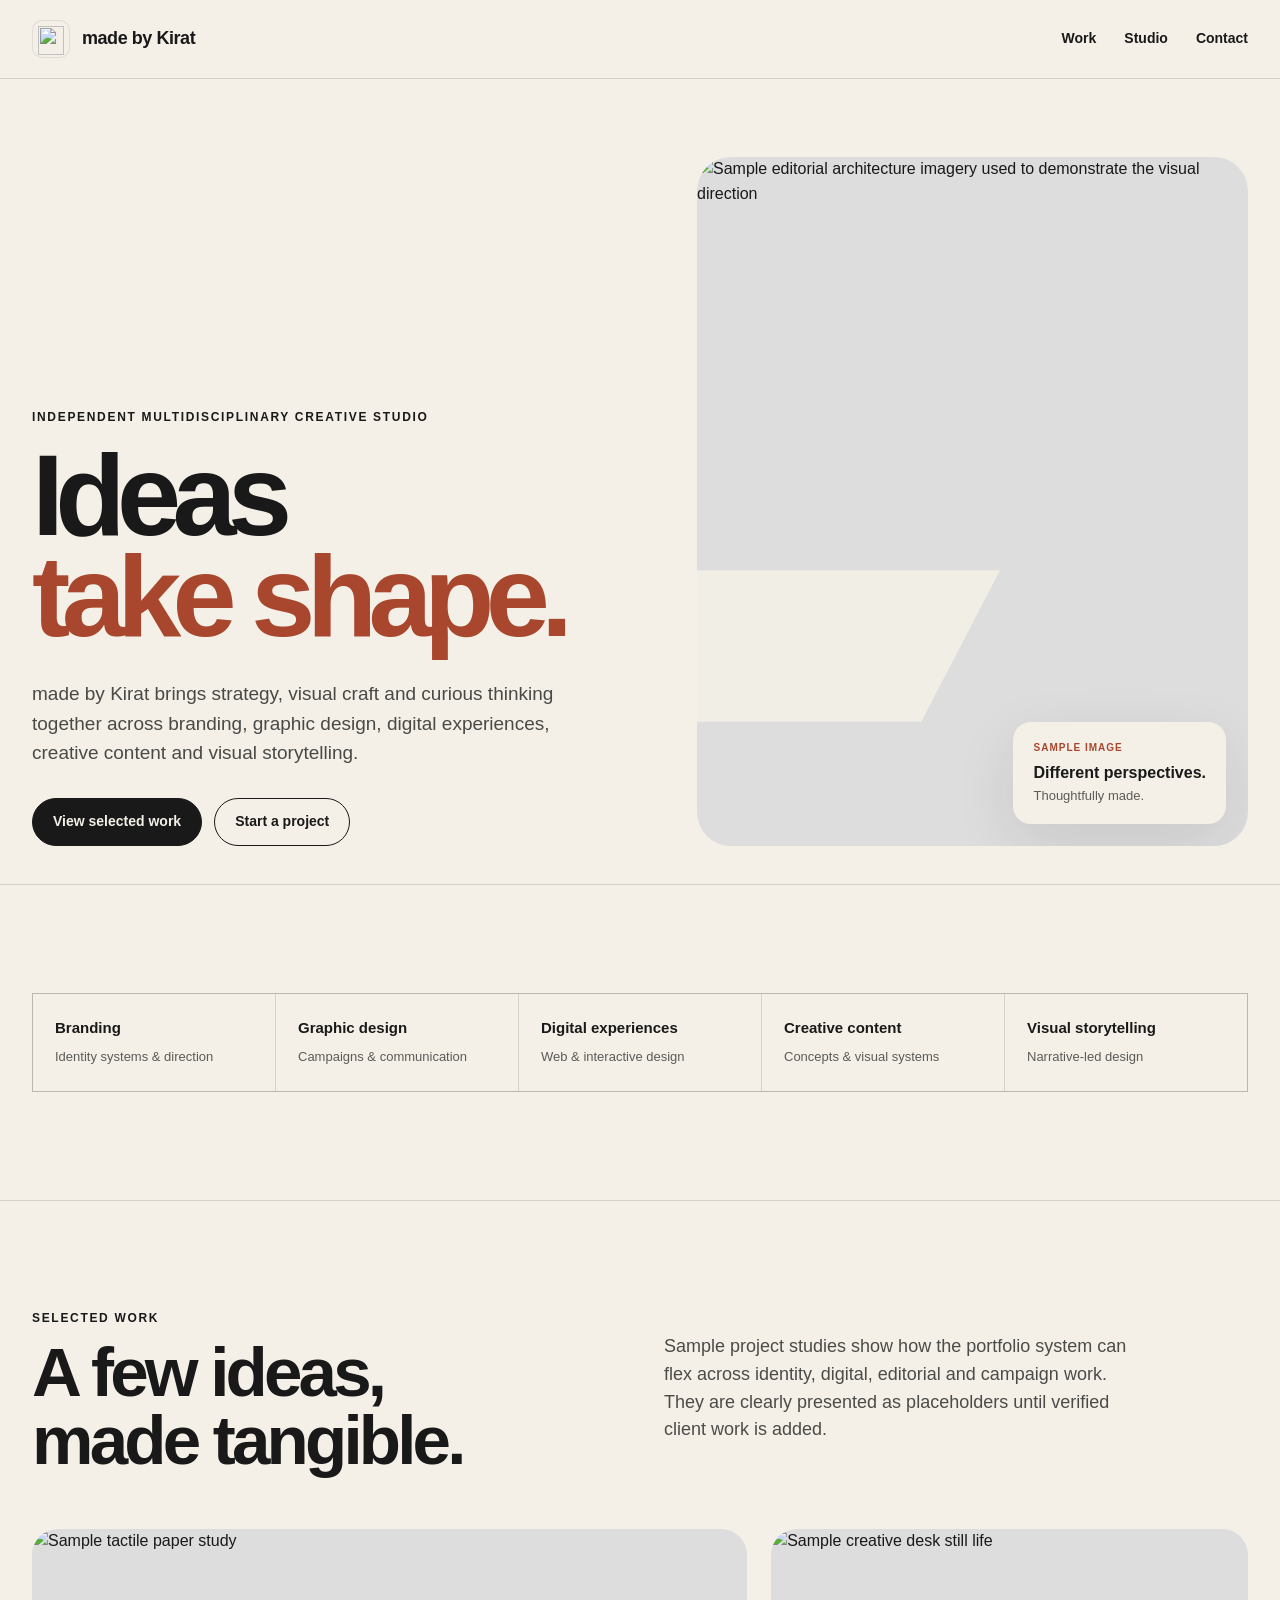
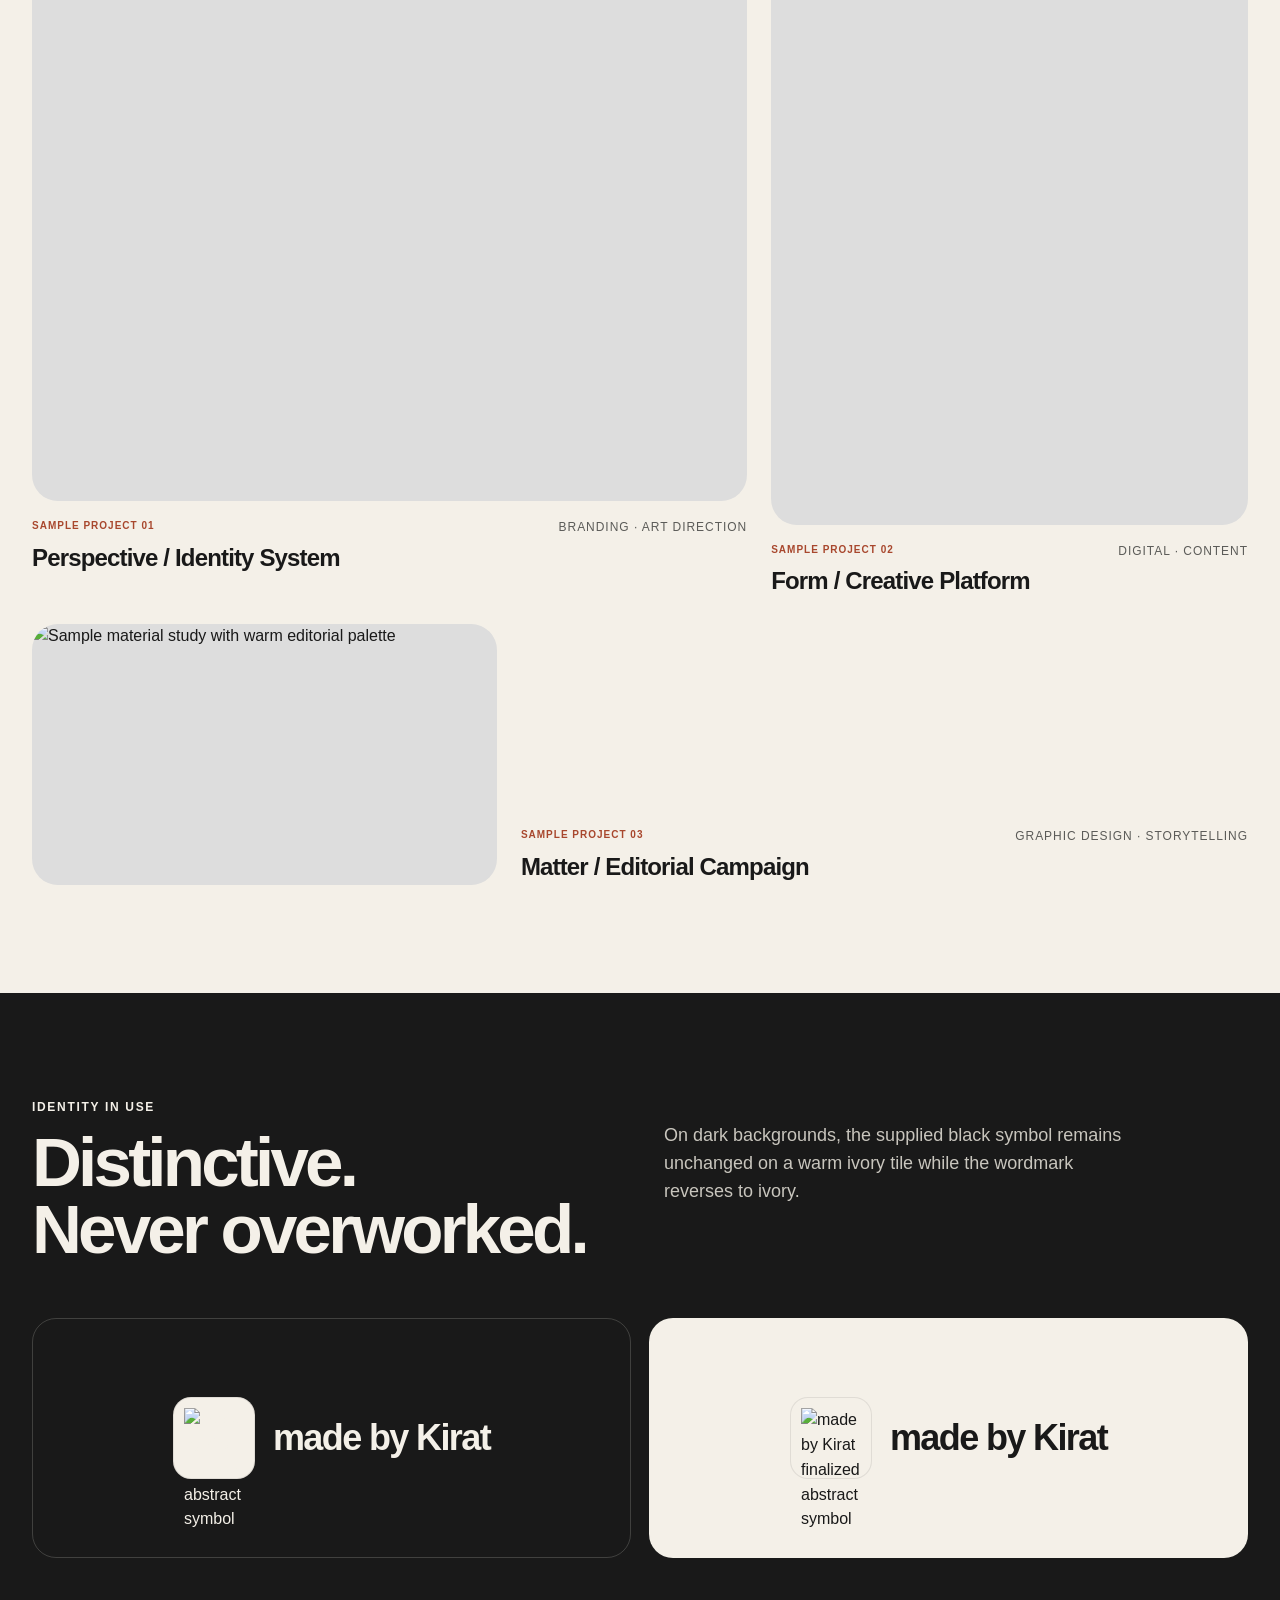
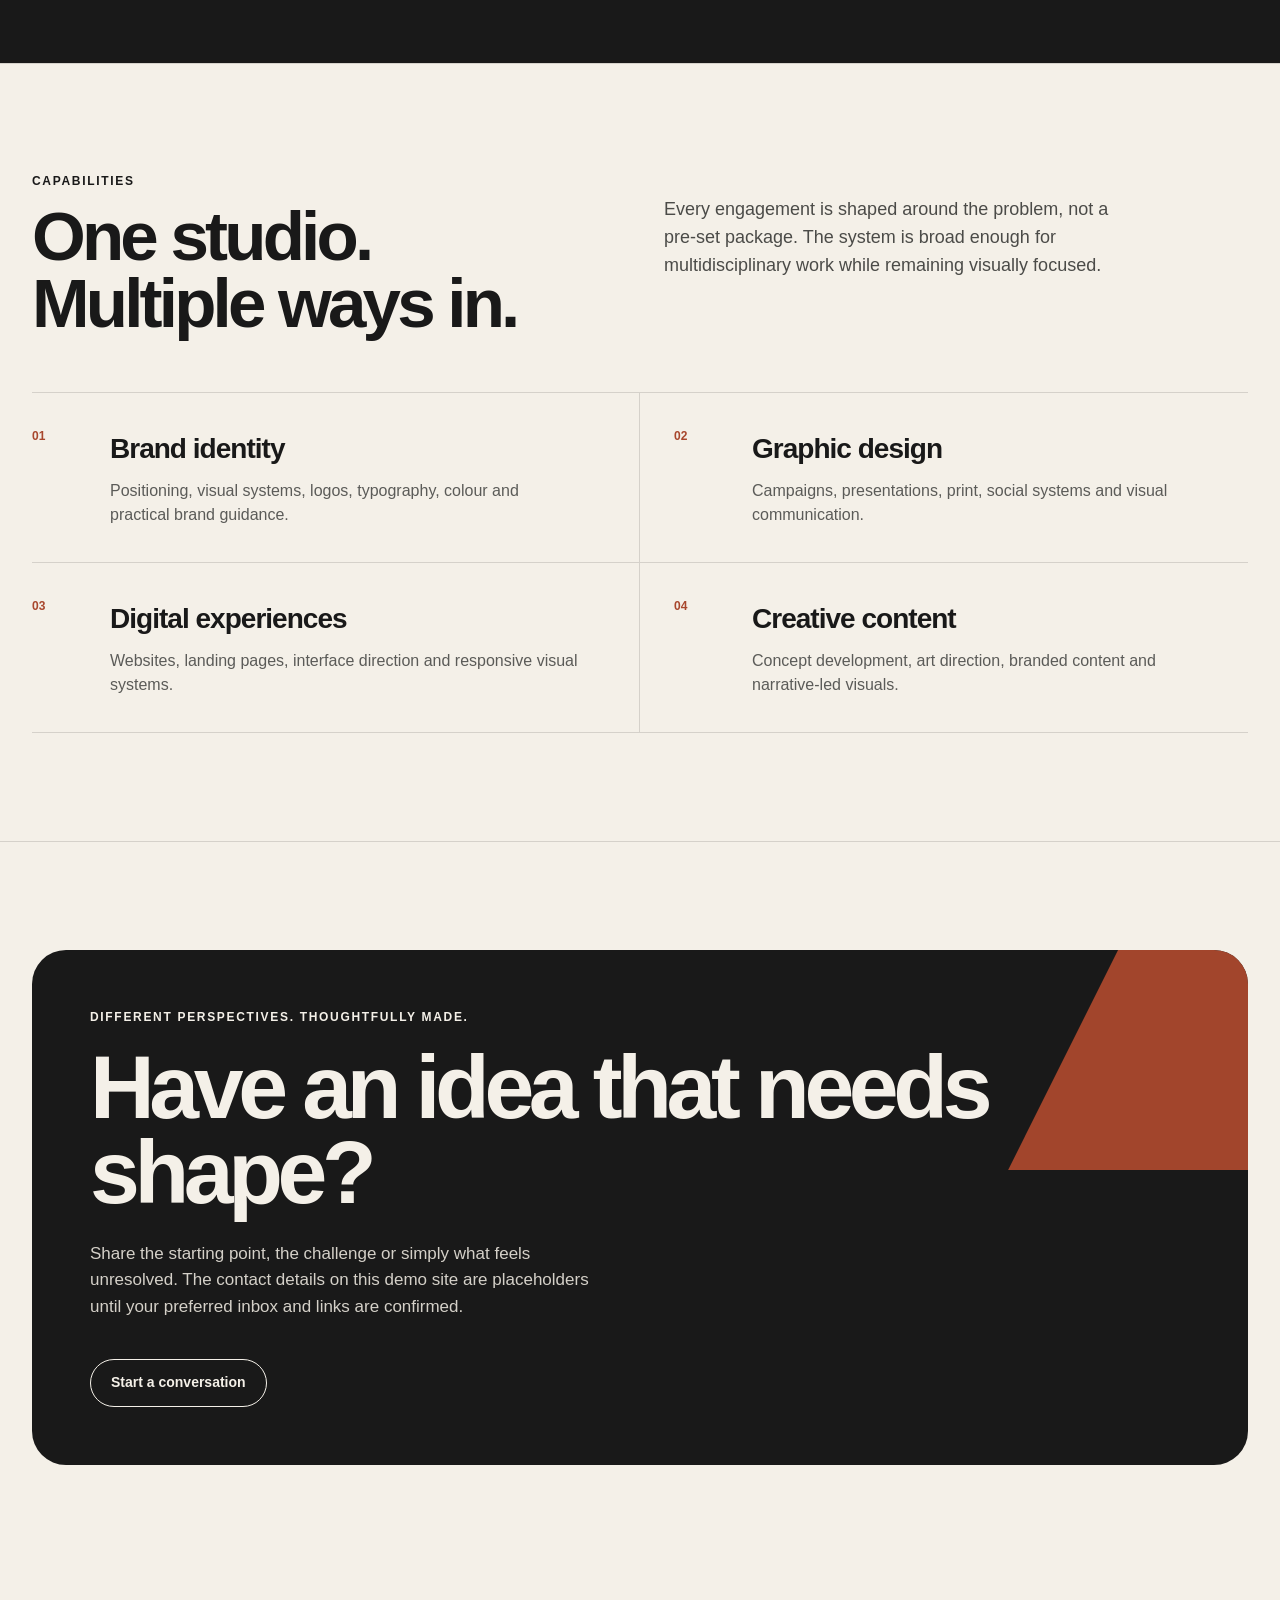
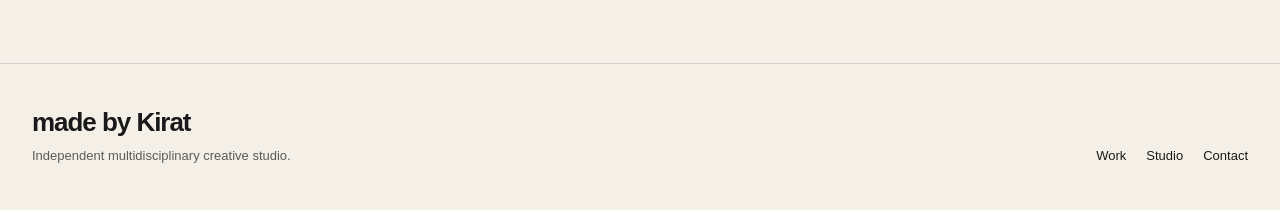
==== index.html @ 3e4fa077 "Add files via upload" ====
<!doctype html><html lang="en"><head><meta charset="utf-8"><meta name="viewport" content="width=device-width,initial-scale=1"><meta name="description" content="made by Kirat — independent multidisciplinary creative studio for branding, graphic design, digital experiences, creative content and visual storytelling."><meta name="theme-color" content="#F4F0E8"><title>made by Kirat — Ideas take shape.</title><link rel="icon" href="assets/favicon.png"><link rel="stylesheet" href="styles.css"></head><body>
<header class="site-header"><div class="wrap nav"><a class="brand" href="index.html" aria-label="made by Kirat home"><span class="logo-tile"><img src="assets/logo-symbol.png" alt=""></span><span>made by Kirat</span></a><nav class="nav-links" aria-label="Primary"><a href="work.html">Work</a><a href="studio.html">Studio</a><a href="contact.html">Contact</a></nav><button class="menu-btn" aria-expanded="false" aria-label="Open navigation">Menu</button></div></header>
<main>
<section class="hero"><div class="wrap hero-grid"><div><div class="eyebrow">Independent multidisciplinary creative studio</div><h1>Ideas<br><span class="clay">take shape.</span></h1><p class="hero-intro">made by Kirat brings strategy, visual craft and curious thinking together across branding, graphic design, digital experiences, creative content and visual storytelling.</p><div class="hero-actions"><a class="btn btn-dark" href="work.html">View selected work</a><a class="btn" href="contact.html">Start a project</a></div></div><div class="hero-image reveal"><img src="assets/project-01.jpg" alt="Sample editorial architecture imagery used to demonstrate the visual direction"><div class="hero-card"><span class="sample">Sample image</span><strong>Different perspectives.</strong><div class="small muted">Thoughtfully made.</div></div></div></div></section>
<section class="section"><div class="wrap"><div class="intro-strip reveal"><div><strong>Branding</strong><span class="small muted">Identity systems & direction</span></div><div><strong>Graphic design</strong><span class="small muted">Campaigns & communication</span></div><div><strong>Digital experiences</strong><span class="small muted">Web & interactive design</span></div><div><strong>Creative content</strong><span class="small muted">Concepts & visual systems</span></div><div><strong>Visual storytelling</strong><span class="small muted">Narrative-led design</span></div></div></div></section>
<section class="section"><div class="wrap"><div class="section-head"><div><div class="eyebrow">Selected work</div><h2>A few ideas,<br>made tangible.</h2></div><p>Sample project studies show how the portfolio system can flex across identity, digital, editorial and campaign work. They are clearly presented as placeholders until verified client work is added.</p></div><div class="project-grid"><a class="project-card reveal" href="case-study.html"><div class="project-media"><img src="assets/project-02.jpg" alt="Sample tactile paper study"></div><div class="project-meta"><div><span class="sample">Sample project 01</span><div class="project-title">Perspective / Identity System</div></div><div class="project-disciplines">Branding · Art direction</div></div></a><a class="project-card reveal" href="case-study.html"><div class="project-media"><img src="assets/project-03.jpg" alt="Sample creative desk still life"></div><div class="project-meta"><div><span class="sample">Sample project 02</span><div class="project-title">Form / Creative Platform</div></div><div class="project-disciplines">Digital · Content</div></div></a><a class="project-card reveal" href="case-study.html"><div class="project-media"><img src="assets/project-04.jpg" alt="Sample material study with warm editorial palette"></div><div class="project-meta"><div><span class="sample">Sample project 03</span><div class="project-title">Matter / Editorial Campaign</div></div><div class="project-disciplines">Graphic design · Storytelling</div></div></a></div></div></section>
<section class="dark-section"><div class="wrap"><div class="section-head"><div><div class="eyebrow">Identity in use</div><h2>Distinctive.<br>Never overworked.</h2></div><p>On dark backgrounds, the supplied black symbol remains unchanged on a warm ivory tile while the wordmark reverses to ivory.</p></div><div class="logo-demo"><div class="logo-box"><div class="lockup"><span class="logo-tile"><img src="assets/logo-symbol.png" alt="made by Kirat finalized abstract symbol"></span><span class="word">made by Kirat</span></div></div><div class="logo-box on-light"><div class="lockup"><span class="logo-tile"><img src="assets/logo-symbol.png" alt="made by Kirat finalized abstract symbol"></span><span class="word">made by Kirat</span></div></div></div></div></section>
<section class="section"><div class="wrap"><div class="section-head"><div><div class="eyebrow">Capabilities</div><h2>One studio.<br>Multiple ways in.</h2></div><p>Every engagement is shaped around the problem, not a pre-set package. The system is broad enough for multidisciplinary work while remaining visually focused.</p></div><div class="services"><div class="service"><div class="service-num">01</div><div><h3>Brand identity</h3><p>Positioning, visual systems, logos, typography, colour and practical brand guidance.</p></div></div><div class="service"><div class="service-num">02</div><div><h3>Graphic design</h3><p>Campaigns, presentations, print, social systems and visual communication.</p></div></div><div class="service"><div class="service-num">03</div><div><h3>Digital experiences</h3><p>Websites, landing pages, interface direction and responsive visual systems.</p></div></div><div class="service"><div class="service-num">04</div><div><h3>Creative content</h3><p>Concept development, art direction, branded content and narrative-led visuals.</p></div></div></div></div></section>
<section class="section"><div class="wrap"><div class="contact-panel reveal"><div class="eyebrow">Different perspectives. Thoughtfully made.</div><h2>Have an idea that needs shape?</h2><p>Share the starting point, the challenge or simply what feels unresolved. The contact details on this demo site are placeholders until your preferred inbox and links are confirmed.</p><a class="btn" href="contact.html">Start a conversation</a></div></div></section>
</main>
<footer class="footer"><div class="wrap footer-grid"><div><div class="footer-brand">made by Kirat</div><p>Independent multidisciplinary creative studio.</p></div><div class="footer-links"><a href="work.html">Work</a><a href="studio.html">Studio</a><a href="contact.html">Contact</a></div></div></footer><script src="script.js"></script></body></html>
---- styles.css ----
:root{
  --ink:#191919;--paper:#F4F0E8;--clay:#A8472D;--stone:#D7D1C7;--charcoal:#5B5B58;
  --white:#fff;--max:1280px;--radius:26px;--line:rgba(25,25,25,.14);
  --shadow:0 20px 60px rgba(25,25,25,.10);--ease:cubic-bezier(.22,1,.36,1);
  --font:Inter,ui-sans-serif,-apple-system,BlinkMacSystemFont,"Segoe UI",Helvetica,Arial,sans-serif;
}
*{box-sizing:border-box}html{scroll-behavior:smooth}body{margin:0;background:var(--paper);color:var(--ink);font-family:var(--font);font-size:16px;line-height:1.55;-webkit-font-smoothing:antialiased}img{display:block;max-width:100%}a{color:inherit;text-decoration:none}button,input,textarea,select{font:inherit}button{cursor:pointer}.wrap{width:min(var(--max),calc(100% - 64px));margin:auto}.eyebrow{font-size:12px;letter-spacing:.14em;text-transform:uppercase;font-weight:700}.muted{color:var(--charcoal)}.small{font-size:13px}.btn{display:inline-flex;align-items:center;justify-content:center;min-height:48px;padding:0 20px;border:1px solid var(--ink);border-radius:999px;font-size:14px;font-weight:700;transition:.25s var(--ease)}.btn:hover{transform:translateY(-2px);box-shadow:var(--shadow)}.btn-dark{background:var(--ink);color:var(--paper)}.btn-clay{background:var(--clay);color:var(--paper);border-color:var(--clay)}
.site-header{position:sticky;top:0;z-index:50;background:rgba(244,240,232,.92);backdrop-filter:blur(14px);border-bottom:1px solid var(--line)}.nav{height:78px;display:flex;align-items:center;justify-content:space-between;gap:28px}.brand{display:flex;align-items:center;gap:12px;font-size:18px;font-weight:800;letter-spacing:-.025em}.logo-tile{width:38px;height:38px;background:var(--paper);border:1px solid rgba(25,25,25,.09);border-radius:10px;padding:5px;display:grid;place-items:center;flex:0 0 auto}.logo-tile img{width:100%;height:100%;object-fit:contain}.nav-links{display:flex;gap:28px;align-items:center;font-size:14px;font-weight:650}.nav-links a{position:relative;padding:8px 0}.nav-links a::after{content:"";position:absolute;left:0;bottom:1px;width:100%;height:1px;background:var(--ink);transform:scaleX(0);transform-origin:left;transition:.25s var(--ease)}.nav-links a:hover::after,.nav-links a[aria-current="page"]::after{transform:scaleX(1)}.menu-btn{display:none;border:0;background:transparent;font-size:15px;font-weight:700}
.hero{padding:78px 0 38px}.hero-grid{display:grid;grid-template-columns:1.05fr .95fr;gap:56px;align-items:end}.hero h1{font-size:clamp(72px,9vw,142px);line-height:.88;letter-spacing:-.075em;margin:18px 0 32px;font-weight:730;max-width:850px}.hero h1 .clay{color:var(--clay)}.hero-intro{max-width:560px;font-size:19px;color:#494946}.hero-actions{display:flex;gap:12px;flex-wrap:wrap;margin-top:30px}.hero-image{position:relative;overflow:hidden;border-radius:34px;aspect-ratio:4/5;background:#ddd}.hero-image img{width:100%;height:100%;object-fit:cover}.hero-image::after{content:"";position:absolute;left:-10%;bottom:18%;width:65%;height:22%;background:rgba(244,240,232,.92);clip-path:polygon(0 0,100% 0,78% 100%,0 100%)}.hero-card{position:absolute;right:22px;bottom:22px;z-index:2;background:var(--paper);padding:18px 20px;border-radius:18px;max-width:240px;box-shadow:var(--shadow)}
.section{padding:108px 0;border-top:1px solid var(--line)}.section-head{display:grid;grid-template-columns:1fr 1fr;gap:48px;align-items:start;margin-bottom:54px}.section-head h2{font-size:clamp(44px,5.4vw,78px);line-height:.98;letter-spacing:-.055em;margin:12px 0 0}.section-head p{max-width:480px;font-size:18px;color:#4b4b48;margin:24px 0 0}.intro-strip{display:grid;grid-template-columns:repeat(5,1fr);gap:1px;background:var(--line);border:1px solid var(--line)}.intro-strip div{background:var(--paper);padding:22px}.intro-strip strong{display:block;margin-bottom:5px;font-size:15px}
.project-grid{display:grid;grid-template-columns:1.2fr .8fr;gap:24px}.project-card{display:block}.project-card:nth-child(3){grid-column:1/-1;display:grid;grid-template-columns:.78fr 1.22fr;gap:24px;align-items:end}.project-media{overflow:hidden;border-radius:26px;background:#ddd;aspect-ratio:4/3}.project-card:first-child .project-media{aspect-ratio:5/4}.project-card:nth-child(2) .project-media{aspect-ratio:4/5}.project-card:nth-child(3) .project-media{aspect-ratio:16/9}.project-media img{width:100%;height:100%;object-fit:cover;transition:transform .65s var(--ease)}.project-card:hover .project-media img{transform:scale(1.025)}.project-meta{padding-top:17px;display:flex;justify-content:space-between;gap:24px}.project-title{font-size:24px;font-weight:750;letter-spacing:-.035em}.project-disciplines{font-size:12px;text-transform:uppercase;letter-spacing:.08em;color:var(--charcoal);text-align:right}.sample{font-size:10px;text-transform:uppercase;letter-spacing:.1em;color:var(--clay);font-weight:800;display:block;margin-bottom:5px}
.services{display:grid;grid-template-columns:repeat(2,1fr);border-top:1px solid var(--line)}.service{padding:34px 0;border-bottom:1px solid var(--line);display:grid;grid-template-columns:58px 1fr;gap:20px}.service:nth-child(odd){padding-right:34px;border-right:1px solid var(--line)}.service:nth-child(even){padding-left:34px}.service-num{font-size:12px;color:var(--clay);font-weight:800}.service h3{font-size:28px;letter-spacing:-.035em;margin:0 0 8px}.service p{margin:0;color:var(--charcoal);max-width:470px}
.contact-panel{background:var(--ink);color:var(--paper);border-radius:34px;padding:58px;position:relative;overflow:hidden}.contact-panel::after{content:"";position:absolute;width:390px;height:390px;background:var(--clay);right:-150px;top:-170px;clip-path:polygon(50% 0,100% 100%,0 100%);opacity:.96}.contact-panel h2{font-size:clamp(48px,7vw,96px);line-height:.95;letter-spacing:-.06em;margin:18px 0 26px;max-width:900px}.contact-panel p{max-width:520px;color:#d4d0c8;font-size:17px}.contact-panel .btn{border-color:var(--paper);color:var(--paper);margin-top:22px;position:relative;z-index:2}
.dark-section{background:var(--ink);color:var(--paper);padding:105px 0}.dark-section .section-head p{color:#c8c5bd}.dark-section .logo-tile{background:var(--paper)}.logo-demo{display:grid;grid-template-columns:1fr 1fr;gap:18px}.logo-box{min-height:240px;border:1px solid rgba(244,240,232,.18);border-radius:24px;display:flex;align-items:center;justify-content:center;padding:34px}.lockup{display:flex;align-items:center;gap:18px}.lockup .logo-tile{width:82px;height:82px;border-radius:18px;padding:10px}.lockup .word{font-size:36px;font-weight:750;letter-spacing:-.045em}.on-light{background:var(--paper);color:var(--ink);border-color:rgba(244,240,232,.18)}
.page-hero{padding:86px 0 64px}.page-hero h1{font-size:clamp(64px,8vw,120px);line-height:.92;letter-spacing:-.065em;margin:18px 0 24px}.page-hero p{font-size:19px;max-width:650px;color:#4f4f4b}.work-list{display:grid;grid-template-columns:1fr 1fr;gap:28px}.work-list .project-card:nth-child(3){grid-column:auto;display:block}.work-list .project-card:nth-child(2n){margin-top:84px}.work-list .project-card .project-media{aspect-ratio:4/5}.case-hero{padding:44px 0 80px}.case-cover{border-radius:30px;overflow:hidden;aspect-ratio:16/8;background:#ddd}.case-cover img{width:100%;height:100%;object-fit:cover}.case-info{display:grid;grid-template-columns:1.1fr .9fr;gap:56px;padding:36px 0 78px}.case-info h1{font-size:clamp(58px,7.5vw,106px);line-height:.92;letter-spacing:-.06em;margin:8px 0}.case-meta{display:grid;grid-template-columns:1fr 1fr;gap:20px}.case-meta div{border-top:1px solid var(--line);padding-top:12px}.case-meta span{display:block;font-size:11px;text-transform:uppercase;letter-spacing:.08em;color:var(--charcoal);margin-bottom:6px}.case-section{display:grid;grid-template-columns:.6fr 1.4fr;gap:56px;padding:78px 0;border-top:1px solid var(--line)}.case-section h2{font-size:24px;margin:0}.case-section p{font-size:20px;max-width:780px;margin:0;color:#43433f}.case-gallery{display:grid;grid-template-columns:1fr 1fr;gap:22px;padding-bottom:88px}.case-gallery img{width:100%;height:100%;object-fit:cover;border-radius:24px}.case-gallery img:first-child{grid-column:1/-1;aspect-ratio:16/8}.case-gallery img:not(:first-child){aspect-ratio:4/5}
.studio-grid{display:grid;grid-template-columns:.9fr 1.1fr;gap:70px;align-items:start}.studio-grid .portrait{border-radius:30px;overflow:hidden;aspect-ratio:4/5}.studio-grid .portrait img{width:100%;height:100%;object-fit:cover}.studio-copy h2{font-size:clamp(46px,5vw,74px);line-height:1;letter-spacing:-.05em;margin:12px 0 30px}.studio-copy p{font-size:19px;color:#4b4b47}.values-grid{display:grid;grid-template-columns:repeat(3,1fr);gap:18px;margin-top:44px}.value-card{border-top:1px solid var(--ink);padding-top:18px}.value-card h3{font-size:20px;margin:0 0 8px}.value-card p{font-size:14px;margin:0;color:var(--charcoal)}
.contact-grid{display:grid;grid-template-columns:1fr 1fr;gap:70px;align-items:start}.contact-grid h1{font-size:clamp(64px,8vw,116px);line-height:.9;letter-spacing:-.065em;margin:18px 0 28px}.form{display:grid;gap:18px}.field{display:grid;gap:8px}.field label{font-size:12px;text-transform:uppercase;letter-spacing:.08em;font-weight:800}.field input,.field textarea,.field select{border:1px solid var(--line);background:#faf7f1;border-radius:14px;padding:14px 15px;min-height:50px}.field textarea{min-height:150px;resize:vertical}.placeholder-note{padding:14px 16px;border-left:3px solid var(--clay);background:rgba(168,71,45,.06);font-size:13px;color:#5c514b}
.footer{padding:38px 0 44px;border-top:1px solid var(--line);margin-top:90px}.footer-grid{display:flex;justify-content:space-between;align-items:flex-end;gap:28px}.footer-brand{font-size:26px;font-weight:800;letter-spacing:-.04em}.footer p{margin:4px 0 0;color:var(--charcoal);font-size:13px}.footer-links{display:flex;gap:20px;font-size:13px}.reveal{opacity:0;transform:translateY(16px);transition:opacity .6s var(--ease),transform .6s var(--ease)}.reveal.is-visible{opacity:1;transform:none}
@media (max-width:900px){.wrap{width:min(100% - 36px,var(--max))}.nav-links{display:none;position:absolute;top:78px;left:0;right:0;background:var(--paper);padding:18px 24px 28px;border-bottom:1px solid var(--line);flex-direction:column;align-items:flex-start}.nav-links.open{display:flex}.menu-btn{display:block}.hero-grid,.section-head,.studio-grid,.contact-grid,.case-info,.case-section{grid-template-columns:1fr}.hero{padding-top:52px}.hero h1{font-size:clamp(70px,17vw,110px)}.hero-image{aspect-ratio:16/11}.section{padding:80px 0}.intro-strip{grid-template-columns:1fr 1fr}.project-grid,.work-list{grid-template-columns:1fr}.project-card:nth-child(3){display:block;grid-column:auto}.project-card:nth-child(2n){margin-top:0}.project-card .project-media,.project-card:nth-child(2) .project-media,.project-card:nth-child(3) .project-media{aspect-ratio:4/3}.services{grid-template-columns:1fr}.service:nth-child(odd),.service:nth-child(even){padding:28px 0;border-right:0}.logo-demo{grid-template-columns:1fr}.case-gallery{grid-template-columns:1fr}.case-gallery img:first-child{grid-column:auto}.case-gallery img,.case-gallery img:first-child,.case-gallery img:not(:first-child){aspect-ratio:4/3}.values-grid{grid-template-columns:1fr}.contact-panel{padding:40px 28px}.footer-grid{align-items:flex-start;flex-direction:column}.footer-links{flex-wrap:wrap}}
@media (max-width:560px){.wrap{width:calc(100% - 28px)}.nav{height:70px}.nav-links{top:70px}.brand{font-size:16px}.logo-tile{width:34px;height:34px}.hero{padding-top:34px}.hero h1{font-size:18vw;margin-top:12px}.hero-intro{font-size:16px}.hero-image{aspect-ratio:4/5}.hero-card{right:12px;bottom:12px;max-width:190px;padding:13px 14px}.intro-strip{grid-template-columns:1fr}.section{padding:64px 0}.section-head{gap:10px;margin-bottom:34px}.section-head h2{font-size:46px}.section-head p{font-size:16px}.project-title{font-size:21px}.project-meta{display:block}.project-disciplines{text-align:left;margin-top:4px}.service{grid-template-columns:40px 1fr}.service h3{font-size:24px}.contact-panel{border-radius:24px}.contact-panel::after{width:260px;height:260px}.page-hero{padding:54px 0 36px}.page-hero h1{font-size:18vw}.case-info{padding-bottom:54px}.case-section{padding:52px 0;gap:16px}.case-section p{font-size:17px}.footer{margin-top:60px}}
@media (prefers-reduced-motion:reduce){html{scroll-behavior:auto}.reveal{opacity:1;transform:none;transition:none}.project-media img,.btn{transition:none}}
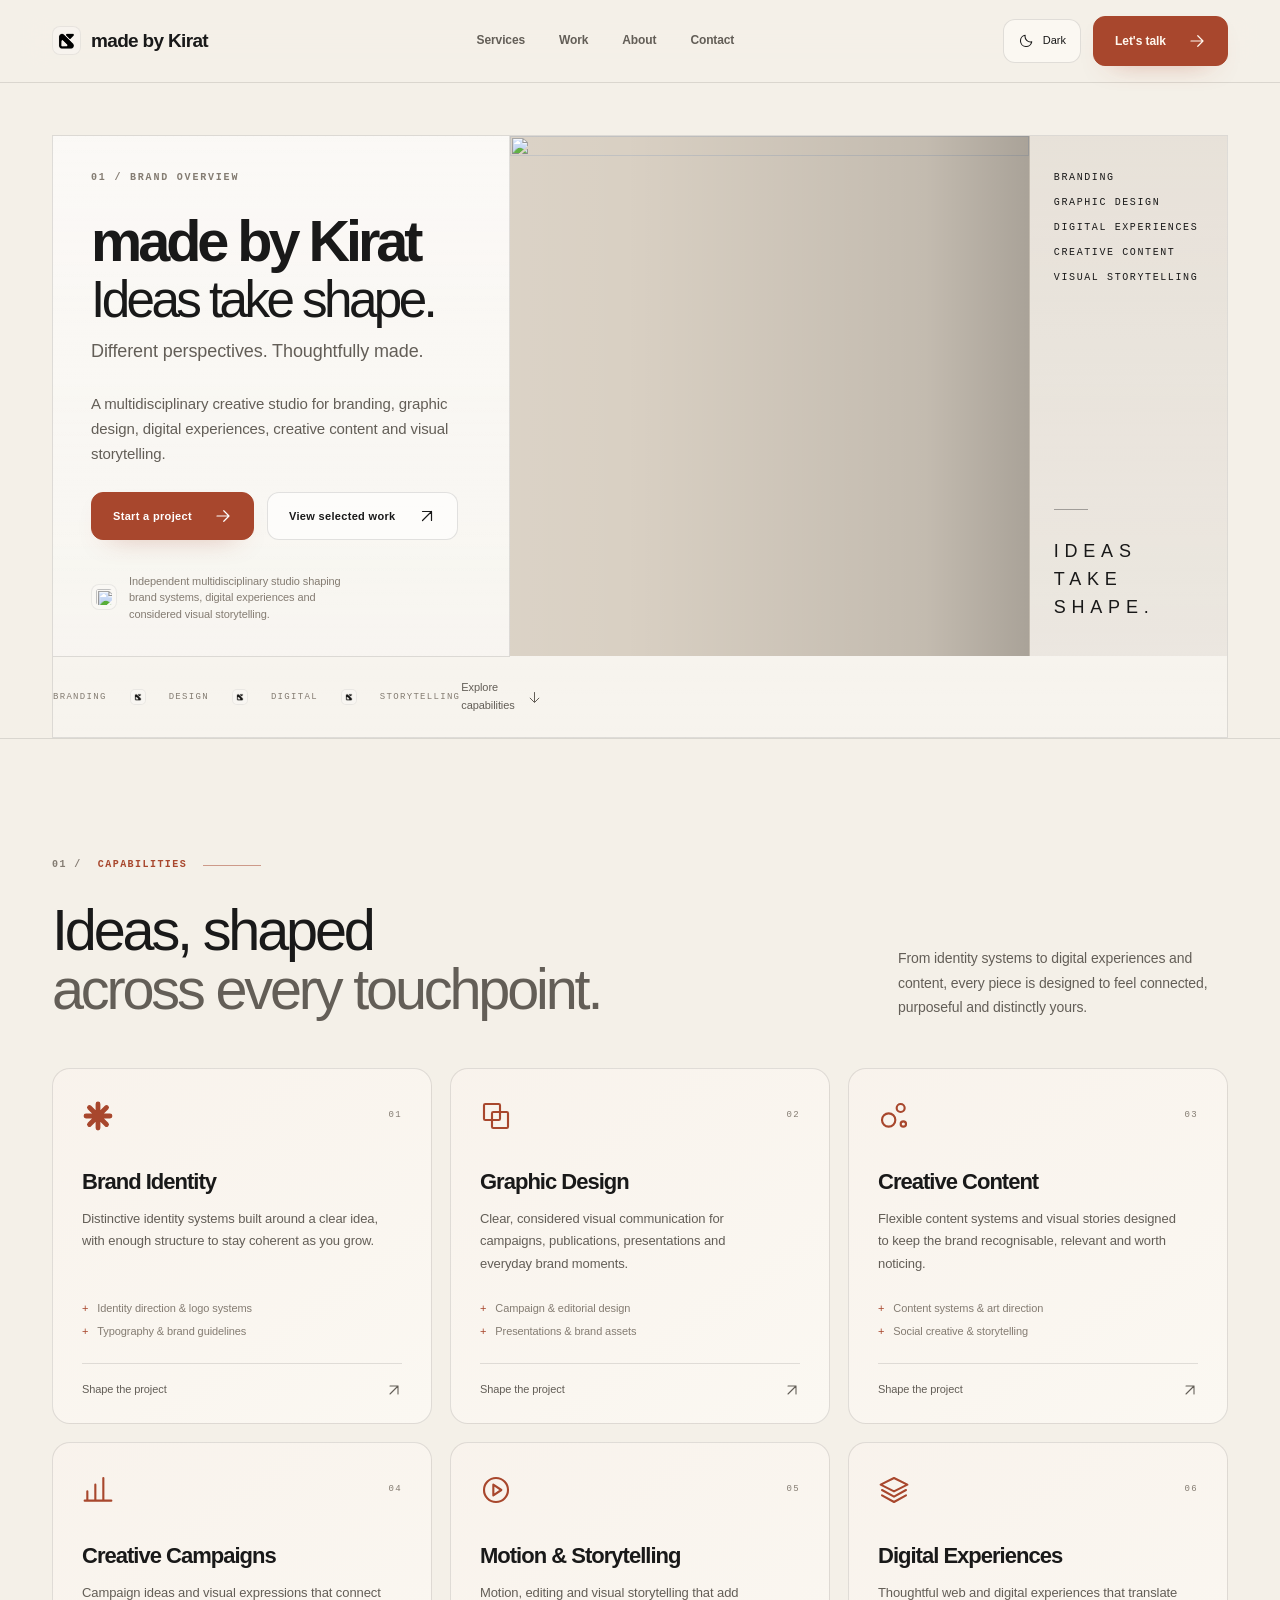
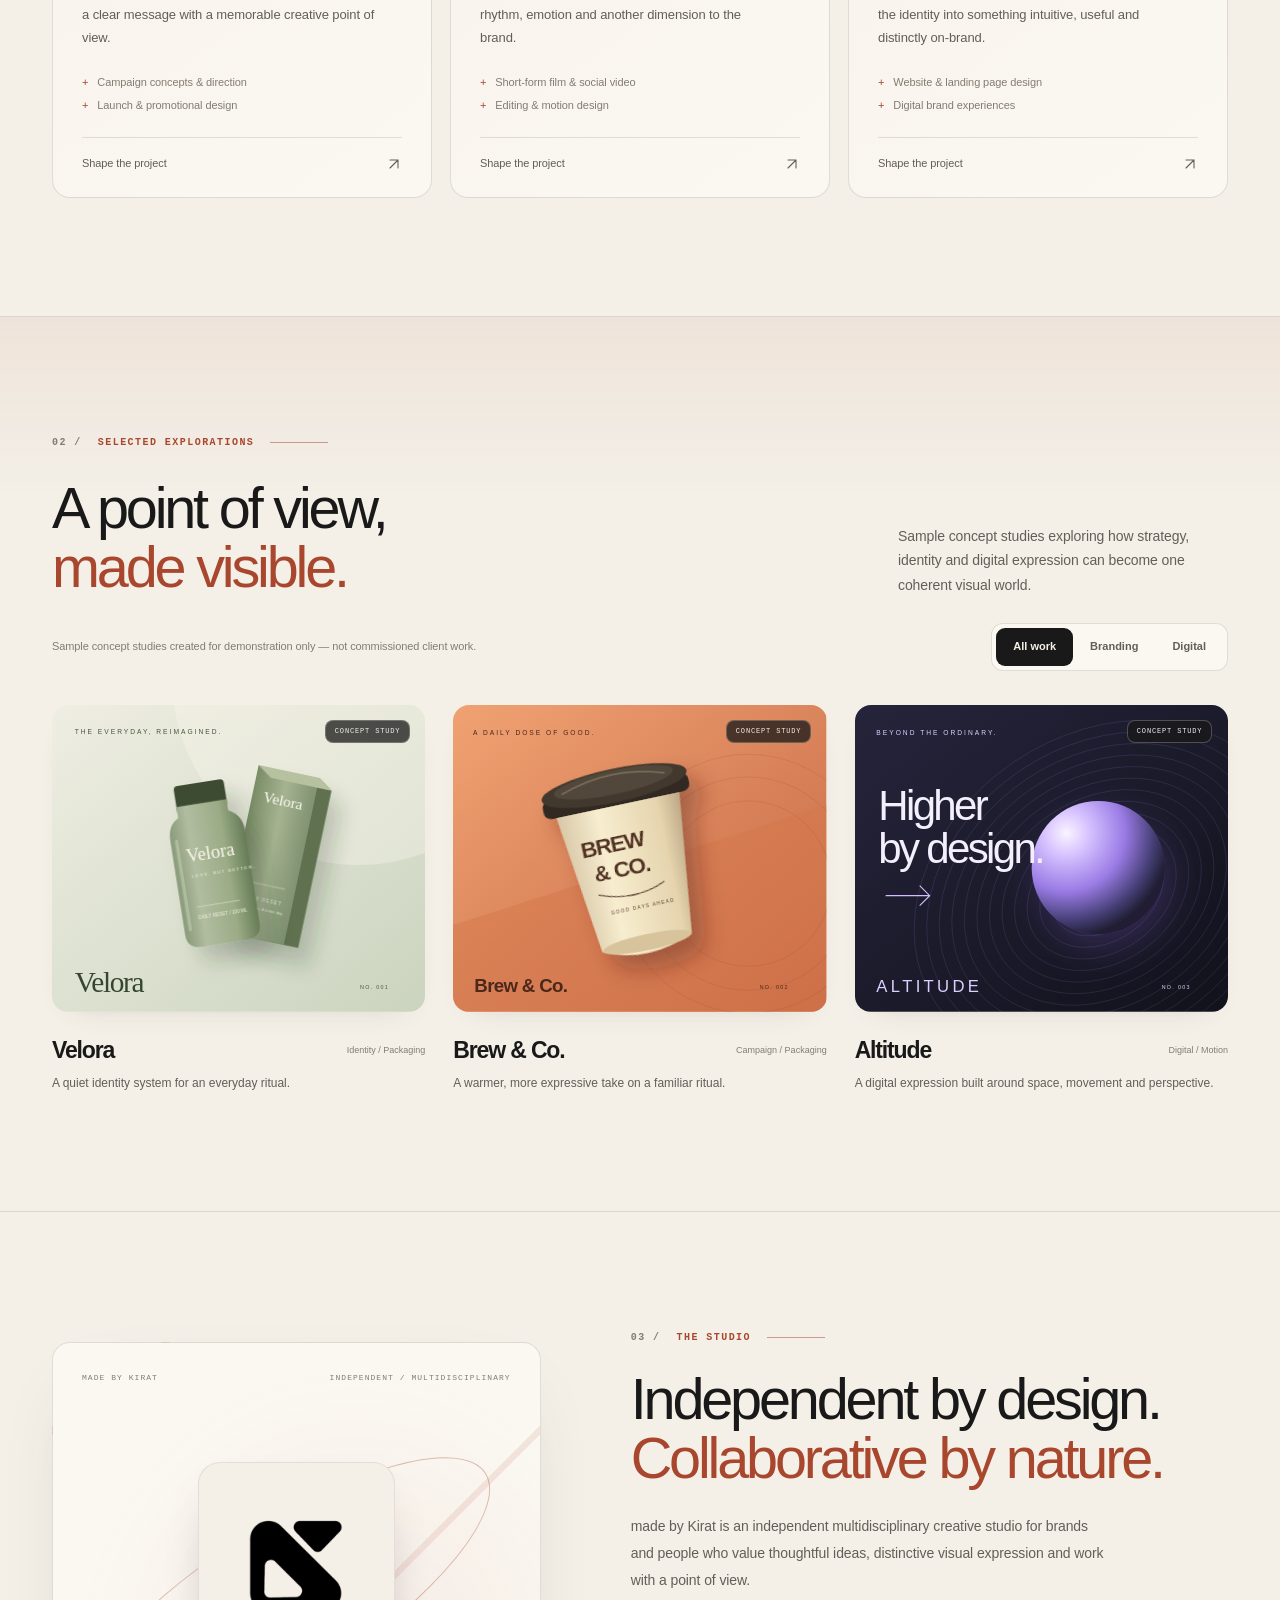
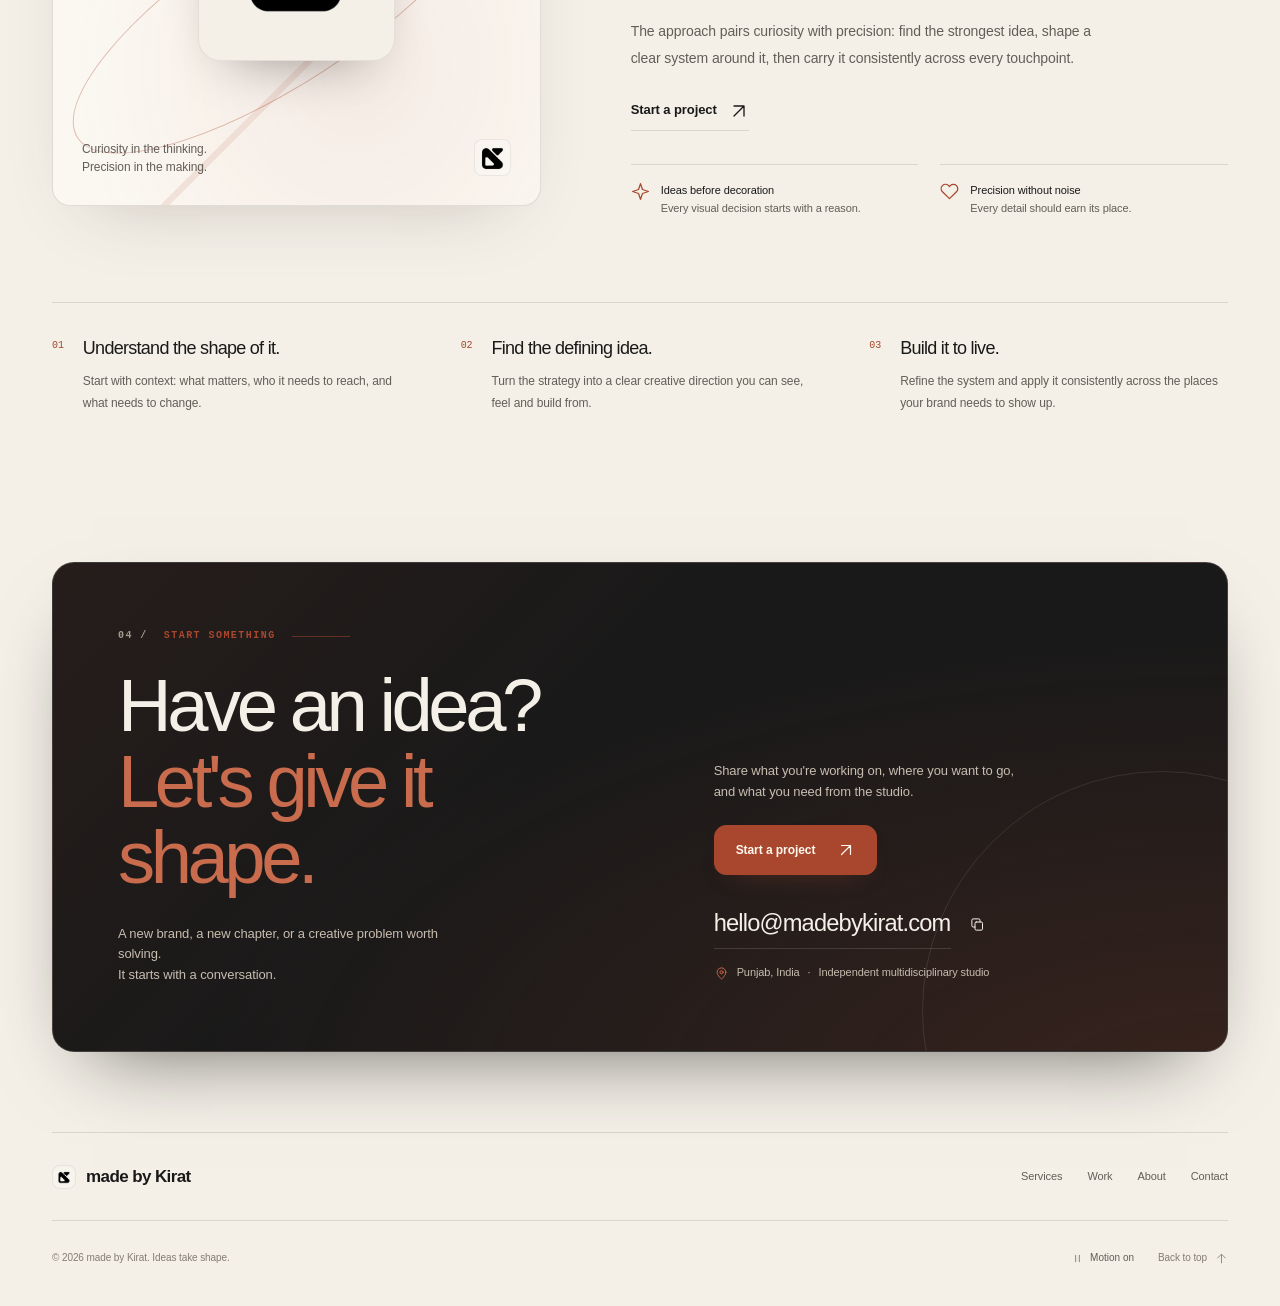
==== commit d2859d20: "Add files via upload" ====
--- a/index.html
+++ b/index.html
@@ -1,11 +1,1531 @@
-<!doctype html><html lang="en"><head><meta charset="utf-8"><meta name="viewport" content="width=device-width,initial-scale=1"><meta name="description" content="made by Kirat — independent multidisciplinary creative studio for branding, graphic design, digital experiences, creative content and visual storytelling."><meta name="theme-color" content="#F4F0E8"><title>made by Kirat — Ideas take shape.</title><link rel="icon" href="assets/favicon.png"><link rel="stylesheet" href="styles.css"></head><body>
-<header class="site-header"><div class="wrap nav"><a class="brand" href="index.html" aria-label="made by Kirat home"><span class="logo-tile"><img src="assets/logo-symbol.png" alt=""></span><span>made by Kirat</span></a><nav class="nav-links" aria-label="Primary"><a href="work.html">Work</a><a href="studio.html">Studio</a><a href="contact.html">Contact</a></nav><button class="menu-btn" aria-expanded="false" aria-label="Open navigation">Menu</button></div></header>
-<main>
-<section class="hero"><div class="wrap hero-grid"><div><div class="eyebrow">Independent multidisciplinary creative studio</div><h1>Ideas<br><span class="clay">take shape.</span></h1><p class="hero-intro">made by Kirat brings strategy, visual craft and curious thinking together across branding, graphic design, digital experiences, creative content and visual storytelling.</p><div class="hero-actions"><a class="btn btn-dark" href="work.html">View selected work</a><a class="btn" href="contact.html">Start a project</a></div></div><div class="hero-image reveal"><img src="assets/project-01.jpg" alt="Sample editorial architecture imagery used to demonstrate the visual direction"><div class="hero-card"><span class="sample">Sample image</span><strong>Different perspectives.</strong><div class="small muted">Thoughtfully made.</div></div></div></div></section>
-<section class="section"><div class="wrap"><div class="intro-strip reveal"><div><strong>Branding</strong><span class="small muted">Identity systems & direction</span></div><div><strong>Graphic design</strong><span class="small muted">Campaigns & communication</span></div><div><strong>Digital experiences</strong><span class="small muted">Web & interactive design</span></div><div><strong>Creative content</strong><span class="small muted">Concepts & visual systems</span></div><div><strong>Visual storytelling</strong><span class="small muted">Narrative-led design</span></div></div></div></section>
-<section class="section"><div class="wrap"><div class="section-head"><div><div class="eyebrow">Selected work</div><h2>A few ideas,<br>made tangible.</h2></div><p>Sample project studies show how the portfolio system can flex across identity, digital, editorial and campaign work. They are clearly presented as placeholders until verified client work is added.</p></div><div class="project-grid"><a class="project-card reveal" href="case-study.html"><div class="project-media"><img src="assets/project-02.jpg" alt="Sample tactile paper study"></div><div class="project-meta"><div><span class="sample">Sample project 01</span><div class="project-title">Perspective / Identity System</div></div><div class="project-disciplines">Branding · Art direction</div></div></a><a class="project-card reveal" href="case-study.html"><div class="project-media"><img src="assets/project-03.jpg" alt="Sample creative desk still life"></div><div class="project-meta"><div><span class="sample">Sample project 02</span><div class="project-title">Form / Creative Platform</div></div><div class="project-disciplines">Digital · Content</div></div></a><a class="project-card reveal" href="case-study.html"><div class="project-media"><img src="assets/project-04.jpg" alt="Sample material study with warm editorial palette"></div><div class="project-meta"><div><span class="sample">Sample project 03</span><div class="project-title">Matter / Editorial Campaign</div></div><div class="project-disciplines">Graphic design · Storytelling</div></div></a></div></div></section>
-<section class="dark-section"><div class="wrap"><div class="section-head"><div><div class="eyebrow">Identity in use</div><h2>Distinctive.<br>Never overworked.</h2></div><p>On dark backgrounds, the supplied black symbol remains unchanged on a warm ivory tile while the wordmark reverses to ivory.</p></div><div class="logo-demo"><div class="logo-box"><div class="lockup"><span class="logo-tile"><img src="assets/logo-symbol.png" alt="made by Kirat finalized abstract symbol"></span><span class="word">made by Kirat</span></div></div><div class="logo-box on-light"><div class="lockup"><span class="logo-tile"><img src="assets/logo-symbol.png" alt="made by Kirat finalized abstract symbol"></span><span class="word">made by Kirat</span></div></div></div></div></section>
-<section class="section"><div class="wrap"><div class="section-head"><div><div class="eyebrow">Capabilities</div><h2>One studio.<br>Multiple ways in.</h2></div><p>Every engagement is shaped around the problem, not a pre-set package. The system is broad enough for multidisciplinary work while remaining visually focused.</p></div><div class="services"><div class="service"><div class="service-num">01</div><div><h3>Brand identity</h3><p>Positioning, visual systems, logos, typography, colour and practical brand guidance.</p></div></div><div class="service"><div class="service-num">02</div><div><h3>Graphic design</h3><p>Campaigns, presentations, print, social systems and visual communication.</p></div></div><div class="service"><div class="service-num">03</div><div><h3>Digital experiences</h3><p>Websites, landing pages, interface direction and responsive visual systems.</p></div></div><div class="service"><div class="service-num">04</div><div><h3>Creative content</h3><p>Concept development, art direction, branded content and narrative-led visuals.</p></div></div></div></div></section>
-<section class="section"><div class="wrap"><div class="contact-panel reveal"><div class="eyebrow">Different perspectives. Thoughtfully made.</div><h2>Have an idea that needs shape?</h2><p>Share the starting point, the challenge or simply what feels unresolved. The contact details on this demo site are placeholders until your preferred inbox and links are confirmed.</p><a class="btn" href="contact.html">Start a conversation</a></div></div></section>
+<!doctype html>
+<!--
+  made by Kirat / Standalone creative-studio website
+  All CSS, JavaScript, icons and illustrations are included in this file.
+  No build step, external libraries, fonts, analytics or image requests.
+  EDIT: search for "CONTENT CONFIG" below and the clearly labelled HTML sections.
+  Portfolio studies are fictional concepts, NOT claims of real client work.
+  Contact prepares an email draft; it does NOT send or store submissions.
+-->
+<html lang="en" data-theme="light" data-motion="on">
+<head>
+  <meta charset="utf-8">
+  <meta name="viewport" content="width=device-width, initial-scale=1">
+  <meta name="description" content="made by Kirat is an independent multidisciplinary creative studio shaping distinctive brands, graphic systems, digital experiences, creative content and visual stories.">
+  <meta name="theme-color" content="#F4F0E8">
+  <meta name="color-scheme" content="dark light">
+  <meta property="og:title" content="made by Kirat — Ideas take shape.">
+  <meta property="og:description" content="Different perspectives. Thoughtfully made. Branding, graphic design, digital experiences, creative content and visual storytelling.">
+  <meta property="og:type" content="website">
+  <title>made by Kirat — Independent Creative Studio</title>
+  <link rel="icon" type="image/png" href="[data-uri]">
+  <script>
+    /* Read preferences early to avoid a theme flash. Storage is optional. */
+    (() => {
+      const root = document.documentElement;
+      try {
+        const theme = localStorage.getItem('mbk-theme');
+        if (theme === 'light' || theme === 'dark') root.dataset.theme = theme;
+        const savedMotion = localStorage.getItem('mbk-motion');
+        if (savedMotion === 'off' || matchMedia('(prefers-reduced-motion: reduce)').matches) root.dataset.motion = 'off';
+      } catch (_) {
+        if (matchMedia('(prefers-reduced-motion: reduce)').matches) root.dataset.motion = 'off';
+      }
+    })();
+  </script>
+  <style>
+    /* ==================== DESIGN TOKENS / THEMES ==================== */
+    :root {
+      --bg:#0c100f; --surface:#121815; --surface-2:#18211c; --fg:#f2f2e9;
+      --muted:#a6aea7; --quiet:#8c988f; --accent:#b5f6cc; --accent-ink:#102a1b;
+      --line:rgba(211,233,216,.13); --line-hover:rgba(181,246,204,.43);
+      --header:rgba(12,16,15,.86); --glow:rgba(101,202,139,.09);
+      --shadow:0 20px 65px -25px rgba(0,0,0,.65); --small-shadow:0 8px 22px rgba(0,0,0,.17);
+      --font:Arial,Helvetica,sans-serif; --mono:ui-monospace,SFMono-Regular,Consolas,"Liberation Mono",monospace;
+      --ease:cubic-bezier(.22,1,.36,1); --max:1248px; --radius:20px;
+      color-scheme:dark;
+    }
+    :root[data-theme="light"] {
+      --bg:#f3f4ed; --surface:#fafbf5; --surface-2:#e7ece1; --fg:#19261e;
+      --muted:#536157; --quiet:#637266; --accent:#216742; --accent-ink:#102a1b;
+      --line:rgba(25,51,32,.15); --line-hover:rgba(33,103,66,.45);
+      --header:rgba(243,244,237,.88); --glow:rgba(84,158,93,.10);
+      --shadow:0 22px 62px -30px rgba(41,63,40,.3); --small-shadow:0 8px 22px rgba(41,63,40,.08);
+      color-scheme:light;
+    }
+    /* ==================== BASE ==================== */
+    *,*::before,*::after { box-sizing:border-box; }
+    html { scroll-behavior:smooth; scroll-padding-top:108px; }
+    body { margin:0; font-family:var(--font); background:var(--bg); color:var(--fg); line-height:1.6; -webkit-font-smoothing:antialiased; transition:background-color .3s,color .3s; }
+    body.dialog-open { overflow:hidden; }
+    button,input,textarea,select { font:inherit; }
+    button,a,input,textarea,select { -webkit-tap-highlight-color:transparent; }
+    button { cursor:pointer; }
+    a { color:inherit; text-decoration:none; }
+    button { color:inherit; }
+    img,svg { display:block; max-width:100%; }
+    h1,h2,h3,p { margin:0; }
+    ::selection { color:#0c2416; background:#b5f6cc; }
+    :focus-visible { outline:3px solid var(--accent); outline-offset:5px; }
+    [hidden] { display:none!important; }
+    .container { width:min(var(--max),calc(100% - 96px)); margin-inline:auto; }
+    .icon { width:20px; height:20px; flex-shrink:0; }
+    .mono { font-family:var(--mono); font-size:10px; font-weight:400; letter-spacing:.13em; text-transform:uppercase; }
+    .muted { color:var(--muted); }
+    .accent { color:var(--accent); }
+    .sr-only { position:absolute; width:1px; height:1px; margin:-1px; padding:0; overflow:hidden; clip:rect(0,0,0,0); white-space:nowrap; border:0; }
+    .skip-link { position:fixed; z-index:100; left:24px; top:-100px; border-radius:8px; padding:12px 20px; background:var(--accent); color:var(--accent-ink); }
+    .skip-link:focus { top:16px; }
+    .btn { min-height:52px; display:inline-flex; justify-content:center; align-items:center; gap:28px; padding:13px 23px; border-radius:99px; border:1px solid var(--line); background:transparent; font-size:13px; font-weight:600; line-height:1.4; transition:transform .3s var(--ease),box-shadow .3s,background-color .3s,border-color .3s; }
+    .btn:hover { transform:translateY(-3px); border-color:var(--line-hover); box-shadow:var(--small-shadow); }
+    .btn .icon { width:18px; height:18px; transition:transform .3s var(--ease); }
+    .btn:hover .icon { transform:translateX(3px); }
+    .btn-primary { background:#b5f6cc; color:#14281b; border-color:#b5f6cc; box-shadow:0 7px 30px -16px rgba(181,246,204,.8); }
+    .btn-primary:hover { background:#caffdc; border-color:#caffdc; box-shadow:0 10px 35px -16px rgba(181,246,204,.75); }
+    .icon-btn { display:inline-flex; justify-content:center; align-items:center; width:44px; height:44px; flex-shrink:0; background:transparent; border:1px solid var(--line); border-radius:50%; transition:background .2s,border-color .2s; }
+    .icon-btn:hover { border-color:var(--line-hover); background:var(--surface-2); }
+    .text-link { display:inline-flex; align-items:center; gap:12px; padding:9px 0; border-bottom:1px solid var(--line); font-size:13px; font-weight:600; }
+    .text-link:hover { color:var(--accent); border-color:var(--accent); }
+    .section { padding:110px 0; border-top:1px solid var(--line); }
+    .eyebrow { display:flex; align-items:center; gap:16px; color:var(--accent); font-family:var(--mono); font-size:10px; line-height:1.6; letter-spacing:.17em; text-transform:uppercase; }
+    .eyebrow .number { color:var(--quiet); }
+    .eyebrow::after { content:""; width:46px; height:1px; background:var(--line-hover); }
+    .section-title { font-size:clamp(38px,4.5vw,62px); font-weight:500; letter-spacing:-.06em; line-height:1.07; }
+    .section-title .soft { color:var(--muted); }
+    .section-head { display:flex; justify-content:space-between; align-items:flex-end; gap:50px; margin:24px 0 42px; }
+    .section-head p { max-width:330px; color:var(--muted); font-size:14px; }
+    /* ==================== NAVIGATION ==================== */
+    .site-header { position:sticky; top:0; z-index:30; background:var(--header); backdrop-filter:blur(18px); -webkit-backdrop-filter:blur(18px); border-bottom:1px solid var(--line); }
+    .nav { min-height:86px; display:flex; justify-content:space-between; align-items:center; gap:28px; }
+    .brand { display:inline-flex; align-items:center; gap:10px; font-size:19px; font-weight:600; letter-spacing:-.7px; white-space:nowrap; }
+    .brand-mark { color:var(--accent); width:29px; height:29px; flex-shrink:0; }
+    .nav-links { display:flex; gap:30px; align-items:center; }
+    .nav-links a { position:relative; padding:15px 0; color:var(--muted); font-size:12px; transition:color .2s; }
+    .nav-links a:hover,.nav-links a[aria-current="location"] { color:var(--fg); }
+    .nav-links a::after { content:""; position:absolute; bottom:6px; left:0; width:100%; height:1px; background:var(--accent); transform:scaleX(0); transform-origin:left; transition:transform .3s var(--ease); }
+    .nav-links a:hover::after,.nav-links a[aria-current="location"]::after { transform:scaleX(1); }
+    .nav-actions { display:flex; align-items:center; gap:12px; }
+    .nav-cta { min-height:44px; font-size:12px; padding:10px 20px; gap:18px; }
+    .theme-toggle { display:flex; align-items:center; gap:9px; padding:0 14px; min-height:44px; border-radius:99px; background:var(--surface); border:1px solid var(--line); font-size:11px; }
+    .theme-toggle .icon { width:16px; height:16px; }
+    .theme-toggle:hover { border-color:var(--line-hover); }
+    [data-theme="dark"] .moon-icon,[data-theme="light"] .sun-icon { display:none; }
+    .menu-toggle { display:none; }
+    .scroll-progress { position:absolute; left:0; bottom:-1px; height:2px; width:100%; background:var(--accent); transform:scaleX(0); transform-origin:left; opacity:.65; }
+    /* ==================== HERO ==================== */
+    .hero { position:relative; padding-top:68px; overflow:hidden; }
+    .hero-grid { display:grid; grid-template-columns:1.07fr 1fr; align-items:center; gap:20px; min-height:620px; }
+    .hero-copy { padding:24px 0 46px; position:relative; z-index:2; }
+    .hero-kicker { display:flex; gap:10px; align-items:center; margin-bottom:31px; color:var(--muted); font-family:var(--mono); font-size:10px; letter-spacing:.17em; text-transform:uppercase; }
+    .status-dot { display:inline-block; width:6px; height:6px; border-radius:50%; background:var(--accent); box-shadow:0 0 0 5px var(--glow); flex-shrink:0; }
+    .hero h1 { font-size:clamp(64px,7.2vw,104px); line-height:1.00; font-weight:500; letter-spacing:-.074em; }
+    .hero h1 span { display:block; color:var(--accent); }
+    .hero-description { max-width:365px; margin-top:28px; font-size:16px; line-height:1.8; color:var(--muted); }
+    .hero-actions { display:flex; gap:13px; margin-top:29px; flex-wrap:wrap; }
+    .hero-footnote { display:flex; gap:12px; align-items:center; margin-top:38px; color:var(--quiet); font-size:11px; }
+    .hero-footnote svg { width:30px; height:30px; color:var(--accent); }
+    .hero-footnote span { max-width:220px; line-height:1.5; }
+    .hero-visual { min-width:0; width:100%; aspect-ratio:1/1; position:relative; isolation:isolate; }
+    .hero-visual::before { content:""; position:absolute; inset:9% -3% 3%; border-radius:50%; background:radial-gradient(ellipse,var(--glow),transparent 68%); }
+    .visual-grid { position:absolute; inset:3%; border-radius:50%; background-image:linear-gradient(var(--line) 1px,transparent 1px),linear-gradient(90deg,var(--line) 1px,transparent 1px); background-size:48px 48px; opacity:.22; mask-image:radial-gradient(circle,#000,transparent 67%); -webkit-mask-image:radial-gradient(circle,#000,transparent 67%); }
+    .orbit { position:absolute; left:9%; top:11%; width:83%; height:76%; border:1px solid var(--line); border-radius:50%; transform:rotate(-27deg); }
+    .orbit::before { content:""; position:absolute; width:6px; height:6px; border-radius:50%; background:var(--accent); left:12%; top:12%; box-shadow:0 0 20px var(--accent); }
+    .orbit-two { left:1%; top:32%; width:98%; height:30%; transform:rotate(-32deg); opacity:.65; }
+    .orbit-two::before { width:4px; height:4px; left:90%; top:18%; }
+    .sculpture { width:105%; max-width:none; position:absolute; left:-3%; top:-3%; transform-origin:50% 50%; animation:sculpture-float 10s ease-in-out infinite; }
+    @keyframes sculpture-float { 0%,100% { transform:translateY(0) rotate(-4deg); } 50% { transform:translateY(-16px) rotate(6deg); } }
+    .visual-corner { position:absolute; top:4%; left:6%; font-family:var(--mono); color:var(--quiet); font-size:9px; letter-spacing:.15em; line-height:1.8; }
+    .visual-corner::before { content:"+"; display:block; color:var(--accent); font-size:20px; line-height:1.5; }
+    .visual-caption { position:absolute; right:1%; top:8%; text-align:right; font-family:var(--mono); color:var(--quiet); font-size:9px; letter-spacing:.15em; line-height:1.9; }
+    .float-card { position:absolute; z-index:2; bottom:7%; right:0; width:221px; padding:21px; border:1px solid var(--line-hover); border-radius:15px; background:var(--header); backdrop-filter:blur(16px); -webkit-backdrop-filter:blur(16px); box-shadow:var(--shadow),inset 0 1px 0 rgba(255,255,255,.04); transform:rotate(5deg); animation:card-float 8s ease-in-out infinite; }
+    @keyframes card-float { 0%,100% { transform:translateY(0) rotate(5deg); } 50% { transform:translateY(10px) rotate(2deg); } }
+    .float-card-top { display:flex; align-items:center; justify-content:space-between; gap:10px; color:var(--muted); font-family:var(--mono); font-size:8px; letter-spacing:.11em; text-transform:uppercase; }
+    .float-card-top .brand-mark { width:18px; height:18px; }
+    .float-card p { font-size:25px; font-weight:500; line-height:1.1; letter-spacing:-.05em; margin:22px 0; }
+    .float-card-bottom { display:flex; justify-content:space-between; align-items:center; border-top:1px solid var(--line); padding-top:12px; }
+    .swatches { display:flex; }
+    .swatches span { width:16px; height:16px; border-radius:50%; background:#b5f6cc; border:1px solid rgba(255,255,255,.14); }
+    .swatches span:nth-child(2) { background:#5b8768; margin-left:-3px; }
+    .swatches span:nth-child(3) { background:#eae9dc; margin-left:-3px; }
+    .float-card-bottom .mono { font-size:8px; color:var(--quiet); }
+    .floating-tag { position:absolute; bottom:12%; left:3%; display:flex; align-items:center; gap:10px; font-family:var(--mono); font-size:8px; letter-spacing:.14em; color:var(--muted); text-transform:uppercase; transform:rotate(-5deg); }
+    .floating-tag .icon { width:34px; height:34px; padding:8px; border:1px solid var(--line); border-radius:50%; color:var(--accent); }
+    .hero-bottom { display:flex; align-items:center; justify-content:space-between; min-height:81px; padding:22px 0; gap:25px; border-top:1px solid var(--line); color:var(--quiet); }
+    .hero-bottom .mono { font-size:9px; }
+    .hero-bottom a { display:flex; gap:12px; align-items:center; color:var(--muted); font-size:11px; }
+    .hero-bottom a .icon { width:15px; height:15px; transform:rotate(90deg); }
+    .discipline-row { display:flex; align-items:center; gap:23px; }
+    .discipline-row .brand-mark { width:13px; height:13px; }
+    /* ==================== SERVICES ==================== */
+    .services-grid { display:grid; grid-template-columns:repeat(3,minmax(0,1fr)); gap:15px; }
+    .service-card { display:flex; flex-direction:column; position:relative; overflow:hidden; padding:28px 27px 22px; background:var(--surface); border:1px solid var(--line); border-radius:var(--radius); transition:transform .35s var(--ease),box-shadow .35s,border-color .35s; }
+    .service-card::before { content:""; position:absolute; inset:0; opacity:0; pointer-events:none; background:radial-gradient(350px circle at var(--mx,50%) var(--my,50%),var(--glow),transparent 75%); transition:opacity .35s; }
+    .service-card:hover { transform:translateY(-5px); border-color:var(--line-hover); box-shadow:var(--shadow); }
+    .service-card:hover::before { opacity:1; }
+    .service-card>* { position:relative; }
+    .service-top { display:flex; align-items:center; justify-content:space-between; margin-bottom:32px; }
+    .service-icon { width:32px; height:32px; color:var(--accent); }
+    .service-number { color:var(--quiet); font-size:9px; }
+    .service-card h3 { margin-bottom:9px; font-size:21px; font-weight:500; letter-spacing:-.04em; }
+    .service-card p { color:var(--muted); font-size:13px; line-height:1.75; min-height:69px; max-width:300px; }
+    .service-tags { display:flex; flex-direction:column; gap:6px; margin-top:23px; padding-bottom:22px; font-size:11px; color:var(--quiet); }
+    .service-tags span::before { content:"+"; color:var(--accent); margin-right:9px; }
+    .service-link { margin-top:auto; display:flex; align-items:center; justify-content:space-between; border-top:1px solid var(--line); padding-top:17px; font-size:11px; color:var(--muted); }
+    .service-link .icon { width:16px; height:16px; transition:transform .25s; }
+    .service-link:hover { color:var(--accent); }
+    .service-link:hover .icon { transform:translate(2px,-2px); }
+    /* ==================== SELECTED WORK ==================== */
+    .work-section { background:linear-gradient(var(--glow),transparent 180px); }
+    .work-section .section-head { margin-bottom:26px; }
+    .work-toolbar { display:flex; align-items:center; justify-content:space-between; gap:24px; margin-bottom:30px; }
+    .work-notice { max-width:520px; color:var(--quiet); font-size:11px; }
+    .filters { display:flex; flex-shrink:0; padding:4px; background:var(--surface); border:1px solid var(--line); border-radius:99px; }
+    .filter { border:0; background:transparent; min-height:38px; padding:7px 17px; color:var(--muted); font-size:11px; border-radius:99px; transition:background .2s,color .2s; }
+    .filter[aria-pressed="true"] { background:var(--fg); color:var(--bg); }
+    .work-grid { display:grid; grid-template-columns:repeat(3,minmax(0,1fr)); gap:24px; }
+    .project-button { display:block; width:100%; padding:0; text-align:left; border:0; background:transparent; border-radius:var(--radius); }
+    .work-art { display:block; position:relative; overflow:hidden; border-radius:var(--radius); isolation:isolate; box-shadow:var(--small-shadow); }
+    .work-art>svg { width:100%; height:auto; transition:transform .7s var(--ease); }
+    .project-button:hover .work-art>svg { transform:scale(1.045); }
+    .concept-label { position:absolute; top:15px; right:15px; border:1px solid rgba(255,255,255,.22); background:rgba(15,24,18,.68); backdrop-filter:blur(10px); color:#f5f6ed; font-family:var(--mono); font-size:7px; text-transform:uppercase; letter-spacing:.1em; padding:5px 9px; border-radius:99px; }
+    .project-open { position:absolute; bottom:15px; right:15px; width:40px; height:40px; background:#f5f6ed; color:#17291c; border-radius:50%; display:grid; place-items:center; transform:translateY(65px); transition:transform .4s var(--ease); box-shadow:0 5px 25px rgba(0,0,0,.15); }
+    .project-button:hover .project-open,.project-button:focus-visible .project-open { transform:translateY(0); }
+    .work-heading { display:flex; align-items:center; justify-content:space-between; gap:15px; margin-top:20px; }
+    .work-name { font-size:22px; font-weight:500; letter-spacing:-.05em; }
+    .work-category { color:var(--quiet); font-size:9px; }
+    .work-description { display:block; color:var(--muted); margin-top:5px; font-size:12px; }
+    .work-empty { color:var(--muted); padding:40px 0; }
+    /* ==================== ABOUT / PROCESS ==================== */
+    .about-grid { display:grid; grid-template-columns:.9fr 1.1fr; align-items:center; gap:90px; }
+    .about-art { position:relative; display:flex; flex-direction:column; aspect-ratio:1/.95; border-radius:var(--radius); border:1px solid var(--line); background:radial-gradient(ellipse at 60% 70%,var(--glow),transparent 65%),var(--surface); overflow:hidden; padding:29px; box-shadow:var(--shadow); }
+    .about-art-top { display:flex; justify-content:space-between; color:var(--quiet); font-family:var(--mono); font-size:8px; letter-spacing:.13em; text-transform:uppercase; }
+    .about-initial { margin:auto; position:relative; z-index:1; font-size:clamp(140px,18vw,240px); font-weight:500; letter-spacing:-.12em; line-height:1; color:var(--fg); text-shadow:12px 18px 1px var(--surface-2),20px 35px 25px rgba(0,0,0,.12); transform:rotate(-9deg); }
+    .about-initial span { color:var(--accent); }
+    .about-orbit { position:absolute; width:100%; height:34%; border:1px solid var(--line-hover); border-radius:50%; left:-3%; top:40%; transform:rotate(-33deg); }
+    .about-art-bottom { position:relative; display:flex; justify-content:space-between; align-items:flex-end; font-size:12px; line-height:1.5; color:var(--muted); }
+    .about-art-bottom .brand-mark { width:37px; height:37px; }
+    .about-copy .eyebrow { margin-bottom:24px; }
+    .about-copy>p { margin-top:25px; max-width:475px; color:var(--muted); font-size:14px; line-height:1.9; }
+    .about-copy .text-link { margin-top:20px; }
+    .values { display:grid; grid-template-columns:1fr 1fr; gap:22px; margin-top:33px; }
+    .value { display:flex; gap:11px; padding-top:17px; border-top:1px solid var(--line); color:var(--muted); font-size:11px; line-height:1.6; }
+    .value .icon { color:var(--accent); width:19px; height:19px; }
+    .value strong { display:block; color:var(--fg); font-weight:500; }
+    .process { display:grid; grid-template-columns:repeat(3,minmax(0,1fr)); margin-top:85px; padding-top:31px; border-top:1px solid var(--line); gap:50px; }
+    .process-step { display:flex; gap:19px; }
+    .step-number { color:var(--accent); font-family:var(--mono); font-size:10px; padding-top:4px; }
+    .process h3 { font-size:18px; font-weight:500; letter-spacing:-.04em; margin-bottom:8px; }
+    .process p { font-size:12px; color:var(--muted); line-height:1.8; }
+    /* ==================== CONTACT / FOOTER ==================== */
+    .contact-section { padding:30px 0 80px; }
+    .contact-box { position:relative; overflow:hidden; padding:65px; border:1px solid var(--line-hover); border-radius:26px; background:radial-gradient(ellipse at 98% 110%,var(--glow),transparent 65%),var(--surface); box-shadow:var(--shadow); }
+    .contact-box::after { content:""; position:absolute; width:480px; height:480px; border:1px solid var(--line); border-radius:50%; right:-175px; bottom:-200px; pointer-events:none; }
+    .contact-content { display:grid; grid-template-columns:1.15fr 1fr; gap:80px; align-items:end; position:relative; z-index:1; }
+    .contact-title { font-size:clamp(42px,5.8vw,78px); font-weight:500; letter-spacing:-.064em; line-height:1.02; margin:24px 0 28px; }
+    .contact-title span { color:var(--accent); }
+    .contact-left>p { color:var(--muted); font-size:13px; max-width:350px; }
+    .contact-right { padding-bottom:4px; }
+    .contact-right>p { color:var(--muted); font-size:13px; margin-bottom:23px; max-width:310px; }
+    .email-row { display:flex; flex-wrap:wrap; gap:8px; align-items:center; margin-top:25px; }
+    .email-link { font-size:clamp(16px,1.85vw,25px); letter-spacing:-.035em; border-bottom:1px solid var(--line); padding:5px 0; overflow-wrap:anywhere; }
+    .email-link:hover { color:var(--accent); }
+    .copy-email { width:38px; height:38px; min-width:38px; border:0; }
+    .copy-email .icon { width:15px; height:15px; }
+    .contact-location { display:flex; align-items:center; gap:8px; margin-top:15px; color:var(--muted); font-size:11px; }
+    .contact-location .icon { width:15px; height:15px; color:var(--accent); }
+    .footer-top { display:flex; justify-content:space-between; align-items:center; gap:25px; padding:30px 0; border-top:1px solid var(--line); }
+    .footer-top .brand { font-size:17px; }
+    .footer-top .brand-mark { width:24px; height:24px; }
+    .footer-nav { display:flex; gap:25px; color:var(--muted); font-size:11px; }
+    .footer-nav a:hover { color:var(--accent); }
+    .footer-bottom { display:flex; align-items:center; justify-content:space-between; gap:25px; padding:19px 0 30px; color:var(--quiet); border-top:1px solid var(--line); font-size:10px; }
+    .footer-tools { display:flex; align-items:center; gap:24px; }
+    .motion-toggle { display:flex; gap:7px; align-items:center; background:transparent; border:0; padding:10px 0; color:var(--muted); font-size:10px; }
+    .motion-toggle .icon { width:11px; height:11px; }
+    .back-top { display:flex; gap:8px; align-items:center; }
+    .back-top .icon { width:13px; height:13px; transform:rotate(-90deg); }
+    /* ==================== DIALOGS / FORMS ==================== */
+    dialog { width:min(650px,calc(100% - 32px)); max-height:90dvh; padding:0; background:var(--surface); color:var(--fg); border:1px solid var(--line-hover); border-radius:22px; box-shadow:0 35px 120px rgba(0,0,0,.4); }
+    dialog::backdrop { background:rgba(4,12,7,.78); backdrop-filter:blur(8px); }
+    .dialog-inner { padding:36px; }
+    .dialog-top { display:flex; align-items:center; justify-content:space-between; gap:20px; margin-bottom:24px; }
+    .dialog-top .eyebrow { font-size:9px; }
+    .dialog-top .icon-btn { width:39px; height:39px; }
+    .dialog-title { font-size:42px; font-weight:500; line-height:1.06; letter-spacing:-.06em; margin-bottom:15px; }
+    .dialog-description { color:var(--muted); font-size:13px; line-height:1.85; }
+    .project-detail-grid { display:grid; grid-template-columns:1fr 1fr; gap:24px; margin:29px 0; }
+    .project-detail-grid>div { padding-top:20px; border-top:1px solid var(--line); }
+    .project-detail-grid h3 { font-family:var(--mono); text-transform:uppercase; font-size:9px; letter-spacing:.1em; color:var(--accent); margin-bottom:10px; font-weight:400; }
+    .project-detail-grid p { color:var(--muted); font-size:12px; line-height:1.85; }
+    .concept-disclosure { padding:14px 16px; background:var(--surface-2); border:1px solid var(--line); border-radius:10px; color:var(--muted); font-size:11px; line-height:1.7; margin:25px 0; }
+    .brief-form { margin-top:24px; }
+    .form-row { display:grid; grid-template-columns:1fr 1fr; gap:16px; }
+    .field { display:flex; flex-direction:column; gap:7px; margin-bottom:16px; }
+    .field label { color:var(--fg); font-size:12px; }
+    .field input,.field textarea,.field select { width:100%; border:1px solid var(--line); border-radius:10px; padding:11px 13px; background:var(--bg); color:var(--fg); outline-offset:2px; font-size:13px; min-height:45px; }
+    .field input::placeholder,.field textarea::placeholder { color:var(--quiet); opacity:1; }
+    .field textarea { resize:vertical; min-height:98px; }
+    .form-note { color:var(--muted); font-size:11px; line-height:1.8; margin:5px 0 19px; }
+    .draft-result { margin-top:22px; padding:20px; background:var(--surface-2); border:1px solid var(--line-hover); border-radius:13px; }
+    .draft-result h3 { font-size:18px; font-weight:500; margin-bottom:8px; }
+    .draft-result p { font-size:12px; color:var(--muted); }
+    .draft-actions { display:flex; flex-wrap:wrap; gap:10px; margin-top:17px; }
+    .draft-actions .btn { min-height:44px; font-size:11px; padding:11px 16px; gap:12px; }
+    .toast { position:fixed; z-index:100; bottom:24px; left:50%; transform:translate(-50%,20px); opacity:0; pointer-events:none; width:max-content; max-width:calc(100% - 32px); padding:12px 20px; border:1px solid var(--line-hover); border-radius:99px; background:var(--surface); color:var(--fg); font-size:12px; text-align:center; box-shadow:var(--shadow); transition:transform .3s var(--ease),opacity .3s; }
+    .toast.is-visible { transform:translate(-50%,0); opacity:1; }
+    .copy-fallback { width:100%; min-height:110px; margin-top:14px; padding:12px; background:var(--bg); border:1px solid var(--line); color:var(--fg); border-radius:8px; font-size:12px; }
+    .no-js-note { padding:12px 20px; text-align:center; color:var(--muted); background:var(--surface); font-size:12px; }
+    /* ==================== MOTION / RESPONSIVE ==================== */
+    .will-reveal { opacity:0; transform:translateY(24px); transition:opacity .7s var(--ease),transform .7s var(--ease); }
+    .will-reveal.is-visible { opacity:1; transform:translateY(0); }
+    .service-card.is-visible:hover { transform:translateY(-5px); }
+    [data-motion="off"] *,[data-motion="off"] *::before,[data-motion="off"] *::after { animation:none!important; transition:none!important; scroll-behavior:auto!important; }
+    [data-motion="off"] { scroll-behavior:auto; }
+    [data-motion="off"] .will-reveal { opacity:1; transform:none; }
+    @media (prefers-reduced-motion:reduce) {
+      html { scroll-behavior:auto!important; }
+      *,*::before,*::after { animation:none!important; transition:none!important; }
+      .will-reveal { opacity:1!important; transform:none!important; }
+    }
+    @media (min-width:1600px) { .hero-grid { min-height:690px; } }
+    @media (max-width:1100px) {
+      .container { width:calc(100% - 64px); }
+      .nav-links { gap:23px; }
+      .nav { gap:20px; }
+      .nav-cta { padding:10px 15px; }
+      .hero { padding-top:45px; }
+      .hero-grid { min-height:560px; }
+      .hero h1 { font-size:clamp(60px,7.5vw,84px); }
+      .float-card { width:190px; padding:17px; bottom:2%; }
+      .float-card p { font-size:23px; margin:16px 0; }
+      .floating-tag { bottom:9%; left:0; }
+      .floating-tag span { display:none; }
+      .section { padding:88px 0; }
+      .about-grid { gap:55px; }
+      .contact-box { padding:47px; }
+      .contact-content { gap:40px; }
+      .work-grid { gap:18px; }
+      .work-heading { display:block; }
+      .work-category { display:block; margin-top:2px; }
+      .work-description { font-size:11px; }
+      .discipline-row { gap:14px; }
+    }
+    @media (max-width:850px) {
+      .nav { min-height:76px; }
+      .nav-links { gap:17px; }
+      .nav-cta { display:none; }
+      .hero-grid { gap:10px; }
+      .hero h1 { font-size:clamp(54px,7.8vw,68px); }
+      .hero-description { font-size:14px; }
+      .hero-actions .btn { font-size:11px; padding:13px 18px; gap:13px; }
+      .hero-visual { transform:translateY(-25px); }
+      .float-card { width:158px; padding:14px; bottom:-6%; }
+      .float-card-top { font-size:6px; }
+      .float-card p { font-size:21px; }
+      .visual-caption,.floating-tag { display:none; }
+      .discipline-row { gap:12px; }
+      .discipline-row .mono { font-size:8px; letter-spacing:.08em; }
+      .services-grid { grid-template-columns:repeat(2,minmax(0,1fr)); }
+      .section-head { gap:35px; }
+      .section-head p { max-width:265px; font-size:13px; }
+      .work-toolbar { align-items:flex-start; }
+      .work-grid { gap:15px; }
+      .concept-label { font-size:6px; right:9px; top:10px; padding:4px 6px; }
+      .work-name { font-size:20px; }
+      .work-description { display:none; }
+      .project-open { width:32px; height:32px; }
+      .about-grid { gap:35px; }
+      .about-copy .section-title { font-size:40px; }
+      .about-copy>p { font-size:13px; }
+      .values { gap:15px; }
+      .about-art { aspect-ratio:1/1.15; padding:23px; }
+      .process { gap:30px; }
+      .contact-content { grid-template-columns:1fr 1fr; gap:30px; }
+      .contact-title { font-size:52px; }
+      .contact-box { padding:38px; }
+      .email-link { font-size:19px; }
+    }
+    @media (max-width:680px) {
+      html { scroll-padding-top:90px; }
+      .container { width:calc(100% - 40px); }
+      .nav { min-height:72px; gap:15px; }
+      .brand { font-size:17px; gap:8px; }
+      .brand-mark { width:26px; height:26px; }
+      .nav-actions { gap:8px; }
+      .theme-toggle { min-height:42px; width:42px; padding:0; justify-content:center; }
+      .theme-label { display:none; }
+      .menu-toggle { display:flex; width:42px; height:42px; }
+      .nav-links { position:absolute; top:calc(100% + 1px); left:0; right:0; padding:14px 20px 23px; background:var(--bg); border-bottom:1px solid var(--line); flex-direction:column; align-items:stretch; gap:0; box-shadow:var(--shadow); }
+      .nav-links a { font-size:16px; padding:12px 5px; }
+      .nav-links a::after { display:none; }
+      .nav-links:not(.is-open) { display:none; }
+      .hero { padding-top:34px; }
+      .hero-grid { grid-template-columns:1fr; gap:0; min-height:auto; }
+      .hero-copy { padding:16px 0 0; }
+      .hero-kicker { margin-bottom:24px; font-size:9px; letter-spacing:.12em; }
+      .hero h1 { font-size:clamp(60px,13.4vw,88px); letter-spacing:-.073em; }
+      .hero-description { margin-top:22px; font-size:14px; max-width:330px; }
+      .hero-actions { margin-top:25px; gap:10px; }
+      .hero-actions .btn { min-height:48px; font-size:12px; padding:12px 16px; gap:14px; }
+      .hero-footnote { margin-top:24px; font-size:10px; }
+      .hero-footnote svg { width:27px; height:27px; }
+      .hero-visual { max-width:450px; margin:20px auto 27px; transform:none; aspect-ratio:1/1; }
+      .brand-sculpture { width:78%; left:11%; top:8%; padding:13%; }
+      .visual-corner { top:8%; left:3%; font-size:8px; }
+      .visual-caption { display:block; top:10%; font-size:8px; }
+      .float-card { width:185px; padding:17px; bottom:5%; right:0; }
+      .float-card-top { font-size:7px; }
+      .float-card p { font-size:24px; }
+      .floating-tag { display:flex; bottom:13%; left:3%; }
+      .hero-bottom { padding:19px 0; min-height:65px; }
+      .discipline-row { gap:12px; flex-wrap:wrap; }
+      .discipline-row .mono { font-size:8px; }
+      .discipline-row .brand-mark { width:10px; height:10px; }
+      .hero-bottom>a { flex-shrink:0; }
+      .hero-bottom>a span { display:none; }
+      .section { padding:68px 0; }
+      .section-head { display:block; margin-top:23px; margin-bottom:29px; }
+      .section-title { font-size:43px; }
+      .section-head p { margin-top:21px; max-width:360px; }
+      .eyebrow { font-size:9px; }
+      .services-grid { gap:12px; }
+      .service-card { padding:21px 18px 17px; border-radius:16px; }
+      .service-top { margin-bottom:26px; }
+      .service-icon { width:28px; height:28px; }
+      .service-card h3 { font-size:20px; }
+      .service-card p { font-size:12px; min-height:106px; }
+      .service-tags { font-size:10px; gap:8px; min-height:75px; margin-top:17px; }
+      .service-link { font-size:10px; gap:10px; }
+      .service-link .icon { width:14px; height:14px; }
+      .work-toolbar { flex-direction:column; gap:20px; margin-bottom:24px; }
+      .work-notice { font-size:11px; }
+      .filter { padding-inline:19px; }
+      .work-grid { grid-template-columns:1fr; gap:33px; }
+      .work-heading { display:flex; margin-top:17px; }
+      .work-category { margin:0; font-size:10px; }
+      .work-name { font-size:24px; }
+      .work-description { display:block; font-size:12px; }
+      .concept-label { font-size:7px; top:15px; right:15px; padding:5px 9px; }
+      .project-open { width:38px; height:38px; transform:none; }
+      .about-grid { grid-template-columns:1fr; gap:36px; }
+      .about-art { aspect-ratio:1.15/1; max-width:none; padding:27px; }
+      .about-initial { font-size:230px; }
+      .about-copy .section-title { font-size:43px; }
+      .about-copy>p { font-size:14px; }
+      .values { gap:24px; }
+      .value { font-size:12px; }
+      .process { grid-template-columns:1fr; gap:26px; margin-top:44px; padding-top:28px; }
+      .process-step { gap:23px; }
+      .process p { max-width:370px; font-size:13px; }
+      .contact-section { padding:0 0 42px; }
+      .contact-box { padding:30px 25px; border-radius:20px; }
+      .contact-content { grid-template-columns:1fr; gap:31px; }
+      .contact-title { font-size:51px; margin-top:22px; margin-bottom:19px; }
+      .contact-right>p { display:none; }
+      .contact-right .btn { width:100%; justify-content:space-between; }
+      .email-link { font-size:21px; }
+      .footer-top { align-items:flex-start; flex-direction:column; gap:24px; padding:25px 0; }
+      .footer-nav { gap:28px; }
+      .footer-bottom { align-items:flex-start; flex-direction:column; gap:15px; padding:20px 0; }
+      .footer-tools { justify-content:space-between; width:100%; }
+      .dialog-inner { padding:25px 22px; }
+      .dialog-title { font-size:36px; }
+      .dialog-top { margin-bottom:20px; }
+    }
+    @media (max-width:370px) {
+      .container { width:calc(100% - 32px); }
+      .brand { font-size:15px; }
+      .brand-mark { width:23px; height:23px; }
+      .nav-actions { gap:6px; }
+      .hero h1 { font-size:56px; }
+      .hero-actions .btn { padding:12px 16px; gap:12px; font-size:11px; }
+      .section-title,.about-copy .section-title { font-size:38px; }
+      .services-grid { grid-template-columns:1fr; }
+      .service-card p { min-height:0; }
+      .service-tags { min-height:0; }
+      .service-card { padding:25px; }
+      .contact-title { font-size:44px; }
+      .contact-box { padding:28px 21px; }
+      .email-link { font-size:18px; }
+      .form-row,.project-detail-grid { grid-template-columns:1fr; gap:0; }
+      .project-detail-grid { gap:20px; }
+      .float-card { width:164px; }
+    }
+    @media (hover:none) { .project-open { transform:none; } }
+    @media print {
+      .site-header,.hero-visual,.hero-actions,.hero-bottom,.filters,.footer-tools,dialog,.toast,.service-link,.contact-right .btn,.copy-email { display:none!important; }
+      body { background:white; color:black; }
+      .container { width:100%; }
+      .hero,.section { padding:30px 0; }
+      .hero-grid,.about-grid,.contact-content { display:block; min-height:auto; }
+      .will-reveal { opacity:1; transform:none; }
+      .about-art { display:none; }
+      .contact-box { background:white; padding:25px; }
+    }
+  
+    /* ==================== MADE BY KIRAT / BRAND THEME REFINEMENT ====================
+       Styling-only layer: preserves existing layout, content, interactions and responsive behavior. */
+    :root {
+      --bg:#171614; --surface:#1F1E1B; --surface-2:#292621; --fg:#F4F0E8;
+      --muted:#BDB4A8; --quiet:#938A80; --accent:#C56648; --accent-ink:#FFF8EF;
+      --line:rgba(244,240,232,.13); --line-hover:rgba(197,102,72,.52);
+      --header:rgba(23,22,20,.89); --glow:rgba(168,71,45,.13);
+      --shadow:0 28px 72px -34px rgba(0,0,0,.72); --small-shadow:0 12px 32px -20px rgba(0,0,0,.46);
+      --font:"Avenir Next","Segoe UI Variable","Segoe UI","Helvetica Neue",Arial,sans-serif;
+      --mono:"SFMono-Regular",Consolas,"Liberation Mono",ui-monospace,monospace;
+      --paper:#F4F0E8; --ink:#191919; --clay:#A8472D; --stone:#A7A29A;
+      --radius:18px; --ease:cubic-bezier(.22,1,.36,1);
+      color-scheme:dark;
+    }
+    :root[data-theme="light"] {
+      --bg:#F4F0E8; --surface:#FBF8F2; --surface-2:#E9E3D9; --fg:#191919;
+      --muted:#635E57; --quiet:#847C72; --accent:#A8472D; --accent-ink:#FFF8EF;
+      --line:rgba(25,25,25,.12); --line-hover:rgba(168,71,45,.48);
+      --header:rgba(244,240,232,.91); --glow:rgba(168,71,45,.075);
+      --shadow:0 28px 72px -38px rgba(62,43,34,.27); --small-shadow:0 12px 30px -22px rgba(62,43,34,.23);
+      color-scheme:light;
+    }
+
+    html { background:var(--bg); }
+    body {
+      font-family:var(--font);
+      font-feature-settings:"kern" 1,"liga" 1,"calt" 1;
+      background:
+        radial-gradient(900px 500px at 82% -10%, var(--glow), transparent 68%),
+        var(--bg);
+      letter-spacing:-.006em;
+    }
+    ::selection { color:var(--accent-ink); background:var(--accent); }
+    :focus-visible { outline:2px solid var(--accent); outline-offset:5px; }
+
+    /* Supplied logo artwork is used directly in every brand placement. */
+    .brand-mark {
+      display:block;
+      object-fit:contain;
+      flex-shrink:0;
+      box-sizing:border-box;
+      background:var(--paper);
+      padding:4px;
+      border:1px solid rgba(25,25,25,.08);
+      border-radius:8px;
+      box-shadow:0 5px 16px -10px rgba(0,0,0,.4);
+    }
+    :root[data-theme="light"] .brand-mark {
+      background:rgba(255,255,255,.26);
+      border-color:rgba(25,25,25,.07);
+      box-shadow:none;
+    }
+    .discipline-row .brand-mark { width:16px; height:16px; padding:3px; border-radius:5px; opacity:.92; }
+
+    .container { width:min(var(--max),calc(100% - 104px)); }
+    .section { padding:118px 0; border-top-color:var(--line); }
+    .mono, .eyebrow, .hero-kicker { letter-spacing:.145em; }
+    .eyebrow { color:var(--accent); font-weight:600; }
+    .eyebrow::after { width:58px; background:var(--accent); opacity:.5; }
+    .section-title { letter-spacing:-.055em; line-height:1.03; font-weight:520; }
+    .section-head { margin:28px 0 48px; gap:72px; }
+    .section-head p { line-height:1.75; }
+
+    /* Header: quieter, more editorial, with a warm translucent paper treatment. */
+    .site-header {
+      background:var(--header);
+      backdrop-filter:blur(22px) saturate(115%);
+      -webkit-backdrop-filter:blur(22px) saturate(115%);
+      border-bottom-color:var(--line);
+    }
+    .nav { min-height:82px; }
+    .brand { font-weight:650; letter-spacing:-.035em; }
+    .nav-links { gap:34px; }
+    .nav-links a { color:var(--muted); font-size:12px; font-weight:560; letter-spacing:-.01em; }
+    .nav-links a::after { bottom:5px; height:2px; border-radius:2px; }
+    .scroll-progress { height:2px; opacity:.82; }
+
+    /* Buttons move from tech-green pills to refined clay controls. */
+    .btn {
+      min-height:50px; gap:22px; padding:13px 21px;
+      border-radius:12px; border-color:var(--line);
+      background:rgba(255,255,255,.015);
+      font-size:12px; font-weight:650; letter-spacing:-.005em;
+      box-shadow:none;
+    }
+    .btn:hover { transform:translateY(-2px); border-color:var(--line-hover); box-shadow:var(--small-shadow); }
+    .btn-primary {
+      background:var(--accent); color:var(--accent-ink); border-color:var(--accent);
+      box-shadow:0 11px 28px -19px rgba(168,71,45,.72);
+    }
+    .btn-primary:hover { background:#B65335; border-color:#B65335; box-shadow:0 16px 34px -19px rgba(168,71,45,.65); }
+    :root[data-theme="dark"] .btn-primary:hover { background:#D07354; border-color:#D07354; }
+    .icon-btn { border-radius:12px; }
+    .theme-toggle { border-radius:12px; background:var(--surface); }
+    .text-link { font-weight:650; border-bottom-color:var(--line); }
+
+    /* Hero: preserve composition; refine type rhythm and palette. */
+    .hero { padding-top:74px; }
+    .hero-grid { min-height:640px; }
+    .hero-kicker { color:var(--quiet); font-weight:600; }
+    .status-dot { background:var(--accent); box-shadow:0 0 0 5px var(--glow); }
+    .hero h1 { font-weight:520; letter-spacing:-.065em; line-height:.96; }
+    .hero h1 span { color:var(--accent); }
+    .hero-description { color:var(--muted); line-height:1.75; max-width:390px; }
+    .hero-actions { margin-top:32px; }
+    .hero-footnote { color:var(--quiet); }
+    .hero-visual::before { background:radial-gradient(ellipse,var(--glow),transparent 69%); }
+    .visual-grid { opacity:.16; background-size:52px 52px; }
+    .brand-sculpture {
+      width:76%;
+      aspect-ratio:1/1;
+      left:12%;
+      top:8%;
+      padding:13%;
+      display:grid;
+      place-items:center;
+      background:var(--paper);
+      border:1px solid rgba(25,25,25,.08);
+      border-radius:28px;
+      box-shadow:0 30px 70px -30px rgba(0,0,0,.38);
+      animation:logo-float 9s ease-in-out infinite;
+      overflow:hidden;
+    }
+    .brand-sculpture img { width:100%; height:100%; object-fit:contain; }
+    @keyframes logo-float { 0%,100% { transform:translateY(0); } 50% { transform:translateY(-12px); } }
+    :root[data-theme="light"] .brand-sculpture { box-shadow:0 30px 70px -38px rgba(62,43,34,.34); }
+    .orbit { border-color:var(--line); }
+    .orbit::before { background:var(--accent); box-shadow:0 0 24px rgba(168,71,45,.42); }
+    .float-card {
+      border-color:var(--line-hover); border-radius:14px;
+      background:color-mix(in srgb,var(--surface) 88%,transparent);
+      box-shadow:var(--shadow),inset 0 1px 0 rgba(255,255,255,.045);
+    }
+    .swatches span { background:var(--clay); border-color:rgba(255,255,255,.16); }
+    .swatches span:nth-child(2) { background:var(--stone); }
+    .swatches span:nth-child(3) { background:var(--paper); }
+    .floating-tag .icon { color:var(--accent); }
+    .hero-bottom { border-top-color:var(--line); }
+
+    /* Services: tactile paper cards, calmer shadows, stronger hierarchy. */
+    .services-grid { gap:18px; }
+    .service-card {
+      padding:31px 29px 24px;
+      background:linear-gradient(145deg,color-mix(in srgb,var(--surface) 97%,var(--accent) 3%),var(--surface));
+      border-color:var(--line); border-radius:var(--radius);
+      box-shadow:0 1px 0 rgba(255,255,255,.025) inset;
+    }
+    .service-card::before { background:radial-gradient(420px circle at var(--mx,50%) var(--my,50%),var(--glow),transparent 72%); }
+    .service-card:hover { transform:translateY(-4px); border-color:var(--line-hover); box-shadow:var(--shadow); }
+    .service-icon { color:var(--accent); }
+    .service-card h3 { font-size:22px; font-weight:580; letter-spacing:-.045em; }
+    .service-card p { line-height:1.72; }
+    .service-tags { color:var(--quiet); }
+    .service-tags span::before { color:var(--accent); }
+
+    /* Work stays image-led. Styling around the artwork becomes quieter and more editorial. */
+    .work-section { background:linear-gradient(180deg,var(--glow),transparent 190px); }
+    .work-toolbar { margin-bottom:34px; }
+    .filters { padding:4px; border-radius:12px; background:var(--surface); }
+    .filter { border-radius:9px; font-weight:560; }
+    .filter[aria-pressed="true"] { background:var(--fg); color:var(--bg); }
+    .work-grid { gap:28px; }
+    .work-art { border-radius:16px; box-shadow:var(--small-shadow); }
+    .concept-label {
+      background:rgba(25,25,25,.76); border-color:rgba(244,240,232,.25); color:#F4F0E8;
+      border-radius:8px; letter-spacing:.12em;
+    }
+    .project-open { background:var(--paper); color:var(--ink); box-shadow:0 8px 24px rgba(0,0,0,.17); }
+    .work-name { font-size:23px; font-weight:580; }
+
+    /* Studio panel: diagonal graphic cue echoes the finalized mark without copying it. */
+    .about-art {
+      border-color:var(--line); border-radius:18px;
+      background:
+        linear-gradient(135deg,transparent 0 60%,color-mix(in srgb,var(--accent) 11%,transparent) 60% 61%,transparent 61%),
+        radial-gradient(ellipse at 62% 70%,var(--glow),transparent 66%),
+        var(--surface);
+      box-shadow:var(--shadow);
+    }
+    .about-initial {
+      color:var(--fg);
+      text-shadow:12px 18px 1px var(--surface-2),20px 35px 28px rgba(0,0,0,.10);
+    }
+    .about-initial span { color:var(--accent); }
+    .about-logo {
+      width:46%;
+      aspect-ratio:1/1;
+      margin:auto;
+      padding:9%;
+      display:grid;
+      place-items:center;
+      background:var(--paper);
+      border:1px solid rgba(25,25,25,.08);
+      border-radius:22px;
+      box-shadow:0 24px 58px -32px rgba(0,0,0,.48);
+      transform:none;
+      text-shadow:none;
+      font-size:0;
+    }
+    .about-logo img { width:100%; height:100%; object-fit:contain; display:block; }
+    .about-orbit { border-color:var(--line-hover); opacity:.74; }
+    .process { border-top-color:var(--line); }
+    .step-number { color:var(--accent); }
+
+    /* Contact becomes the strongest dark brand field, regardless of page theme. */
+    .contact-box {
+      --fg:#F4F0E8; --muted:#C7BDB0; --quiet:#A59A8E;
+      --line:rgba(244,240,232,.14); --line-hover:rgba(197,102,72,.58);
+      --surface:#211F1C; --surface-2:#2A2722;
+      color:var(--fg);
+      border-color:rgba(244,240,232,.15); border-radius:22px;
+      background:
+        linear-gradient(135deg,rgba(168,71,45,.09),transparent 42%),
+        radial-gradient(ellipse at 100% 110%,rgba(168,71,45,.22),transparent 62%),
+        #191919;
+      box-shadow:0 35px 80px -40px rgba(0,0,0,.62);
+    }
+    .contact-box::after { border-color:rgba(244,240,232,.10); }
+    .contact-title { letter-spacing:-.06em; }
+    .contact-title span { color:#C96B4D; }
+    .contact-left>p,.contact-right>p,.contact-location { color:var(--muted); }
+    .contact-location .icon,.email-link:hover { color:#C96B4D; }
+    .contact-box .btn-primary { background:#A8472D; border-color:#A8472D; color:#FFF8EF; }
+    .contact-box .btn-primary:hover { background:#BC5838; border-color:#BC5838; }
+
+    /* Forms/dialogs retain behavior but match the material palette. */
+    dialog { border-radius:18px; border-color:var(--line-hover); box-shadow:0 40px 110px rgba(0,0,0,.42); }
+    dialog::backdrop { background:rgba(20,16,13,.72); backdrop-filter:blur(10px); }
+    .field input,.field textarea,.field select { border-radius:9px; background:var(--bg); border-color:var(--line); }
+    .field input:focus,.field textarea:focus,.field select:focus { border-color:var(--accent); }
+    .concept-disclosure,.draft-result { border-radius:10px; }
+    .toast { border-radius:10px; }
+
+    /* Footer and micro-details. */
+    .footer-top,.footer-bottom { border-color:var(--line); }
+    .footer-nav a:hover,.back-top:hover,.motion-toggle:hover { color:var(--accent); }
+
+    @media (max-width:1100px) {
+      .container { width:calc(100% - 64px); }
+      .section { padding:92px 0; }
+    }
+    @media (max-width:680px) {
+      .container { width:calc(100% - 40px); }
+      .section { padding:72px 0; }
+      .hero { padding-top:38px; }
+      .hero h1 { letter-spacing:-.062em; }
+      .btn { border-radius:11px; }
+      .service-card { padding:23px 20px 19px; }
+      .contact-box { border-radius:18px; }
+    }
+    @media (max-width:370px) { .container { width:calc(100% - 32px); } }
+
+
+    /* Hero image enhancement requested: add editorial photo composition inspired by the brand system. */
+    .hero-visual { display:flex; align-items:center; justify-content:center; min-height:560px; }
+    .hero-image-stage { position:relative; width:min(88%, 530px); aspect-ratio:0.96/1; z-index:2; }
+    .hero-image-card,
+    .hero-image-chip,
+    .hero-logo-tile,
+    .hero-image-note {
+      position:absolute;
+      border:1px solid var(--line);
+      box-shadow:0 24px 58px -34px rgba(0,0,0,.34);
+      overflow:hidden;
+    }
+    .hero-image-card {
+      inset:9% 6% 8% 8%;
+      border-radius:34px;
+      clip-path:polygon(0 0,82% 0,100% 16%,100% 100%,0 100%);
+      background:var(--paper);
+    }
+    .hero-image-card img { width:100%; height:100%; object-fit:cover; object-position:center; transform:scale(1.02); }
+    .hero-image-chip {
+      width:33%; aspect-ratio:1/1;
+      top:3%; right:2%;
+      border-radius:24px;
+      clip-path:polygon(0 0,100% 0,100% 78%,23% 100%,0 100%);
+      background:var(--paper);
+    }
+    .hero-image-chip img { width:100%; height:100%; object-fit:cover; object-position:78% 32%; }
+    .hero-logo-tile {
+      left:0; bottom:11%; width:50%;
+      padding:16px 18px;
+      display:flex; align-items:center; gap:14px;
+      border-radius:22px;
+      background:color-mix(in srgb,var(--paper) 90%, transparent);
+      backdrop-filter:blur(14px);
+      -webkit-backdrop-filter:blur(14px);
+    }
+    .hero-logo-tile .brand-mark { width:48px; height:48px; flex:none; }
+    .hero-logo-copy { display:flex; flex-direction:column; gap:5px; min-width:0; }
+    .hero-logo-copy strong { font-size:18px; line-height:1; letter-spacing:-.045em; font-weight:650; color:var(--fg); }
+    .hero-logo-copy span { font-size:12px; line-height:1.3; color:var(--muted); }
+    .hero-image-note {
+      right:0; bottom:0; width:55%;
+      padding:15px 16px 16px;
+      border-radius:18px;
+      background:color-mix(in srgb,var(--surface) 94%, transparent);
+    }
+    .hero-image-note .mono { display:block; margin-bottom:8px; color:var(--accent); font-size:9px; }
+    .hero-image-note p { margin:0; color:var(--muted); font-size:12px; line-height:1.55; }
+    @media (max-width:1100px) {
+      .hero-image-stage { width:min(94%, 490px); }
+    }
+    @media (max-width:680px) {
+      .hero-visual { min-height:auto; }
+      .hero-image-stage { width:min(100%, 430px); }
+      .hero-image-card { inset:8% 6% 15% 7%; border-radius:28px; }
+      .hero-image-chip { width:34%; top:2%; right:1%; border-radius:20px; }
+      .hero-logo-tile { width:64%; bottom:16%; padding:13px 14px; gap:11px; border-radius:18px; }
+      .hero-logo-tile .brand-mark { width:40px; height:40px; }
+      .hero-logo-copy strong { font-size:16px; }
+      .hero-logo-copy span { font-size:11px; }
+      .hero-image-note { width:72%; padding:13px 14px 14px; border-radius:16px; }
+      .hero-image-note p { font-size:11px; }
+    }
+
+
+
+    /* === Moodboard hero refinement === */
+    .hero { padding-top:52px; }
+    .hero-grid {
+      grid-template-columns:minmax(300px, 1.02fr) minmax(360px, 1.16fr) minmax(170px, .44fr);
+      gap:0;
+      min-height:auto;
+      border:1px solid var(--line);
+      background:linear-gradient(180deg, rgba(255,255,255,.45), rgba(255,255,255,.26));
+      overflow:hidden;
+    }
+    .hero-copy,
+    .hero-stage,
+    .hero-aside {
+      min-height:520px;
+    }
+    .hero-copy {
+      padding:34px 38px 34px 38px;
+      display:flex;
+      flex-direction:column;
+      justify-content:flex-start;
+      background:linear-gradient(180deg, rgba(255,255,255,.30), rgba(255,255,255,.12));
+      border-right:1px solid var(--line);
+    }
+    .hero-kicker {
+      margin-bottom:28px;
+      color:var(--quiet);
+      font-size:10px;
+      letter-spacing:.18em;
+      text-transform:uppercase;
+      gap:11px;
+    }
+    .hero-kicker .status-dot { display:none; }
+    .hero-brandline {
+      margin:0 0 6px;
+      font-size:clamp(44px, 4.5vw, 72px);
+      line-height:.96;
+      letter-spacing:-.07em;
+      font-weight:620;
+      color:var(--fg);
+    }
+    .hero h1 {
+      margin:0;
+      font-size:clamp(40px, 4vw, 66px);
+      line-height:.97;
+      font-weight:460;
+      letter-spacing:-.07em;
+      color:var(--fg);
+    }
+    .hero h1 span { display:inline; color:inherit; }
+    .hero-support {
+      margin:14px 0 0;
+      font-size:18px;
+      line-height:1.4;
+      color:var(--muted);
+      max-width:400px;
+    }
+    .hero-description {
+      max-width:392px;
+      margin-top:28px;
+      font-size:15px;
+      line-height:1.65;
+      color:var(--muted);
+    }
+    .hero-actions { margin-top:26px; }
+    .hero-actions .btn {
+      min-height:48px;
+      font-size:11px;
+      letter-spacing:.03em;
+      background:rgba(255,255,255,.58);
+      backdrop-filter:blur(6px);
+      -webkit-backdrop-filter:blur(6px);
+    }
+    .hero-actions .btn-primary {
+      background:var(--accent);
+      color:#fff;
+      border-color:var(--accent);
+    }
+    .hero-footnote {
+      margin-top:auto;
+      padding-top:28px;
+      color:var(--quiet);
+      font-size:11px;
+      line-height:1.5;
+    }
+    .hero-footnote .brand-mark { width:26px; height:26px; }
+    .hero-stage {
+      position:relative;
+      border-right:1px solid var(--line);
+      background:#d9d0c3;
+      overflow:hidden;
+    }
+    .hero-stage::before {
+      content:"";
+      position:absolute;
+      inset:0;
+      background:linear-gradient(90deg, rgba(255,255,255,.06), rgba(0,0,0,0) 22%, rgba(0,0,0,.10) 80%, rgba(0,0,0,.22));
+      pointer-events:none;
+      z-index:1;
+    }
+    .hero-stage img {
+      width:100%;
+      height:100%;
+      object-fit:cover;
+      object-position:center center;
+      display:block;
+      filter:saturate(.96) contrast(1.01);
+    }
+    .hero-aside {
+      display:flex;
+      flex-direction:column;
+      justify-content:space-between;
+      padding:34px 24px 34px 24px;
+      background:linear-gradient(180deg, rgba(203,191,176,.38), rgba(183,170,156,.18));
+    }
+    .hero-services {
+      list-style:none;
+      padding:0;
+      margin:0;
+      display:flex;
+      flex-direction:column;
+      gap:9px;
+      color:var(--fg);
+      font-family:var(--mono);
+      font-size:10px;
+      letter-spacing:.16em;
+      text-transform:uppercase;
+    }
+    .hero-aside-rule {
+      width:34px;
+      height:1px;
+      background:color-mix(in srgb, var(--fg) 35%, transparent);
+      margin:28px 0 28px;
+    }
+    .hero-aside-statement {
+      color:var(--fg);
+      font-size:18px;
+      line-height:1.55;
+      letter-spacing:.32em;
+      text-transform:uppercase;
+      align-self:flex-start;
+    }
+
+    @media (max-width:1180px) {
+      .hero-grid {
+        grid-template-columns:minmax(280px, .95fr) minmax(320px, 1.06fr) 170px;
+      }
+      .hero-copy, .hero-stage, .hero-aside { min-height:470px; }
+      .hero-copy { padding:28px 28px 28px 28px; }
+      .hero-brandline { font-size:clamp(38px, 4.2vw, 60px); }
+      .hero h1 { font-size:clamp(34px, 3.5vw, 54px); }
+      .hero-support { font-size:17px; }
+    }
+    @media (max-width:860px) {
+      .hero { padding-top:32px; }
+      .hero-grid {
+        grid-template-columns:1fr;
+      }
+      .hero-copy,
+      .hero-stage,
+      .hero-aside {
+        min-height:auto;
+      }
+      .hero-copy {
+        border-right:none;
+        border-bottom:1px solid var(--line);
+        padding:26px 22px 24px;
+      }
+      .hero-stage {
+        border-right:none;
+        border-bottom:1px solid var(--line);
+        min-height:340px;
+      }
+      .hero-aside {
+        padding:22px;
+        gap:22px;
+      }
+      .hero-support { font-size:16px; max-width:unset; }
+      .hero-description { max-width:unset; margin-top:22px; font-size:14px; }
+      .hero-actions { margin-top:22px; }
+      .hero-footnote { margin-top:22px; padding-top:0; }
+      .hero-services {
+        display:grid;
+        grid-template-columns:repeat(2, minmax(0,1fr));
+        gap:10px 16px;
+      }
+      .hero-aside-statement { font-size:16px; line-height:1.45; }
+    }
+    @media (max-width:560px) {
+      .hero-kicker { font-size:9px; letter-spacing:.14em; }
+      .hero-brandline { font-size:clamp(34px, 10.8vw, 52px); }
+      .hero h1 { font-size:clamp(30px, 9.5vw, 44px); }
+      .hero-support { margin-top:10px; font-size:15px; }
+      .hero-stage { min-height:260px; }
+      .hero-services { grid-template-columns:1fr; font-size:9px; }
+      .hero-aside-statement { font-size:14px; letter-spacing:.26em; }
+    }
+
+</style>
+  <noscript><style>.theme-toggle,.menu-toggle,.filters,.motion-toggle{display:none!important}.nav-links{display:flex!important;position:static!important;flex-direction:row!important;flex-wrap:wrap!important;padding:0!important;box-shadow:none!important}.nav{flex-wrap:wrap;padding-block:14px}.project-button{cursor:default}.sculpture,.float-card{animation:none!important}
+
+    /* === Moodboard hero refinement === */
+    .hero { padding-top:52px; }
+    .hero-grid {
+      grid-template-columns:minmax(300px, 1.02fr) minmax(360px, 1.16fr) minmax(170px, .44fr);
+      gap:0;
+      min-height:auto;
+      border:1px solid var(--line);
+      background:linear-gradient(180deg, rgba(255,255,255,.45), rgba(255,255,255,.26));
+      overflow:hidden;
+    }
+    .hero-copy,
+    .hero-stage,
+    .hero-aside {
+      min-height:520px;
+    }
+    .hero-copy {
+      padding:34px 38px 34px 38px;
+      display:flex;
+      flex-direction:column;
+      justify-content:flex-start;
+      background:linear-gradient(180deg, rgba(255,255,255,.30), rgba(255,255,255,.12));
+      border-right:1px solid var(--line);
+    }
+    .hero-kicker {
+      margin-bottom:28px;
+      color:var(--quiet);
+      font-size:10px;
+      letter-spacing:.18em;
+      text-transform:uppercase;
+      gap:11px;
+    }
+    .hero-kicker .status-dot { display:none; }
+    .hero-brandline {
+      margin:0 0 6px;
+      font-size:clamp(44px, 4.5vw, 72px);
+      line-height:.96;
+      letter-spacing:-.07em;
+      font-weight:620;
+      color:var(--fg);
+    }
+    .hero h1 {
+      margin:0;
+      font-size:clamp(40px, 4vw, 66px);
+      line-height:.97;
+      font-weight:460;
+      letter-spacing:-.07em;
+      color:var(--fg);
+    }
+    .hero h1 span { display:inline; color:inherit; }
+    .hero-support {
+      margin:14px 0 0;
+      font-size:18px;
+      line-height:1.4;
+      color:var(--muted);
+      max-width:400px;
+    }
+    .hero-description {
+      max-width:392px;
+      margin-top:28px;
+      font-size:15px;
+      line-height:1.65;
+      color:var(--muted);
+    }
+    .hero-actions { margin-top:26px; }
+    .hero-actions .btn {
+      min-height:48px;
+      font-size:11px;
+      letter-spacing:.03em;
+      background:rgba(255,255,255,.58);
+      backdrop-filter:blur(6px);
+      -webkit-backdrop-filter:blur(6px);
+    }
+    .hero-actions .btn-primary {
+      background:var(--accent);
+      color:#fff;
+      border-color:var(--accent);
+    }
+    .hero-footnote {
+      margin-top:auto;
+      padding-top:28px;
+      color:var(--quiet);
+      font-size:11px;
+      line-height:1.5;
+    }
+    .hero-footnote .brand-mark { width:26px; height:26px; }
+    .hero-stage {
+      position:relative;
+      border-right:1px solid var(--line);
+      background:#d9d0c3;
+      overflow:hidden;
+    }
+    .hero-stage::before {
+      content:"";
+      position:absolute;
+      inset:0;
+      background:linear-gradient(90deg, rgba(255,255,255,.06), rgba(0,0,0,0) 22%, rgba(0,0,0,.10) 80%, rgba(0,0,0,.22));
+      pointer-events:none;
+      z-index:1;
+    }
+    .hero-stage img {
+      width:100%;
+      height:100%;
+      object-fit:cover;
+      object-position:center center;
+      display:block;
+      filter:saturate(.96) contrast(1.01);
+    }
+    .hero-aside {
+      display:flex;
+      flex-direction:column;
+      justify-content:space-between;
+      padding:34px 24px 34px 24px;
+      background:linear-gradient(180deg, rgba(203,191,176,.38), rgba(183,170,156,.18));
+    }
+    .hero-services {
+      list-style:none;
+      padding:0;
+      margin:0;
+      display:flex;
+      flex-direction:column;
+      gap:9px;
+      color:var(--fg);
+      font-family:var(--mono);
+      font-size:10px;
+      letter-spacing:.16em;
+      text-transform:uppercase;
+    }
+    .hero-aside-rule {
+      width:34px;
+      height:1px;
+      background:color-mix(in srgb, var(--fg) 35%, transparent);
+      margin:28px 0 28px;
+    }
+    .hero-aside-statement {
+      color:var(--fg);
+      font-size:18px;
+      line-height:1.55;
+      letter-spacing:.32em;
+      text-transform:uppercase;
+      align-self:flex-start;
+    }
+
+    @media (max-width:1180px) {
+      .hero-grid {
+        grid-template-columns:minmax(280px, .95fr) minmax(320px, 1.06fr) 170px;
+      }
+      .hero-copy, .hero-stage, .hero-aside { min-height:470px; }
+      .hero-copy { padding:28px 28px 28px 28px; }
+      .hero-brandline { font-size:clamp(38px, 4.2vw, 60px); }
+      .hero h1 { font-size:clamp(34px, 3.5vw, 54px); }
+      .hero-support { font-size:17px; }
+    }
+    @media (max-width:860px) {
+      .hero { padding-top:32px; }
+      .hero-grid {
+        grid-template-columns:1fr;
+      }
+      .hero-copy,
+      .hero-stage,
+      .hero-aside {
+        min-height:auto;
+      }
+      .hero-copy {
+        border-right:none;
+        border-bottom:1px solid var(--line);
+        padding:26px 22px 24px;
+      }
+      .hero-stage {
+        border-right:none;
+        border-bottom:1px solid var(--line);
+        min-height:340px;
+      }
+      .hero-aside {
+        padding:22px;
+        gap:22px;
+      }
+      .hero-support { font-size:16px; max-width:unset; }
+      .hero-description { max-width:unset; margin-top:22px; font-size:14px; }
+      .hero-actions { margin-top:22px; }
+      .hero-footnote { margin-top:22px; padding-top:0; }
+      .hero-services {
+        display:grid;
+        grid-template-columns:repeat(2, minmax(0,1fr));
+        gap:10px 16px;
+      }
+      .hero-aside-statement { font-size:16px; line-height:1.45; }
+    }
+    @media (max-width:560px) {
+      .hero-kicker { font-size:9px; letter-spacing:.14em; }
+      .hero-brandline { font-size:clamp(34px, 10.8vw, 52px); }
+      .hero h1 { font-size:clamp(30px, 9.5vw, 44px); }
+      .hero-support { margin-top:10px; font-size:15px; }
+      .hero-stage { min-height:260px; }
+      .hero-services { grid-template-columns:1fr; font-size:9px; }
+      .hero-aside-statement { font-size:14px; letter-spacing:.26em; }
+    }
+
+</style></noscript>
+</head>
+<body>
+<a href="#main" class="skip-link">Skip to content</a>
+<noscript><div class="no-js-note">You're viewing the simplified site. For enquiries, use the email link in the contact section.</div></noscript>
+<header class="site-header">
+  <nav class="nav container" aria-label="Main navigation">
+    <a class="brand" href="#top" aria-label="made by Kirat home"><img class="brand-mark" src="[data-uri]" alt="" aria-hidden="true"><span>made by Kirat</span></a>
+    <div id="nav-links" class="nav-links">
+      <a href="#services">Services</a><a href="#work">Work</a><a href="#about">About</a><a href="#contact">Contact</a>
+    </div>
+    <div class="nav-actions">
+      <button id="theme-toggle" class="theme-toggle" type="button" aria-label="Switch to light theme" title="Switch to light theme"><span class="sun-icon"><svg class="icon" viewBox="0 0 24 24" fill="none" stroke="currentColor" stroke-width="1.6" stroke-linecap="round" stroke-linejoin="round" aria-hidden="true"><circle cx="12" cy="12" r="4"/><path d="M12 2v2m0 16v2M2 12h2m16 0h2M5 5l1.5 1.5m11 11L19 19M5 19l1.5-1.5m11-11L19 5"/></svg></span><span class="moon-icon"><svg class="icon" viewBox="0 0 24 24" fill="none" stroke="currentColor" stroke-width="1.6" stroke-linecap="round" stroke-linejoin="round" aria-hidden="true"><path d="M20.6 13.3A8.5 8.5 0 0 1 10.7 3.4 8.5 8.5 0 1 0 20.6 13.3Z"/></svg></span><span class="theme-label">Light</span></button>
+      <a class="btn btn-primary nav-cta" href="#contact" data-open-brief>Let's talk <svg class="icon" viewBox="0 0 24 24" fill="none" stroke="currentColor" stroke-width="1.6" stroke-linecap="round" stroke-linejoin="round" aria-hidden="true"><path d="M4 12h15M13 5l7 7-7 7"/></svg></a>
+      <button id="menu-toggle" class="icon-btn menu-toggle" type="button" aria-label="Open navigation menu" aria-controls="nav-links" aria-expanded="false"><svg class="icon" viewBox="0 0 24 24" fill="none" stroke="currentColor" stroke-width="1.6" stroke-linecap="round" stroke-linejoin="round" aria-hidden="true"><path d="M4 8h16M4 16h16"/></svg></button>
+    </div>
+  </nav>
+  <div class="scroll-progress" aria-hidden="true"></div>
+</header>
+<main id="main">
+  <!-- HERO: edit the headline and positioning here. -->
+  <section id="top" class="hero" aria-labelledby="hero-title">
+    <div class="container">
+      <div class="hero-grid">
+        <div class="hero-copy">
+          <div class="hero-kicker">01 / Brand overview</div>
+          <div class="hero-brandline">made by Kirat</div>
+          <h1 id="hero-title">Ideas take shape.</h1>
+          <p class="hero-support">Different perspectives. Thoughtfully made.</p>
+          <p class="hero-description">A multidisciplinary creative studio for branding, graphic design, digital experiences, creative content and visual storytelling.</p>
+          <div class="hero-actions"><a class="btn btn-primary" href="#contact" data-open-brief>Start a project <svg class="icon" viewBox="0 0 24 24" fill="none" stroke="currentColor" stroke-width="1.6" stroke-linecap="round" stroke-linejoin="round" aria-hidden="true"><path d="M4 12h15M13 5l7 7-7 7"/></svg></a><a class="btn" href="#work">View selected work <svg class="icon" viewBox="0 0 24 24" fill="none" stroke="currentColor" stroke-width="1.6" stroke-linecap="round" stroke-linejoin="round" aria-hidden="true"><path d="M6 18 18 6M6 6h12v12"/></svg></a></div>
+          <div class="hero-footnote"><img class="brand-mark" src="assets/made-by-kirat-symbol.png" alt="" aria-hidden="true"><span>Independent multidisciplinary studio shaping brand systems, digital experiences and considered visual storytelling.</span></div>
+        </div>
+        <div class="hero-stage" aria-hidden="true">
+          <img src="assets/hero-moodboard-visual.png" alt="">
+        </div>
+        <aside class="hero-aside" aria-label="Hero services overview">
+          <ul class="hero-services">
+            <li>Branding</li>
+            <li>Graphic Design</li>
+            <li>Digital Experiences</li>
+            <li>Creative Content</li>
+            <li>Visual Storytelling</li>
+          </ul>
+          <div>
+            <div class="hero-aside-rule" aria-hidden="true"></div>
+            <div class="hero-aside-statement">Ideas<br>take<br>shape.</div>
+          </div>
+        </aside>
+      <div class="hero-bottom"><div class="discipline-row"><span class="mono">Branding</span><img class="brand-mark" src="[data-uri]" alt="" aria-hidden="true"><span class="mono">Design</span><img class="brand-mark" src="[data-uri]" alt="" aria-hidden="true"><span class="mono">Digital</span><img class="brand-mark" src="[data-uri]" alt="" aria-hidden="true"><span class="mono">Storytelling</span></div><a href="#services"><span>Explore capabilities</span><svg class="icon" viewBox="0 0 24 24" fill="none" stroke="currentColor" stroke-width="1.6" stroke-linecap="round" stroke-linejoin="round" aria-hidden="true"><path d="M4 12h15M13 5l7 7-7 7"/></svg></a></div>
+    </div>
+  </section>
+  <!-- SERVICES: descriptions and included deliverables are editable. -->
+  <section id="services" class="section" aria-labelledby="services-title">
+    <div class="container">
+      <div class="eyebrow"><span class="number">01 /</span> Capabilities</div>
+      <div class="section-head reveal"><h2 id="services-title" class="section-title">Ideas, shaped<br><span class="soft">across every touchpoint.</span></h2><p>From identity systems to digital experiences and content, every piece is designed to feel connected, purposeful and distinctly yours.</p></div>
+      <div class="services-grid"><article class="service-card reveal" data-spotlight><div class="service-top"><svg class="service-icon" viewBox="0 0 24 24" fill="none" stroke="currentColor" stroke-width="1.6" stroke-linecap="round" stroke-linejoin="round" aria-hidden="true"><path d="M12 3v18M3 12h18M5.6 5.6l12.8 12.8M5.6 18.4 18.4 5.6" stroke-width="3.6"/></svg><span class="mono service-number">01</span></div><h3>Brand Identity</h3><p>Distinctive identity systems built around a clear idea, with enough structure to stay coherent as you grow.</p><div class="service-tags"><span>Identity direction &amp; logo systems</span><span>Typography &amp; brand guidelines</span></div><a class="service-link" href="#contact" data-open-brief data-service="Brand Identity" aria-label="Discuss Brand Identity">Shape the project <svg class="icon" viewBox="0 0 24 24" fill="none" stroke="currentColor" stroke-width="1.6" stroke-linecap="round" stroke-linejoin="round" aria-hidden="true"><path d="M6 18 18 6M6 6h12v12"/></svg></a></article><article class="service-card reveal" data-spotlight><div class="service-top"><svg class="service-icon" viewBox="0 0 24 24" fill="none" stroke="currentColor" stroke-width="1.6" stroke-linecap="round" stroke-linejoin="round" aria-hidden="true"><rect x="3" y="3" width="12" height="12" rx="1"/><rect x="9" y="9" width="12" height="12" rx="1"/></svg><span class="mono service-number">02</span></div><h3>Graphic Design</h3><p>Clear, considered visual communication for campaigns, publications, presentations and everyday brand moments.</p><div class="service-tags"><span>Campaign &amp; editorial design</span><span>Presentations &amp; brand assets</span></div><a class="service-link" href="#contact" data-open-brief data-service="Graphic Design" aria-label="Discuss Graphic Design">Shape the project <svg class="icon" viewBox="0 0 24 24" fill="none" stroke="currentColor" stroke-width="1.6" stroke-linecap="round" stroke-linejoin="round" aria-hidden="true"><path d="M6 18 18 6M6 6h12v12"/></svg></a></article><article class="service-card reveal" data-spotlight><div class="service-top"><svg class="service-icon" viewBox="0 0 24 24" fill="none" stroke="currentColor" stroke-width="1.6" stroke-linecap="round" stroke-linejoin="round" aria-hidden="true"><circle cx="8" cy="15" r="5"/><circle cx="17" cy="6" r="3"/><circle cx="19" cy="18" r="2"/></svg><span class="mono service-number">03</span></div><h3>Creative Content</h3><p>Flexible content systems and visual stories designed to keep the brand recognisable, relevant and worth noticing.</p><div class="service-tags"><span>Content systems &amp; art direction</span><span>Social creative &amp; storytelling</span></div><a class="service-link" href="#contact" data-open-brief data-service="Social Media" aria-label="Discuss Creative Content">Shape the project <svg class="icon" viewBox="0 0 24 24" fill="none" stroke="currentColor" stroke-width="1.6" stroke-linecap="round" stroke-linejoin="round" aria-hidden="true"><path d="M6 18 18 6M6 6h12v12"/></svg></a></article><article class="service-card reveal" data-spotlight><div class="service-top"><svg class="service-icon" viewBox="0 0 24 24" fill="none" stroke="currentColor" stroke-width="1.6" stroke-linecap="round" stroke-linejoin="round" aria-hidden="true"><path d="M4 20V13M10 20V8M16 20V3M22 20H2"/></svg><span class="mono service-number">04</span></div><h3>Creative Campaigns</h3><p>Campaign ideas and visual expressions that connect a clear message with a memorable creative point of view.</p><div class="service-tags"><span>Campaign concepts &amp; direction</span><span>Launch &amp; promotional design</span></div><a class="service-link" href="#contact" data-open-brief data-service="Marketing" aria-label="Discuss Creative Campaigns">Shape the project <svg class="icon" viewBox="0 0 24 24" fill="none" stroke="currentColor" stroke-width="1.6" stroke-linecap="round" stroke-linejoin="round" aria-hidden="true"><path d="M6 18 18 6M6 6h12v12"/></svg></a></article><article class="service-card reveal" data-spotlight><div class="service-top"><svg class="service-icon" viewBox="0 0 24 24" fill="none" stroke="currentColor" stroke-width="1.6" stroke-linecap="round" stroke-linejoin="round" aria-hidden="true"><circle cx="12" cy="12" r="9"/><path d="m10 8 6 4-6 4V8Z"/></svg><span class="mono service-number">05</span></div><h3>Motion &amp; Storytelling</h3><p>Motion, editing and visual storytelling that add rhythm, emotion and another dimension to the brand.</p><div class="service-tags"><span>Short-form film &amp; social video</span><span>Editing &amp; motion design</span></div><a class="service-link" href="#contact" data-open-brief data-service="Video &amp; Motion" aria-label="Discuss Motion and Storytelling">Shape the project <svg class="icon" viewBox="0 0 24 24" fill="none" stroke="currentColor" stroke-width="1.6" stroke-linecap="round" stroke-linejoin="round" aria-hidden="true"><path d="M6 18 18 6M6 6h12v12"/></svg></a></article><article class="service-card reveal" data-spotlight><div class="service-top"><svg class="service-icon" viewBox="0 0 24 24" fill="none" stroke="currentColor" stroke-width="1.6" stroke-linecap="round" stroke-linejoin="round" aria-hidden="true"><path d="m12 3 10 5-10 5L2 8l10-5Zm-9 9 9 5 9-5M3 16l9 5 9-5"/></svg><span class="mono service-number">06</span></div><h3>Digital Experiences</h3><p>Thoughtful web and digital experiences that translate the identity into something intuitive, useful and distinctly on-brand.</p><div class="service-tags"><span>Website &amp; landing page design</span><span>Digital brand experiences</span></div><a class="service-link" href="#contact" data-open-brief data-service="Digital" aria-label="Discuss Digital Experiences">Shape the project <svg class="icon" viewBox="0 0 24 24" fill="none" stroke="currentColor" stroke-width="1.6" stroke-linecap="round" stroke-linejoin="round" aria-hidden="true"><path d="M6 18 18 6M6 6h12v12"/></svg></a></article></div>
+    </div>
+  </section>
+  <!-- PORTFOLIO: demo concepts only. Replace with verified client projects before representing these as client work. -->
+  <section id="work" class="section work-section" aria-labelledby="work-title">
+    <div class="container">
+      <div class="eyebrow"><span class="number">02 /</span> Selected explorations</div>
+      <div class="section-head reveal"><h2 id="work-title" class="section-title">A point of view,<br><span class="accent">made visible.</span></h2><p>Sample concept studies exploring how strategy, identity and digital expression can become one coherent visual world.</p></div>
+      <div class="work-toolbar"><p class="work-notice">Sample concept studies created for demonstration only — not commissioned client work.</p><div class="filters" role="group" aria-label="Filter concept studies"><button class="filter" type="button" data-filter="All" aria-pressed="true">All work</button><button class="filter" type="button" data-filter="Branding" aria-pressed="false">Branding</button><button class="filter" type="button" data-filter="Digital" aria-pressed="false">Digital</button></div></div>
+      <div class="work-grid"><article class="work-card reveal" data-category="Branding"><button class="project-button" type="button" data-project="velora" aria-label="Explore Velora concept"><span class="work-art"><svg viewBox="0 0 560 460" role="img" aria-label="Velora concept: sage-green skincare packaging on a warm ivory background">
+<defs><linearGradient id="vbg" x2="1" y2="1"><stop stop-color="#eeeee2"/><stop offset="1" stop-color="#cbd4bf"/></linearGradient><linearGradient id="vbox"><stop stop-color="#7a8d67"/><stop offset=".5" stop-color="#a5b390"/><stop offset="1" stop-color="#809271"/></linearGradient><linearGradient id="vbottle"><stop stop-color="#899a79"/><stop offset=".27" stop-color="#b1bda0"/><stop offset=".7" stop-color="#9aab85"/><stop offset="1" stop-color="#657b56"/></linearGradient><filter id="vshadow" x="-90%" y="-50%" width="280%" height="230%"><feDropShadow dx="20" dy="24" stdDeviation="15" flood-color="#263921" flood-opacity=".22"/></filter></defs>
+<path fill="url(#vbg)" d="M0 0h560v460H0z"/><circle cx="460" cy="-40" r="280" fill="#f6f5eb" opacity=".38"/>
+<text x="34" y="44" fill="#47573e" font-family="Arial,sans-serif" font-size="10" letter-spacing="3">THE EVERYDAY, REIMAGINED.</text>
+<g transform="translate(310 90) rotate(12)" filter="url(#vshadow)"><path d="M0 0h93l22 15v241H0z" fill="#5e714f"/><path d="M0 0h93v256H0z" fill="url(#vbox)"/><path d="m93 0 22 15H22L0 0" fill="#b6c19f"/><text x="17" y="52" font-family="Georgia,serif" fill="#f9f8ee" font-size="23">Velora</text><path d="M16 174h61" stroke="#e1e5d4" stroke-width=".8"/><text x="17" y="199" fill="#edf0e3" font-family="Arial,sans-serif" font-size="7" letter-spacing="1.4">DAILY RESET</text><text x="17" y="213" fill="#edf0e3" font-family="Arial,sans-serif" font-size="6">A little care. A better day.</text></g>
+<g transform="translate(166 125) rotate(-9)" filter="url(#vshadow)"><rect x="16" y="0" width="76" height="43" rx="6" fill="#3c4c32"/><path d="M16 31h76v17q20 10 20 32v143q0 21-23 21H22q-23 0-23-21V80q0-24 17-32Z" fill="url(#vbottle)"/><path d="M8 82v134" stroke="#e9f2d9" stroke-opacity=".3" stroke-width="5" stroke-linecap="round"/><text x="19" y="116" fill="#f7f5e8" font-family="Georgia,serif" font-size="28">Velora</text><text x="23" y="140" fill="#f2f3e6" font-family="Arial,sans-serif" font-size="6.5" letter-spacing="2">LESS, BUT BETTER.</text><path d="M23 184h65" stroke="#d6dfc8"/><text x="23" y="202" fill="#f2f3e6" font-family="Arial,sans-serif" font-size="7">DAILY RESET / 100 ML</text></g>
+<text x="34" y="430" fill="#35452f" font-family="Georgia,serif" font-size="44" letter-spacing="-2">Velora</text><text x="462" y="426" fill="#47573e" font-family="Arial,sans-serif" font-size="8" letter-spacing="2">NO. 001</text></svg><span class="concept-label">Concept study</span><span class="project-open"><svg class="icon" viewBox="0 0 24 24" fill="none" stroke="currentColor" stroke-width="1.6" stroke-linecap="round" stroke-linejoin="round" aria-hidden="true"><path d="M6 18 18 6M6 6h12v12"/></svg></span></span><span class="work-heading"><span class="work-name">Velora</span><span class="work-category">Identity / Packaging</span></span><span class="work-description">A quiet identity system for an everyday ritual.</span></button></article><article class="work-card reveal" data-category="Branding"><button class="project-button" type="button" data-project="brew" aria-label="Explore Brew &amp; Co. concept"><span class="work-art"><svg viewBox="0 0 560 460" role="img" aria-label="Brew and Co. concept: expressive coffee packaging in warm terracotta and cream">
+<defs><linearGradient id="bbg" x2="1" y2="1"><stop stop-color="#f0a272"/><stop offset="1" stop-color="#c66845"/></linearGradient><linearGradient id="bcup"><stop stop-color="#d6c6a6"/><stop offset=".33" stop-color="#f7edcf"/><stop offset=".8" stop-color="#e5d4ae"/><stop offset="1" stop-color="#baa483"/></linearGradient><filter id="bshadow" x="-60%" y="-50%" width="240%" height="240%"><feDropShadow dx="16" dy="25" stdDeviation="17" flood-color="#482313" flood-opacity=".35"/></filter></defs>
+<path fill="url(#bbg)" d="M0 0h560v460H0z"/><path d="M0 330 560 150v310H0Z" fill="#d5794d" opacity=".5"/>
+<text x="30" y="45" font-family="Arial,sans-serif" font-size="10" fill="#4c281a" letter-spacing="3">A DAILY DOSE OF GOOD.</text>
+<g fill="none" stroke="#6e3524" opacity=".17" stroke-width="1"><circle cx="443" cy="268" r="124"/><circle cx="443" cy="268" r="160"/><circle cx="443" cy="268" r="194"/></g>
+<g transform="translate(150 92) rotate(-12 110 120)" filter="url(#bshadow)"><path d="m14 36 28 232q67 31 137-1l28-231Z" fill="url(#bcup)"/><ellipse cx="111" cy="267" rx="68" ry="12" fill="#d8c49c"/><rect x="-1" y="29" width="223" height="28" rx="11" fill="#302a22"/><ellipse cx="111" cy="27" rx="111" ry="25" fill="#42392d"/><ellipse cx="111" cy="22" rx="91" ry="18" fill="#51473a"/><path d="M31 24q80-27 158 0" fill="none" stroke="#7c705c" stroke-width="2"/><text x="42" y="125" fill="#523124" font-family="Arial,sans-serif" font-size="34" font-weight="900" letter-spacing="-2">BREW</text><text x="54" y="163" fill="#523124" font-family="Arial,sans-serif" font-size="34" font-weight="900" letter-spacing="-2">&amp; CO.</text><path d="M54 183q53 21 101 0" fill="none" stroke="#523124" stroke-width="2"/><text x="67" y="216" fill="#523124" font-family="Arial,sans-serif" font-size="7" letter-spacing="2">GOOD DAYS AHEAD</text></g>
+<text x="32" y="431" fill="#4c281a" font-family="Arial,sans-serif" font-size="28" font-weight="800" letter-spacing="-1">Brew &amp; Co.</text><text x="460" y="426" fill="#4c281a" font-family="Arial,sans-serif" font-size="8" letter-spacing="2">NO. 002</text></svg><span class="concept-label">Concept study</span><span class="project-open"><svg class="icon" viewBox="0 0 24 24" fill="none" stroke="currentColor" stroke-width="1.6" stroke-linecap="round" stroke-linejoin="round" aria-hidden="true"><path d="M6 18 18 6M6 6h12v12"/></svg></span></span><span class="work-heading"><span class="work-name">Brew &amp; Co.</span><span class="work-category">Campaign / Packaging</span></span><span class="work-description">A warmer, more expressive take on a familiar ritual.</span></button></article><article class="work-card reveal" data-category="Digital"><button class="project-button" type="button" data-project="altitude" aria-label="Explore Altitude concept"><span class="work-art"><svg viewBox="0 0 560 460" role="img" aria-label="Altitude concept: experimental digital art with lilac contour lines and a luminous orb">
+<defs><linearGradient id="abg" x2="1" y2="1"><stop stop-color="#26243c"/><stop offset="1" stop-color="#11121b"/></linearGradient><radialGradient id="aorb" cx=".26" cy=".24" r=".78"><stop stop-color="#faf4ff"/><stop offset=".22" stop-color="#d6c2ff"/><stop offset=".56" stop-color="#9a7be5"/><stop offset=".85" stop-color="#433d72"/><stop offset="1" stop-color="#201f34"/></radialGradient><filter id="aglow" x="-80%" y="-80%" width="260%" height="260%"><feDropShadow dx="10" dy="22" stdDeviation="26" flood-color="#9e70ff" flood-opacity=".2"/></filter></defs>
+<path fill="url(#abg)" d="M0 0h560v460H0z"/><g fill="none" stroke="#bda3fb" stroke-opacity=".2" stroke-width=".8"><ellipse cx="370" cy="280" rx="60" ry="43" transform="rotate(-34 370 280)"/><ellipse cx="370" cy="280" rx="80" ry="59" transform="rotate(-34 370 280)"/><ellipse cx="370" cy="280" rx="100" ry="75" transform="rotate(-34 370 280)"/><ellipse cx="370" cy="280" rx="120" ry="91" transform="rotate(-34 370 280)"/><ellipse cx="370" cy="280" rx="140" ry="107" transform="rotate(-34 370 280)"/><ellipse cx="370" cy="280" rx="160" ry="123" transform="rotate(-34 370 280)"/><ellipse cx="370" cy="280" rx="180" ry="139" transform="rotate(-34 370 280)"/><ellipse cx="370" cy="280" rx="200" ry="155" transform="rotate(-34 370 280)"/><ellipse cx="370" cy="280" rx="220" ry="171" transform="rotate(-34 370 280)"/><ellipse cx="370" cy="280" rx="240" ry="187" transform="rotate(-34 370 280)"/><ellipse cx="370" cy="280" rx="260" ry="203" transform="rotate(-34 370 280)"/><ellipse cx="370" cy="280" rx="280" ry="219" transform="rotate(-34 370 280)"/><ellipse cx="370" cy="280" rx="300" ry="235" transform="rotate(-34 370 280)"/></g>
+<text x="32" y="45" fill="#ddcfff" font-family="Arial,sans-serif" font-size="10" letter-spacing="3">BEYOND THE ORDINARY.</text><circle class="project-orb" cx="365" cy="244" r="100" fill="url(#aorb)" filter="url(#aglow)"/>
+<text x="35" y="172" fill="#f4effc" font-family="Arial,sans-serif" font-size="63" font-weight="500" letter-spacing="-4">Higher</text><text x="35" y="237" fill="#f4effc" font-family="Arial,sans-serif" font-size="63" font-weight="500" letter-spacing="-4">by design.</text><path d="M46 286h66m-15-15 15 15-15 15" fill="none" stroke="#d3bcff" stroke-width="1.7"/>
+<text x="32" y="430" fill="#ddcfff" font-family="Arial,sans-serif" font-size="25" letter-spacing="5">ALTITUDE</text><text x="460" y="426" fill="#ddcfff" font-family="Arial,sans-serif" font-size="8" letter-spacing="2">NO. 003</text></svg><span class="concept-label">Concept study</span><span class="project-open"><svg class="icon" viewBox="0 0 24 24" fill="none" stroke="currentColor" stroke-width="1.6" stroke-linecap="round" stroke-linejoin="round" aria-hidden="true"><path d="M6 18 18 6M6 6h12v12"/></svg></span></span><span class="work-heading"><span class="work-name">Altitude</span><span class="work-category">Digital / Motion</span></span><span class="work-description">A digital expression built around space, movement and perspective.</span></button></article></div>
+      <p class="sr-only" id="filter-status" role="status" aria-live="polite">Showing all 3 concept studies.</p>
+    </div>
+  </section>
+  <!-- ABOUT: keeps the source's independent-studio positioning. -->
+  <section id="about" class="section" aria-labelledby="about-title">
+    <div class="container">
+      <div class="about-grid">
+        <div class="about-art reveal" aria-hidden="true"><div class="about-art-top"><span>made by Kirat</span><span>Independent / Multidisciplinary</span></div><div class="about-orbit"></div><div class="about-initial about-logo"><img src="[data-uri]" alt="" aria-hidden="true"></div><div class="about-art-bottom"><span>Curiosity in the thinking.<br>Precision in the making.</span><img class="brand-mark" src="[data-uri]" alt="" aria-hidden="true"></div></div>
+        <div class="about-copy reveal"><div class="eyebrow"><span class="number">03 /</span> The studio</div><h2 id="about-title" class="section-title">Independent by design.<br><span class="accent">Collaborative by nature.</span></h2><p>made by Kirat is an independent multidisciplinary creative studio for brands and people who value thoughtful ideas, distinctive visual expression and work with a point of view.</p><p>The approach pairs curiosity with precision: find the strongest idea, shape a clear system around it, then carry it consistently across every touchpoint.</p><a class="text-link" href="#contact" data-open-brief>Start a project <svg class="icon" viewBox="0 0 24 24" fill="none" stroke="currentColor" stroke-width="1.6" stroke-linecap="round" stroke-linejoin="round" aria-hidden="true"><path d="M6 18 18 6M6 6h12v12"/></svg></a><div class="values"><div class="value"><svg class="icon" viewBox="0 0 24 24" fill="none" stroke="currentColor" stroke-width="1.6" stroke-linecap="round" stroke-linejoin="round" aria-hidden="true"><path d="m12 2 2.5 7.5L22 12l-7.5 2.5L12 22l-2.5-7.5L2 12l7.5-2.5L12 2Z"/></svg><span><strong>Ideas before decoration</strong>Every visual decision starts with a reason.</span></div><div class="value"><svg class="icon" viewBox="0 0 24 24" fill="none" stroke="currentColor" stroke-width="1.6" stroke-linecap="round" stroke-linejoin="round" aria-hidden="true"><path d="M20.8 4.6a5.5 5.5 0 0 0-7.8 0L12 5.7l-1.1-1.1a5.5 5.5 0 0 0-7.8 7.8L12 21l8.8-8.6a5.5 5.5 0 0 0 0-7.8Z"/></svg><span><strong>Precision without noise</strong>Every detail should earn its place.</span></div></div></div>
+      </div>
+      <div class="process" aria-label="Our proposed working process"><div class="process-step reveal"><span class="step-number">01</span><div><h3>Understand the shape of it.</h3><p>Start with context: what matters, who it needs to reach, and what needs to change.</p></div></div><div class="process-step reveal"><span class="step-number">02</span><div><h3>Find the defining idea.</h3><p>Turn the strategy into a clear creative direction you can see, feel and build from.</p></div></div><div class="process-step reveal"><span class="step-number">03</span><div><h3>Build it to live.</h3><p>Refine the system and apply it consistently across the places your brand needs to show up.</p></div></div></div>
+    </div>
+  </section>
+  <!-- CONTACT: verify the email address and location before launch. -->
+  <section id="contact" class="contact-section" aria-labelledby="contact-title">
+    <div class="container"><div class="contact-box reveal"><div class="contact-content"><div class="contact-left"><div class="eyebrow"><span class="number">04 /</span> Start something</div><h2 id="contact-title" class="contact-title">Have an idea?<br><span>Let's give it<br>shape.</span></h2><p>A new brand, a new chapter, or a creative problem worth solving.<br>It starts with a conversation.</p></div><div class="contact-right"><p>Share what you're working on, where you want to go, and what you need from the studio.</p><a class="btn btn-primary" href="mailto:hello@madebykirat.com" data-email-link data-open-brief>Start a project <svg class="icon" viewBox="0 0 24 24" fill="none" stroke="currentColor" stroke-width="1.6" stroke-linecap="round" stroke-linejoin="round" aria-hidden="true"><path d="M6 18 18 6M6 6h12v12"/></svg></a><div class="email-row"><a class="email-link" href="mailto:hello@madebykirat.com" data-email-link data-email-text>hello@madebykirat.com</a><button class="icon-btn copy-email" type="button" aria-label="Copy email address" title="Copy email address"><svg class="icon" viewBox="0 0 24 24" fill="none" stroke="currentColor" stroke-width="1.6" stroke-linecap="round" stroke-linejoin="round" aria-hidden="true"><rect x="8" y="8" width="12" height="13" rx="2"/><path d="M16 8V5a2 2 0 0 0-2-2H5a2 2 0 0 0-2 2v9a2 2 0 0 0 2 2h3"/></svg></button></div><div class="contact-location"><svg class="icon" viewBox="0 0 24 24" fill="none" stroke="currentColor" stroke-width="1.6" stroke-linecap="round" stroke-linejoin="round" aria-hidden="true"><path d="M19 10c0 5-7 11-7 11S5 15 5 10a7 7 0 1 1 14 0Z"/><circle cx="12" cy="10" r="2.5"/></svg><span data-location>Punjab, India</span><span aria-hidden="true">&middot;</span><span>Independent multidisciplinary studio</span></div></div></div></div></div>
+  </section>
 </main>
-<footer class="footer"><div class="wrap footer-grid"><div><div class="footer-brand">made by Kirat</div><p>Independent multidisciplinary creative studio.</p></div><div class="footer-links"><a href="work.html">Work</a><a href="studio.html">Studio</a><a href="contact.html">Contact</a></div></div></footer><script src="script.js"></script></body></html>
+<footer class="container"><div class="footer-top"><a class="brand" href="#top"><img class="brand-mark" src="[data-uri]" alt="" aria-hidden="true"><span>made by Kirat</span></a><nav class="footer-nav" aria-label="Footer navigation"><a href="#services">Services</a><a href="#work">Work</a><a href="#about">About</a><a href="#contact">Contact</a></nav></div><div class="footer-bottom"><span>&copy; <span id="year">2026</span> made by Kirat. Ideas take shape.</span><div class="footer-tools"><button id="motion-toggle" class="motion-toggle" type="button" aria-label="Pause decorative motion"><svg class="icon" viewBox="0 0 24 24" fill="none" stroke="currentColor" stroke-width="1.6" stroke-linecap="round" stroke-linejoin="round" aria-hidden="true"><path d="M8 5v14M16 5v14"/></svg><span>Motion on</span></button><a class="back-top" href="#top">Back to top <svg class="icon" viewBox="0 0 24 24" fill="none" stroke="currentColor" stroke-width="1.6" stroke-linecap="round" stroke-linejoin="round" aria-hidden="true"><path d="M4 12h15M13 5l7 7-7 7"/></svg></a></div></div></footer>
+<!-- Native dialogs provide keyboard focus management, Escape-to-close and a modal backdrop. -->
+<dialog id="project-dialog" aria-labelledby="project-title" aria-describedby="project-description"><div class="dialog-inner"><div class="dialog-top"><div class="eyebrow">Sample concept study</div><button class="icon-btn" type="button" data-close-dialog aria-label="Close project details"><svg class="icon" viewBox="0 0 24 24" fill="none" stroke="currentColor" stroke-width="1.6" stroke-linecap="round" stroke-linejoin="round" aria-hidden="true"><path d="m6 6 12 12M6 18 18 6"/></svg></button></div><h2 id="project-title" class="dialog-title"></h2><p id="project-description" class="dialog-description"></p><div class="project-detail-grid"><div><h3>Creative direction</h3><p id="project-direction"></p></div><div><h3>How it comes to life</h3><p id="project-expression"></p></div></div><p class="concept-disclosure">This is a sample concept created for demonstration. It is not commissioned client work, an endorsement, or a claim of commercial results.</p><a class="btn btn-primary" href="#contact" id="project-enquiry" data-open-brief>Shape your project <svg class="icon" viewBox="0 0 24 24" fill="none" stroke="currentColor" stroke-width="1.6" stroke-linecap="round" stroke-linejoin="round" aria-hidden="true"><path d="M4 12h15M13 5l7 7-7 7"/></svg></a></div></dialog>
+<dialog id="brief-dialog" aria-labelledby="brief-title" aria-describedby="brief-description"><div class="dialog-inner"><div class="dialog-top"><div class="eyebrow">Start a project</div><button class="icon-btn" type="button" data-close-dialog aria-label="Close project enquiry"><svg class="icon" viewBox="0 0 24 24" fill="none" stroke="currentColor" stroke-width="1.6" stroke-linecap="round" stroke-linejoin="round" aria-hidden="true"><path d="m6 6 12 12M6 18 18 6"/></svg></button></div><h2 class="dialog-title" id="brief-title">What are you shaping?</h2><p class="dialog-description" id="brief-description">Share a little context so the studio has a clear place to start.</p>
+<form class="brief-form" id="brief-form" action="https://formsubmit.co/ajax/hello@madebykirat.com" method="POST">
+  <input type="hidden" name="_subject" id="form-subject" value="New project enquiry — made by Kirat">
+  <input type="hidden" name="_template" value="table">
+  <input type="text" name="_honey" value="" tabindex="-1" autocomplete="off" style="display:none"><div class="form-row"><div class="field"><label for="client-name">Your name <span aria-hidden="true">*</span></label><input id="client-name" name="name" type="text" autocomplete="name" maxlength="100" placeholder="Your name" required></div><div class="field"><label for="client-email">Email address <span aria-hidden="true">*</span></label><input id="client-email" name="email" type="email" autocomplete="email" maxlength="180" placeholder="you@yourbrand.com" required></div></div><div class="field"><label for="project-service">What do you need help shaping?</label><select id="project-service" name="service"><option value="Not sure yet">Not sure yet — let’s find the right direction</option><option>Brand Identity</option><option>Graphic Design</option><option value="Social Media">Creative Content</option><option value="Marketing">Creative Campaigns</option><option value="Video &amp; Motion">Motion &amp; Storytelling</option><option value="Digital">Digital Experiences</option></select></div><div class="field"><label for="project-brief">Tell the studio about the project <span aria-hidden="true">*</span></label><textarea id="project-brief" name="brief" maxlength="1200" placeholder="What are you making, changing, or trying to clarify?" required></textarea></div><p class="form-note">Required fields are marked *. Your message will be sent directly to the studio.</p><button class="btn btn-primary" type="submit">Send project note <svg class="icon" viewBox="0 0 24 24" fill="none" stroke="currentColor" stroke-width="1.6" stroke-linecap="round" stroke-linejoin="round" aria-hidden="true"><path d="M4 12h15M13 5l7 7-7 7"/></svg></button></form>
+<div class="draft-result" id="draft-result" hidden tabindex="-1"><h3 id="result-title">Project note sent.</h3><p id="result-message">Thanks — your project note is on its way. I\'ll be in touch soon.</p></div>
+</div></dialog>
+<div class="toast" id="toast" role="status" aria-live="polite"></div>
+<script>
+'use strict';
+(() => {
+  // ==================== CONTENT CONFIG ====================
+  // Kept from the supplied HTML. Confirm the mailbox before publishing.
+  const SITE = Object.freeze({ email: 'hello@madebykirat.com', location: 'Punjab, India' });
+  // These are explicitly labelled fictional concepts, never real client results.
+  const PROJECTS = Object.freeze({
+    velora: { title:'Velora', description:'A calm beauty concept built around the idea of making an everyday ritual feel considered, simple and distinctive.', direction:'Turn a familiar routine into a more intentional brand moment through quiet colour, clear hierarchy and a restrained point of view.', expression:'A concise wordmark, a restrained colour system and a focused packaging language designed to feel calm without becoming anonymous.', service:'Brand Identity' },
+    brew: { title:'Brew & Co.', description:'A warm, expressive coffee concept that gives a familiar daily ritual more personality and visual energy.', direction:'Build character through confident typography, warm terracotta and a direct tone that feels lively without becoming loud.', expression:'An expressive wordmark, takeaway packaging and a flexible campaign language designed for repeatable everyday moments.', service:'Graphic Design' },
+    altitude: { title:'Altitude', description:'An experimental digital concept exploring space, movement and how a change in perspective can shape an experience.', direction:'Create a sense of discovery without visual clutter, using atmospheric depth, contour lines and a single luminous focal form.', expression:'A digital art direction pairing editorial typography, atmospheric colour and motion-ready forms in a focused interface world.', service:'Digital' }
+  });
+  const root = document.documentElement;
+  const $ = (selector, parent = document) => parent.querySelector(selector);
+  const $$ = (selector, parent = document) => [...parent.querySelectorAll(selector)];
+  const reduced = matchMedia('(prefers-reduced-motion: reduce)');
+  const savePreference = (key, value) => { try { localStorage.setItem(key, value); } catch (_) { /* Private/file contexts still work without persistence. */ } };
+  const toast = $('#toast');
+  let toastTimer;
+  function notify(message) { clearTimeout(toastTimer); toast.textContent = message; toast.classList.add('is-visible'); toastTimer = setTimeout(() => toast.classList.remove('is-visible'), 4500); }
+  // Theme toggle: update both the page and the browser theme colour.
+  function applyTheme(theme) {
+    root.dataset.theme = theme;
+    const next = theme === 'dark' ? 'light' : 'dark';
+    const label = 'Switch to ' + next + ' theme';
+    $('#theme-toggle').setAttribute('aria-label', label);
+    $('#theme-toggle').title = label;
+    $('.theme-label').textContent = next[0].toUpperCase() + next.slice(1);
+    $('meta[name="theme-color"]').content = theme === 'dark' ? '#171614' : '#F4F0E8';
+  }
+  applyTheme(root.dataset.theme || 'dark');
+  $('#theme-toggle').addEventListener('click', () => {
+    const next = root.dataset.theme === 'dark' ? 'light' : 'dark';
+    applyTheme(next); savePreference('mbk-theme', next);
+  });
+  // Motion can be disabled at any time; OS reduced-motion takes priority.
+  function syncMotion() {
+    const off = root.dataset.motion === 'off' || reduced.matches;
+    root.dataset.motion = off ? 'off' : 'on';
+    $('#motion-toggle span').textContent = off ? 'Motion off' : 'Motion on';
+    $('#motion-toggle').setAttribute('aria-label', off ? 'Enable decorative motion' : 'Pause decorative motion');
+    $('#motion-toggle').setAttribute('aria-pressed', String(!off));
+    if (off) $$('.will-reveal').forEach(el => el.classList.add('is-visible'));
+  }
+  syncMotion();
+  $('#motion-toggle').addEventListener('click', () => {
+    if (reduced.matches) { notify('Reduced motion is enabled in your device settings.'); return; }
+    root.dataset.motion = root.dataset.motion === 'on' ? 'off' : 'on';
+    savePreference('mbk-motion', root.dataset.motion); syncMotion();
+  });
+  const onReducedChange = () => { if (reduced.matches) root.dataset.motion = 'off'; syncMotion(); };
+  if (reduced.addEventListener) reduced.addEventListener('change', onReducedChange);
+  // Mobile navigation: Escape, outside click and link activation all close it.
+  const menuButton = $('#menu-toggle');
+  const navigation = $('#nav-links');
+  function setMenu(open) {
+    navigation.classList.toggle('is-open', open);
+    menuButton.setAttribute('aria-expanded', String(open));
+    menuButton.setAttribute('aria-label', open ? 'Close navigation menu' : 'Open navigation menu');
+    menuButton.innerHTML = open ? '<svg class="icon" viewBox="0 0 24 24" fill="none" stroke="currentColor" stroke-width="1.6" stroke-linecap="round" stroke-linejoin="round" aria-hidden="true"><path d="m6 6 12 12M6 18 18 6"/></svg>' : '<svg class="icon" viewBox="0 0 24 24" fill="none" stroke="currentColor" stroke-width="1.6" stroke-linecap="round" stroke-linejoin="round" aria-hidden="true"><path d="M4 8h16M4 16h16"/></svg>';
+  }
+  menuButton.addEventListener('click', () => setMenu(menuButton.getAttribute('aria-expanded') !== 'true'));
+  $$('a', navigation).forEach(link => link.addEventListener('click', () => setMenu(false)));
+  document.addEventListener('click', event => { if (!event.composedPath().includes($('.site-header'))) setMenu(false); });
+  document.addEventListener('keydown', event => { if (event.key === 'Escape' && menuButton.getAttribute('aria-expanded') === 'true') { setMenu(false); menuButton.focus(); } });
+  // All content is visible without JS. Only offscreen elements are revealed.
+  if ('IntersectionObserver' in window && root.dataset.motion !== 'off' && !reduced.matches) {
+    const observer = new IntersectionObserver(entries => entries.forEach(entry => {
+      if (entry.isIntersecting) { entry.target.classList.add('is-visible'); observer.unobserve(entry.target); }
+    }), { threshold:.07, rootMargin:'0px 0px 40px 0px' });
+    $$('.reveal').forEach(el => { if (el.getBoundingClientRect().top > innerHeight) { el.classList.add('will-reveal'); observer.observe(el); } });
+  }
+  // A scroll event schedules at most one animation frame; no continuous JS loop.
+  let scrollScheduled = false;
+  function updateScroll() {
+    const total = document.documentElement.scrollHeight - innerHeight;
+    $('.scroll-progress').style.transform = 'scaleX(' + (total > 0 ? Math.min(1, Math.max(0, scrollY / total)) : 0) + ')';
+    let current = '';
+    ['services','work','about','contact'].forEach(id => { if ($('#' + id).getBoundingClientRect().top <= Math.max(150, innerHeight * .3)) current = id; });
+    $$('a', navigation).forEach(link => { if (link.hash === '#' + current) link.setAttribute('aria-current','location'); else link.removeAttribute('aria-current'); });
+    scrollScheduled = false;
+  }
+  function requestScrollUpdate() { if (!scrollScheduled) { scrollScheduled = true; requestAnimationFrame(updateScroll); } }
+  addEventListener('scroll', requestScrollUpdate, { passive:true });
+  addEventListener('resize', () => { requestScrollUpdate(); if (innerWidth > 680) setMenu(false); }, { passive:true });
+  updateScroll();
+  // Local hover light, only on fine pointers and only while motion is enabled.
+  if (matchMedia('(pointer:fine)').matches) $$('[data-spotlight]').forEach(card => {
+    card.addEventListener('pointermove', event => {
+      if (root.dataset.motion === 'off') return;
+      const rect = card.getBoundingClientRect();
+      card.style.setProperty('--mx', (event.clientX - rect.left) + 'px');
+      card.style.setProperty('--my', (event.clientY - rect.top) + 'px');
+    }, { passive:true });
+  });
+  // Portfolio filters keep keyboard semantics and announce the result count.
+  $$('.filter').forEach(button => button.addEventListener('click', () => {
+    const filter = button.dataset.filter; let count = 0;
+    $$('.filter').forEach(item => item.setAttribute('aria-pressed', String(item === button)));
+    $$('.work-card').forEach(card => {
+      card.hidden = filter !== 'All' && card.dataset.category !== filter;
+      if (!card.hidden) { count++; card.classList.add('is-visible'); }
+    });
+    $('#filter-status').textContent = 'Showing ' + count + ' ' + (filter === 'All' ? '' : filter.toLowerCase() + ' ') + 'concept ' + (count === 1 ? 'study.' : 'studies.');
+    requestScrollUpdate();
+  }));
+  // Native dialog interaction. Keep focus restoration under explicit control.
+  let lastTrigger = null;
+  function closeDialog(dialog, restoreFocus = true) {
+    if (dialog.open) dialog.close();
+    document.body.classList.remove('dialog-open');
+    if (restoreFocus && lastTrigger && document.contains(lastTrigger)) lastTrigger.focus({ preventScroll:true });
+  }
+  function openDialog(dialog, trigger) {
+    if (typeof dialog.showModal !== 'function') { location.hash = 'contact'; return false; }
+    $$('dialog[open]').forEach(other => closeDialog(other, false));
+    lastTrigger = trigger;
+    setMenu(false);
+    dialog.showModal();
+    document.body.classList.add('dialog-open');
+    return true;
+  }
+  $$('dialog').forEach(dialog => {
+    $$('[data-close-dialog]', dialog).forEach(button => button.addEventListener('click', () => closeDialog(dialog)));
+    dialog.addEventListener('cancel', event => { event.preventDefault(); closeDialog(dialog); });
+    dialog.addEventListener('click', event => {
+      const rect = dialog.getBoundingClientRect();
+      if (event.target === dialog && (event.clientX < rect.left || event.clientX > rect.right || event.clientY < rect.top || event.clientY > rect.bottom)) closeDialog(dialog);
+    });
+  });
+  $$('[data-project]').forEach(button => button.addEventListener('click', () => {
+    const project = PROJECTS[button.dataset.project];
+    if (!project) return;
+    $('#project-title').textContent = project.title;
+    $('#project-description').textContent = project.description;
+    $('#project-direction').textContent = project.direction;
+    $('#project-expression').textContent = project.expression;
+    $('#project-enquiry').dataset.service = project.service;
+    openDialog($('#project-dialog'), button);
+  }));
+  $$('[data-open-brief]').forEach(trigger => trigger.addEventListener('click', event => {
+    if (typeof $('#brief-dialog').showModal !== 'function') return;
+    event.preventDefault();
+    const service = trigger.dataset.service;
+    if (service && [...$('#project-service').options].some(option => option.value === service)) $('#project-service').value = service;
+    $('#draft-result').hidden = true;
+    // When moving from the project dialog, restore focus to its original tile.
+    const focusTarget = trigger.closest('dialog') ? lastTrigger : trigger;
+    openDialog($('#brief-dialog'), focusTarget);
+  }));
+  // Apply public contact details in one place; no personal submissions are saved.
+  $$('[data-email-text]').forEach(el => el.textContent = SITE.email);
+  $$('[data-email-link]').forEach(el => el.href = 'mailto:' + SITE.email);
+  $$('[data-location]').forEach(el => el.textContent = SITE.location);
+  $('#year').textContent = new Date().getFullYear();
+  async function copyText(text) {
+    if (navigator.clipboard && window.isSecureContext) {
+      try { await navigator.clipboard.writeText(text); return true; } catch (_) { /* Fall back for file previews, permissions and older browsers. */ }
+    }
+    const temp = document.createElement('textarea');
+    temp.value = text; temp.setAttribute('readonly','');
+    temp.style.cssText = 'position:fixed;left:0;top:0;opacity:0;width:1px;height:1px;pointer-events:none';
+    const parent = $('dialog[open]') || document.body;
+    parent.appendChild(temp); temp.select(); temp.setSelectionRange(0,temp.value.length);
+    let copied = false;
+    try { copied = document.execCommand('copy'); } catch (_) { copied = false; }
+    temp.remove(); return copied;
+  }
+  $('.copy-email').addEventListener('click', async () => {
+    const success = await copyText(SITE.email);
+    notify(success ? 'Email address copied.' : 'Please select and copy: ' + SITE.email);
+  });
+  const form = $('#brief-form');
+  form.addEventListener('submit', async event => {
+    event.preventDefault();
+    const nameInput = $('#client-name');
+    const emailInput = $('#client-email');
+    const briefInput = $('#project-brief');
+    nameInput.setCustomValidity(nameInput.value.trim() ? '' : 'Please enter your name.');
+    emailInput.setCustomValidity(emailInput.value.trim() ? '' : 'Please enter your email address.');
+    briefInput.setCustomValidity(briefInput.value.trim() ? '' : 'Please add a little about your project.');
+    if (!form.reportValidity()) return;
+
+    const submitButton = form.querySelector('button[type="submit"]');
+    const originalButton = submitButton.innerHTML;
+    const name = nameInput.value.trim();
+    const service = $('#project-service').value;
+    $('#form-subject').value = 'Project enquiry — ' + service + ' — ' + name;
+    submitButton.disabled = true;
+    submitButton.textContent = 'Sending…';
+
+    try {
+     const data = new FormData(form);
+
+const response = await fetch('https://contact-api.kiratjotsingh094.workers.dev/api/contact', {
+  method: 'POST',
+  headers: {
+    'Content-Type': 'application/json',
+    'Accept': 'application/json'
+  },
+  body: JSON.stringify({
+    name: data.get('name') || '',
+    email: data.get('email') || '',
+    service: data.get('service') || 'Not sure yet',
+    brief: data.get('brief') || '',
+    website: data.get('_honey') || ''
+  })
+});
+      const result = await response.json().catch(() => ({}));
+      if (!response.ok || result.success === false) throw new Error('Submission failed');
+      $('#result-title').textContent = 'Project note sent.';
+      $('#result-message').textContent = 'Thanks — your project note is on its way. I\'ll be in touch soon.';
+      $('#draft-result').hidden = false;
+      $('#draft-result').focus({ preventScroll:true });
+      $('#draft-result').scrollIntoView({ block:'nearest', behavior:root.dataset.motion === 'off' ? 'auto' : 'smooth' });
+      form.reset();
+      $('#project-service').value = service;
+    } catch (_) {
+      $('#result-title').textContent = 'Something went wrong.';
+      $('#result-message').textContent = 'Your project note could not be sent right now. Please email hello@madebykirat.com directly.';
+      $('#draft-result').hidden = false;
+      $('#draft-result').focus({ preventScroll:true });
+    } finally {
+      submitButton.disabled = false;
+      submitButton.innerHTML = originalButton;
+    }
+  });
+  ['client-name','client-email','project-brief'].forEach(id => $('#' + id).addEventListener('input', event => event.target.setCustomValidity('')));
+
+  // Pause decorative animation when the document is in a background tab.
+  document.addEventListener('visibilitychange', () => {
+    $$('.sculpture,.float-card').forEach(el => { el.style.animationPlayState = document.hidden ? 'paused' : ''; });
+  });
+})();
+</script>
+</body>
+</html>
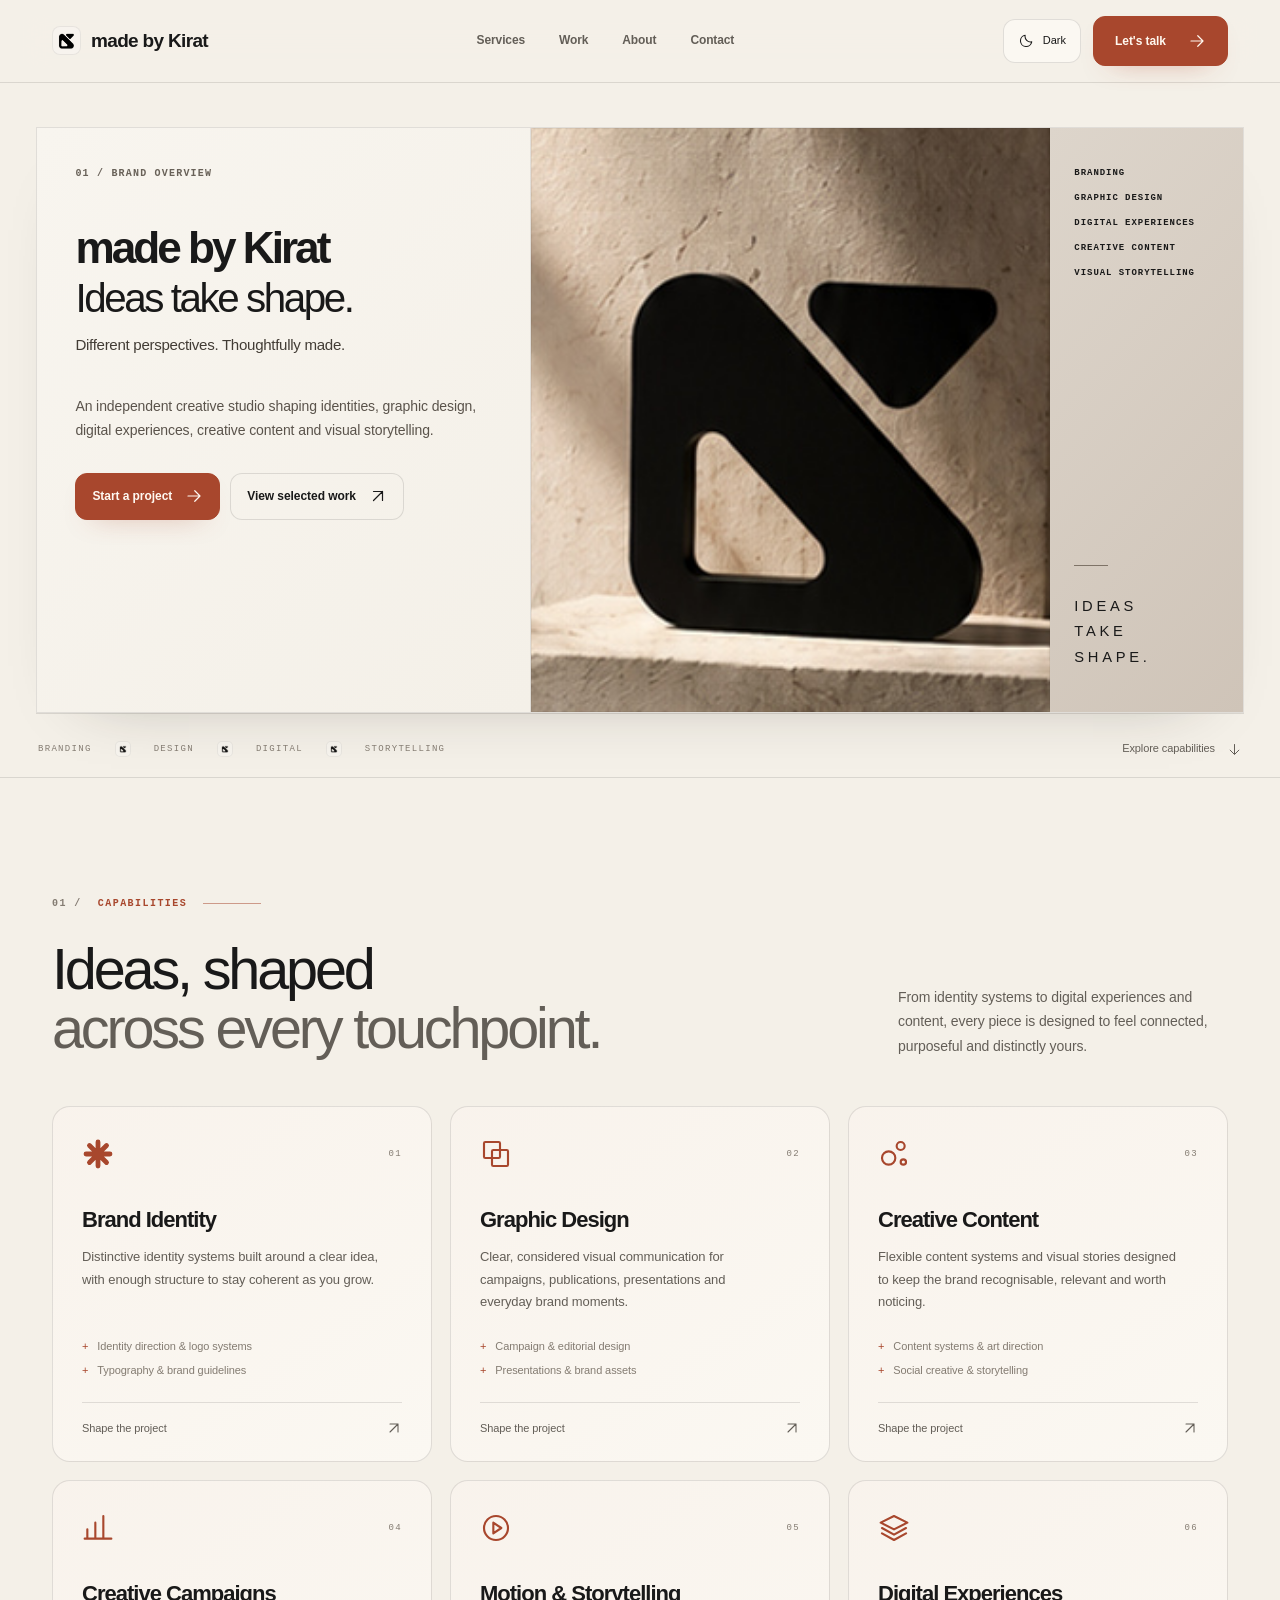
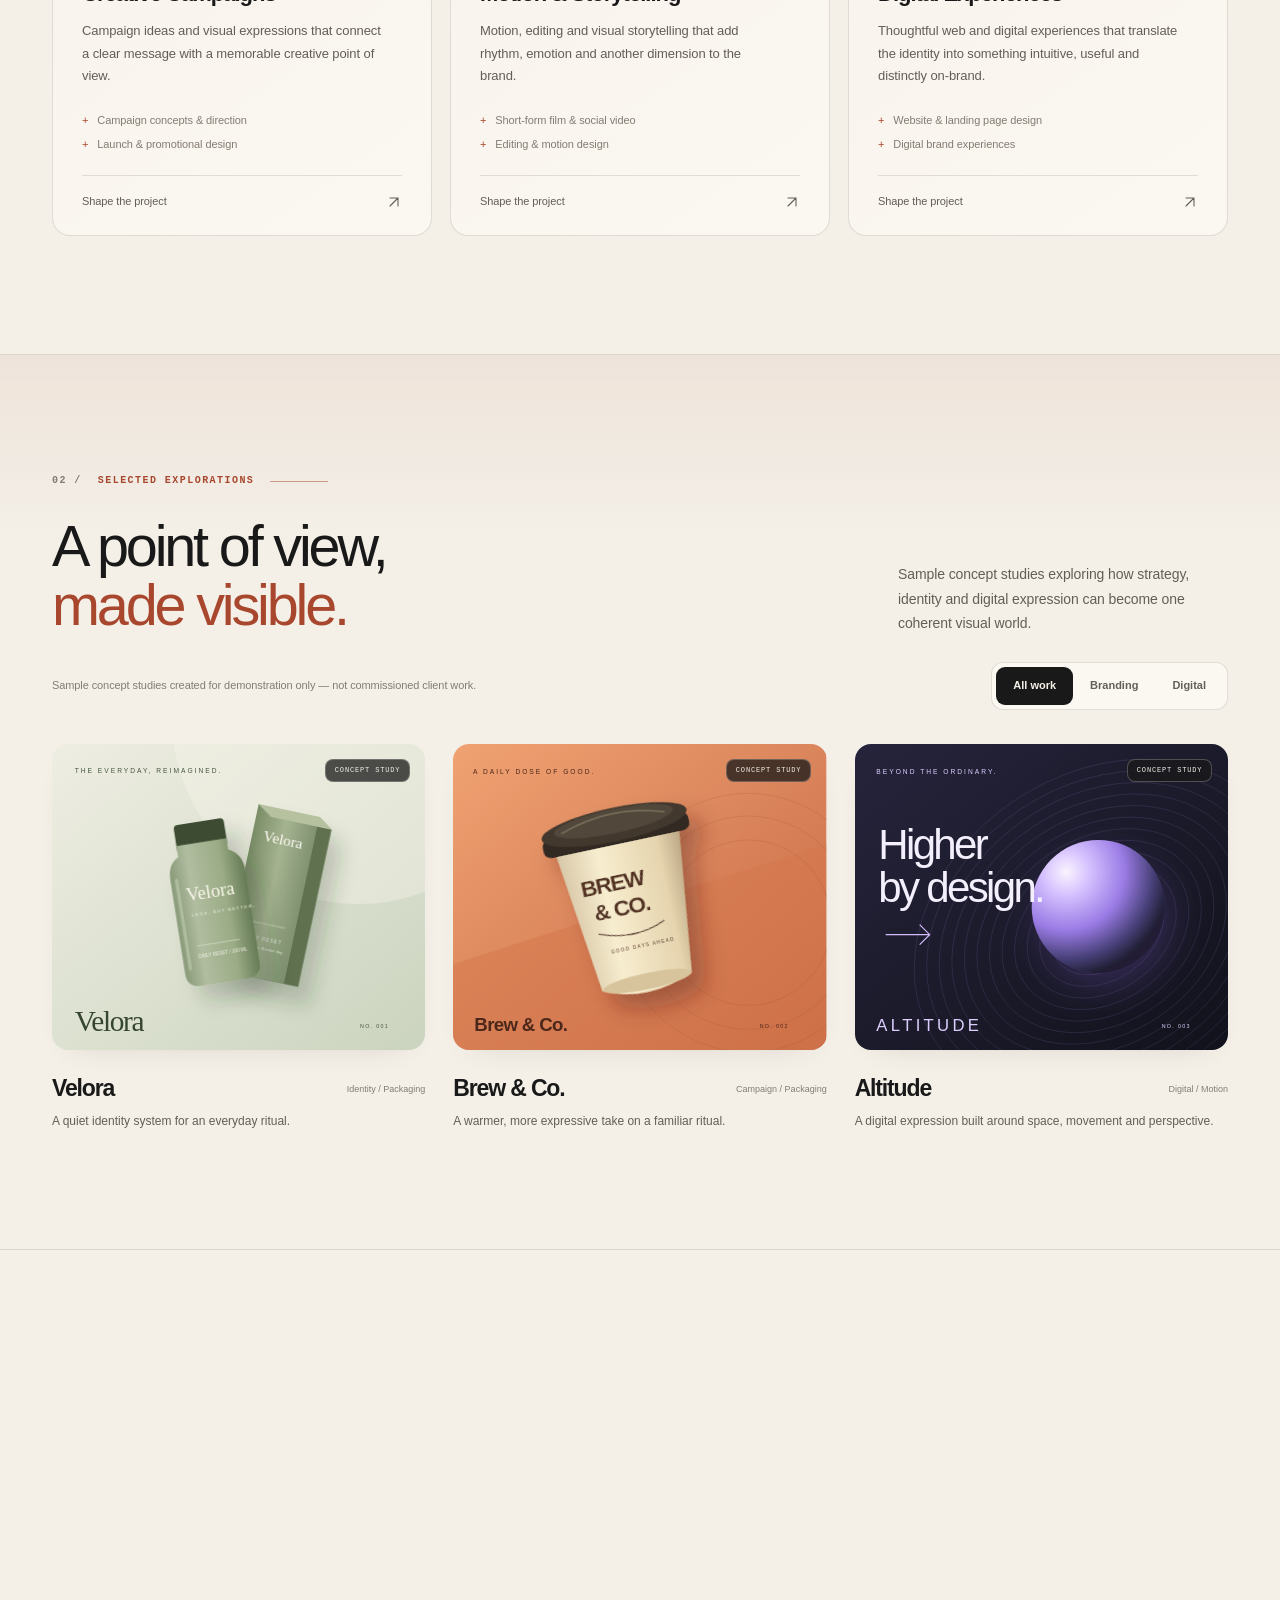
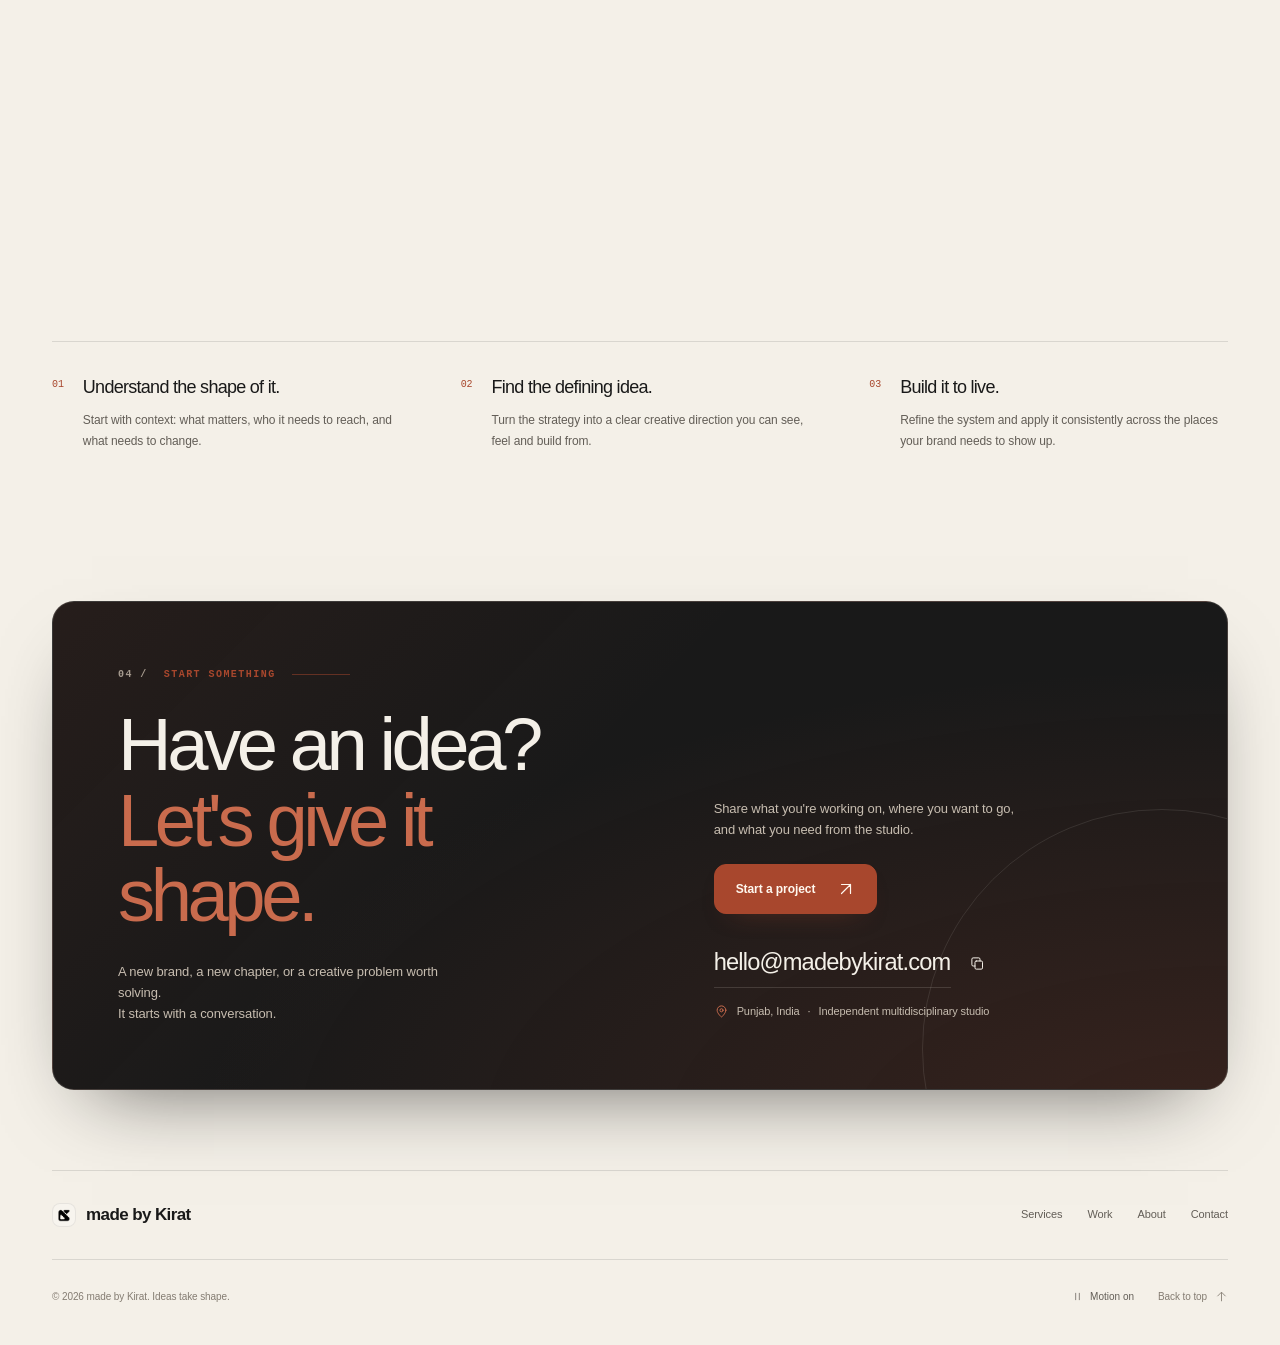
==== commit 70a6d7b0: "Add files via upload" ====
--- a/index.html
+++ b/index.html
@@ -716,71 +716,158 @@
     @media (max-width:370px) { .container { width:calc(100% - 32px); } }
 
 
-    /* Hero image enhancement requested: add editorial photo composition inspired by the brand system. */
-    .hero-visual { display:flex; align-items:center; justify-content:center; min-height:560px; }
-    .hero-image-stage { position:relative; width:min(88%, 530px); aspect-ratio:0.96/1; z-index:2; }
-    .hero-image-card,
-    .hero-image-chip,
-    .hero-logo-tile,
-    .hero-image-note {
-      position:absolute;
-      border:1px solid var(--line);
-      box-shadow:0 24px 58px -34px rgba(0,0,0,.34);
+    
+    /* === REFINED EDITORIAL HERO / responsive and image-led === */
+    .hero { padding-top:clamp(28px,3.4vw,48px); overflow:visible; }
+    .hero .container { width:min(1336px,calc(100% - 72px)); }
+    .hero-grid {
+      display:grid;
+      grid-template-columns:minmax(0,41%) minmax(0,43%) minmax(0,16%);
+      min-height:584px;
+      gap:0;
+      background:var(--surface);
+      border:1px solid rgba(25,25,25,.12);
+      box-shadow:0 28px 66px -52px rgba(34,28,22,.38);
       overflow:hidden;
-    }
-    .hero-image-card {
-      inset:9% 6% 8% 8%;
-      border-radius:34px;
-      clip-path:polygon(0 0,82% 0,100% 16%,100% 100%,0 100%);
-      background:var(--paper);
-    }
-    .hero-image-card img { width:100%; height:100%; object-fit:cover; object-position:center; transform:scale(1.02); }
-    .hero-image-chip {
-      width:33%; aspect-ratio:1/1;
-      top:3%; right:2%;
-      border-radius:24px;
-      clip-path:polygon(0 0,100% 0,100% 78%,23% 100%,0 100%);
-      background:var(--paper);
-    }
-    .hero-image-chip img { width:100%; height:100%; object-fit:cover; object-position:78% 32%; }
-    .hero-logo-tile {
-      left:0; bottom:11%; width:50%;
-      padding:16px 18px;
-      display:flex; align-items:center; gap:14px;
-      border-radius:22px;
-      background:color-mix(in srgb,var(--paper) 90%, transparent);
-      backdrop-filter:blur(14px);
-      -webkit-backdrop-filter:blur(14px);
-    }
-    .hero-logo-tile .brand-mark { width:48px; height:48px; flex:none; }
-    .hero-logo-copy { display:flex; flex-direction:column; gap:5px; min-width:0; }
-    .hero-logo-copy strong { font-size:18px; line-height:1; letter-spacing:-.045em; font-weight:650; color:var(--fg); }
-    .hero-logo-copy span { font-size:12px; line-height:1.3; color:var(--muted); }
-    .hero-image-note {
-      right:0; bottom:0; width:55%;
-      padding:15px 16px 16px;
-      border-radius:18px;
-      background:color-mix(in srgb,var(--surface) 94%, transparent);
-    }
-    .hero-image-note .mono { display:block; margin-bottom:8px; color:var(--accent); font-size:9px; }
-    .hero-image-note p { margin:0; color:var(--muted); font-size:12px; line-height:1.55; }
-    @media (max-width:1100px) {
-      .hero-image-stage { width:min(94%, 490px); }
+      align-items:stretch;
+    }
+    .hero-copy {
+      min-width:0; min-height:584px;
+      padding:clamp(30px,3.1vw,46px) clamp(28px,3vw,44px) 34px;
+      display:flex; flex-direction:column; align-items:flex-start;
+      background:linear-gradient(135deg,#F8F5EF 0%,#F4F0E8 100%);
+      border-right:1px solid rgba(25,25,25,.10);
+      position:relative; z-index:2;
+    }
+    .hero-kicker {
+      font-family:var(--mono); font-weight:600; font-size:10px;
+      letter-spacing:.12em; line-height:1.4; color:#686158;
+      margin:0 0 clamp(34px,3.4vw,54px);
+      text-transform:uppercase;
+    }
+    .hero-brandline {
+      color:#191919;
+      font-size:clamp(36px,3.45vw,58px);
+      line-height:1.03; font-weight:700; letter-spacing:-.068em;
+      margin:0 0 7px; white-space:nowrap;
+    }
+    .hero h1 {
+      margin:0; color:#191919;
+      font-size:clamp(36px,3.15vw,54px); line-height:1.07;
+      font-weight:430; letter-spacing:-.06em;
+    }
+    .hero h1 span { color:inherit; display:inline; }
+    .hero-support {
+      color:#423C35; font-size:clamp(14px,1.18vw,17px);
+      font-weight:440; letter-spacing:-.02em; line-height:1.5; margin:14px 0 0;
+    }
+    .hero-description {
+      color:#5A534B; font-size:14px; line-height:1.7;
+      max-width:420px; margin:clamp(25px,3vw,42px) 0 0;
+    }
+    .hero-actions { margin:30px 0 0; display:flex; flex-wrap:wrap; gap:10px; }
+    .hero-actions .btn { min-height:47px; gap:13px; padding:11px 16px; white-space:nowrap; }
+    .hero-actions .btn-primary { color:#FFF9F2; background:#A8472D; border-color:#A8472D; }
+    .hero-actions .btn-primary:hover { background:#923E2B; border-color:#923E2B; }
+    .hero-footnote { display:none; }
+    .hero-stage {
+      position:relative; width:100%; min-width:0; min-height:584px;
+      overflow:hidden; background:#BBAA98;
+    }
+    .hero-stage img {
+      display:block; position:absolute; inset:0;
+      width:100%; height:100%; max-width:none;
+      object-fit:cover; object-position:49% center;
+      filter:contrast(1.015) saturate(.96);
+    }
+    .hero-stage::after {
+      content:""; position:absolute; inset:0;
+      box-shadow:inset 0 0 0 1px rgba(25,25,25,.055);
+      pointer-events:none;
+    }
+    .hero-aside {
+      min-width:0; min-height:584px;
+      display:flex; flex-direction:column; justify-content:space-between;
+      gap:20px; padding:clamp(30px,3.1vw,46px) clamp(18px,1.9vw,30px) 42px;
+      background:linear-gradient(132deg,#DDD5CB,#CFC4B8 100%);
+      color:#191919;
+    }
+    .hero-services {
+      list-style:none; display:flex; flex-direction:column; gap:11px;
+      padding:0; margin:0; font-family:var(--mono);
+      font-size:9px; line-height:1.55; letter-spacing:.105em;
+      font-weight:600; text-transform:uppercase;
+    }
+    .hero-aside-rule { display:block; width:34px; height:1px; background:#7E7367; margin-bottom:28px; }
+    .hero-aside-statement {
+      text-transform:uppercase; letter-spacing:.25em;
+      font-size:clamp(14px,1.15vw,18px); line-height:1.7; font-weight:450;
+    }
+    .hero-bottom {
+      min-height:64px; padding:18px 2px 10px; margin-top:0;
+      border-color:var(--line);
+    }
+    @media (max-width:1180px) {
+      .hero .container { width:min(100% - 48px,1200px); }
+      .hero-grid { grid-template-columns:minmax(0,43%) minmax(0,42%) minmax(0,15%); min-height:550px; }
+      .hero-copy,.hero-stage,.hero-aside { min-height:550px; }
+      .hero-copy { padding:34px 28px 30px; }
+      .hero-brandline { font-size:clamp(35px,3.5vw,49px); }
+      .hero h1 { font-size:clamp(35px,3.3vw,48px); }
+      .hero-kicker { margin-bottom:38px; }
+      .hero-description { margin-top:30px; }
+      .hero-aside { padding:35px 15px 34px; }
+      .hero-services { font-size:8px; letter-spacing:.08em; }
+      .hero-aside-statement { letter-spacing:.18em; }
+    }
+    @media (max-width:900px) {
+      .hero-grid { grid-template-columns:minmax(0,46%) minmax(0,54%); min-height:0; }
+      .hero-copy,.hero-stage { min-height:520px; }
+      .hero-copy { padding:32px 26px; }
+      .hero-brandline { font-size:clamp(31px,4.3vw,45px); white-space:normal; }
+      .hero h1 { font-size:clamp(35px,4.2vw,45px); }
+      .hero-kicker { margin-bottom:32px; }
+      .hero-support { margin-top:12px; }
+      .hero-description { margin-top:27px; }
+      .hero-actions { margin-top:22px; }
+      .hero-aside {
+        grid-column:1/-1; min-height:0; padding:22px 26px;
+        flex-direction:row; gap:30px; align-items:center;
+      }
+      .hero-services { display:flex; flex-direction:row; flex-wrap:wrap; gap:6px 17px; font-size:9px; max-width:72%; }
+      .hero-aside-rule { display:none; }
+      .hero-aside-statement { flex-shrink:0; font-size:12px; line-height:1.45; letter-spacing:.13em; }
+      .hero-aside-statement br { display:revert; }
     }
     @media (max-width:680px) {
-      .hero-visual { min-height:auto; }
-      .hero-image-stage { width:min(100%, 430px); }
-      .hero-image-card { inset:8% 6% 15% 7%; border-radius:28px; }
-      .hero-image-chip { width:34%; top:2%; right:1%; border-radius:20px; }
-      .hero-logo-tile { width:64%; bottom:16%; padding:13px 14px; gap:11px; border-radius:18px; }
-      .hero-logo-tile .brand-mark { width:40px; height:40px; }
-      .hero-logo-copy strong { font-size:16px; }
-      .hero-logo-copy span { font-size:11px; }
-      .hero-image-note { width:72%; padding:13px 14px 14px; border-radius:16px; }
-      .hero-image-note p { font-size:11px; }
-    }
-
-
+      .hero { padding-top:20px; }
+      .hero .container { width:calc(100% - 32px); }
+      .hero-grid { display:flex; flex-direction:column; }
+      .hero-copy { min-height:0; padding:27px 24px 30px; border-right:0; }
+      .hero-kicker { font-size:9px; margin-bottom:27px; }
+      .hero-brandline { font-size:clamp(34px,9.9vw,52px); white-space:nowrap; }
+      .hero h1 { font-size:clamp(36px,9.3vw,50px); line-height:1.04; }
+      .hero-support { font-size:14px; margin-top:11px; }
+      .hero-description { font-size:14px; margin-top:24px; max-width:470px; }
+      .hero-actions { margin-top:23px; }
+      .hero-actions .btn { min-height:46px; }
+      .hero-stage { min-height:0; height:auto; aspect-ratio:1.38; }
+      .hero-stage img { object-position:center center; }
+      .hero-aside { padding:19px 22px; gap:20px; }
+      .hero-services { max-width:70%; gap:6px 12px; font-size:8px; line-height:1.3; }
+      .hero-aside-statement { max-width:100px; line-height:1.5; }
+      .hero-bottom { min-height:58px; }
+    }
+    @media (max-width:390px) {
+      .hero .container { width:calc(100% - 24px); }
+      .hero-copy { padding:22px 19px 25px; }
+      .hero-brandline { font-size:clamp(30px,9.6vw,37px); }
+      .hero h1 { font-size:clamp(34px,9vw,39px); }
+      .hero-actions .btn { font-size:11px; padding:11px 14px; }
+      .hero-aside { padding:17px 18px; }
+    }
+</style>
+  <noscript><style>.theme-toggle,.menu-toggle,.filters,.motion-toggle{display:none!important}.nav-links{display:flex!important;position:static!important;flex-direction:row!important;flex-wrap:wrap!important;padding:0!important;box-shadow:none!important}.nav{flex-wrap:wrap;padding-block:14px}.project-button{cursor:default}.sculpture,.float-card{animation:none!important}
 
     /* === Moodboard hero refinement === */
     .hero { padding-top:52px; }
@@ -979,206 +1066,6 @@
       .hero-aside-statement { font-size:14px; letter-spacing:.26em; }
     }
 
-</style>
-  <noscript><style>.theme-toggle,.menu-toggle,.filters,.motion-toggle{display:none!important}.nav-links{display:flex!important;position:static!important;flex-direction:row!important;flex-wrap:wrap!important;padding:0!important;box-shadow:none!important}.nav{flex-wrap:wrap;padding-block:14px}.project-button{cursor:default}.sculpture,.float-card{animation:none!important}
-
-    /* === Moodboard hero refinement === */
-    .hero { padding-top:52px; }
-    .hero-grid {
-      grid-template-columns:minmax(300px, 1.02fr) minmax(360px, 1.16fr) minmax(170px, .44fr);
-      gap:0;
-      min-height:auto;
-      border:1px solid var(--line);
-      background:linear-gradient(180deg, rgba(255,255,255,.45), rgba(255,255,255,.26));
-      overflow:hidden;
-    }
-    .hero-copy,
-    .hero-stage,
-    .hero-aside {
-      min-height:520px;
-    }
-    .hero-copy {
-      padding:34px 38px 34px 38px;
-      display:flex;
-      flex-direction:column;
-      justify-content:flex-start;
-      background:linear-gradient(180deg, rgba(255,255,255,.30), rgba(255,255,255,.12));
-      border-right:1px solid var(--line);
-    }
-    .hero-kicker {
-      margin-bottom:28px;
-      color:var(--quiet);
-      font-size:10px;
-      letter-spacing:.18em;
-      text-transform:uppercase;
-      gap:11px;
-    }
-    .hero-kicker .status-dot { display:none; }
-    .hero-brandline {
-      margin:0 0 6px;
-      font-size:clamp(44px, 4.5vw, 72px);
-      line-height:.96;
-      letter-spacing:-.07em;
-      font-weight:620;
-      color:var(--fg);
-    }
-    .hero h1 {
-      margin:0;
-      font-size:clamp(40px, 4vw, 66px);
-      line-height:.97;
-      font-weight:460;
-      letter-spacing:-.07em;
-      color:var(--fg);
-    }
-    .hero h1 span { display:inline; color:inherit; }
-    .hero-support {
-      margin:14px 0 0;
-      font-size:18px;
-      line-height:1.4;
-      color:var(--muted);
-      max-width:400px;
-    }
-    .hero-description {
-      max-width:392px;
-      margin-top:28px;
-      font-size:15px;
-      line-height:1.65;
-      color:var(--muted);
-    }
-    .hero-actions { margin-top:26px; }
-    .hero-actions .btn {
-      min-height:48px;
-      font-size:11px;
-      letter-spacing:.03em;
-      background:rgba(255,255,255,.58);
-      backdrop-filter:blur(6px);
-      -webkit-backdrop-filter:blur(6px);
-    }
-    .hero-actions .btn-primary {
-      background:var(--accent);
-      color:#fff;
-      border-color:var(--accent);
-    }
-    .hero-footnote {
-      margin-top:auto;
-      padding-top:28px;
-      color:var(--quiet);
-      font-size:11px;
-      line-height:1.5;
-    }
-    .hero-footnote .brand-mark { width:26px; height:26px; }
-    .hero-stage {
-      position:relative;
-      border-right:1px solid var(--line);
-      background:#d9d0c3;
-      overflow:hidden;
-    }
-    .hero-stage::before {
-      content:"";
-      position:absolute;
-      inset:0;
-      background:linear-gradient(90deg, rgba(255,255,255,.06), rgba(0,0,0,0) 22%, rgba(0,0,0,.10) 80%, rgba(0,0,0,.22));
-      pointer-events:none;
-      z-index:1;
-    }
-    .hero-stage img {
-      width:100%;
-      height:100%;
-      object-fit:cover;
-      object-position:center center;
-      display:block;
-      filter:saturate(.96) contrast(1.01);
-    }
-    .hero-aside {
-      display:flex;
-      flex-direction:column;
-      justify-content:space-between;
-      padding:34px 24px 34px 24px;
-      background:linear-gradient(180deg, rgba(203,191,176,.38), rgba(183,170,156,.18));
-    }
-    .hero-services {
-      list-style:none;
-      padding:0;
-      margin:0;
-      display:flex;
-      flex-direction:column;
-      gap:9px;
-      color:var(--fg);
-      font-family:var(--mono);
-      font-size:10px;
-      letter-spacing:.16em;
-      text-transform:uppercase;
-    }
-    .hero-aside-rule {
-      width:34px;
-      height:1px;
-      background:color-mix(in srgb, var(--fg) 35%, transparent);
-      margin:28px 0 28px;
-    }
-    .hero-aside-statement {
-      color:var(--fg);
-      font-size:18px;
-      line-height:1.55;
-      letter-spacing:.32em;
-      text-transform:uppercase;
-      align-self:flex-start;
-    }
-
-    @media (max-width:1180px) {
-      .hero-grid {
-        grid-template-columns:minmax(280px, .95fr) minmax(320px, 1.06fr) 170px;
-      }
-      .hero-copy, .hero-stage, .hero-aside { min-height:470px; }
-      .hero-copy { padding:28px 28px 28px 28px; }
-      .hero-brandline { font-size:clamp(38px, 4.2vw, 60px); }
-      .hero h1 { font-size:clamp(34px, 3.5vw, 54px); }
-      .hero-support { font-size:17px; }
-    }
-    @media (max-width:860px) {
-      .hero { padding-top:32px; }
-      .hero-grid {
-        grid-template-columns:1fr;
-      }
-      .hero-copy,
-      .hero-stage,
-      .hero-aside {
-        min-height:auto;
-      }
-      .hero-copy {
-        border-right:none;
-        border-bottom:1px solid var(--line);
-        padding:26px 22px 24px;
-      }
-      .hero-stage {
-        border-right:none;
-        border-bottom:1px solid var(--line);
-        min-height:340px;
-      }
-      .hero-aside {
-        padding:22px;
-        gap:22px;
-      }
-      .hero-support { font-size:16px; max-width:unset; }
-      .hero-description { max-width:unset; margin-top:22px; font-size:14px; }
-      .hero-actions { margin-top:22px; }
-      .hero-footnote { margin-top:22px; padding-top:0; }
-      .hero-services {
-        display:grid;
-        grid-template-columns:repeat(2, minmax(0,1fr));
-        gap:10px 16px;
-      }
-      .hero-aside-statement { font-size:16px; line-height:1.45; }
-    }
-    @media (max-width:560px) {
-      .hero-kicker { font-size:9px; letter-spacing:.14em; }
-      .hero-brandline { font-size:clamp(34px, 10.8vw, 52px); }
-      .hero h1 { font-size:clamp(30px, 9.5vw, 44px); }
-      .hero-support { margin-top:10px; font-size:15px; }
-      .hero-stage { min-height:260px; }
-      .hero-services { grid-template-columns:1fr; font-size:9px; }
-      .hero-aside-statement { font-size:14px; letter-spacing:.26em; }
-    }
-
 </style></noscript>
 </head>
 <body>
@@ -1208,26 +1095,22 @@
           <div class="hero-brandline">made by Kirat</div>
           <h1 id="hero-title">Ideas take shape.</h1>
           <p class="hero-support">Different perspectives. Thoughtfully made.</p>
-          <p class="hero-description">A multidisciplinary creative studio for branding, graphic design, digital experiences, creative content and visual storytelling.</p>
-          <div class="hero-actions"><a class="btn btn-primary" href="#contact" data-open-brief>Start a project <svg class="icon" viewBox="0 0 24 24" fill="none" stroke="currentColor" stroke-width="1.6" stroke-linecap="round" stroke-linejoin="round" aria-hidden="true"><path d="M4 12h15M13 5l7 7-7 7"/></svg></a><a class="btn" href="#work">View selected work <svg class="icon" viewBox="0 0 24 24" fill="none" stroke="currentColor" stroke-width="1.6" stroke-linecap="round" stroke-linejoin="round" aria-hidden="true"><path d="M6 18 18 6M6 6h12v12"/></svg></a></div>
-          <div class="hero-footnote"><img class="brand-mark" src="assets/made-by-kirat-symbol.png" alt="" aria-hidden="true"><span>Independent multidisciplinary studio shaping brand systems, digital experiences and considered visual storytelling.</span></div>
+          <p class="hero-description">An independent creative studio shaping identities, graphic design, digital experiences, creative content and visual storytelling.</p>
+          <div class="hero-actions">
+            <a class="btn btn-primary" href="#contact" data-open-brief>Start a project <svg class="icon" viewBox="0 0 24 24" fill="none" stroke="currentColor" stroke-width="1.6" stroke-linecap="round" stroke-linejoin="round" aria-hidden="true"><path d="M4 12h15M13 5l7 7-7 7"/></svg></a>
+            <a class="btn" href="#work">View selected work <svg class="icon" viewBox="0 0 24 24" fill="none" stroke="currentColor" stroke-width="1.6" stroke-linecap="round" stroke-linejoin="round" aria-hidden="true"><path d="M6 18 18 6M6 6h12v12"/></svg></a>
+          </div>
         </div>
-        <div class="hero-stage" aria-hidden="true">
-          <img src="assets/hero-moodboard-visual.png" alt="">
+        <div class="hero-stage" role="img" aria-label="Black sculptural made by Kirat symbol on a warm stone plinth in soft natural light">
+          <img src="assets/hero-sculpture.jpg" alt="" fetchpriority="high" decoding="async">
         </div>
-        <aside class="hero-aside" aria-label="Hero services overview">
+        <aside class="hero-aside" aria-label="Studio disciplines">
           <ul class="hero-services">
-            <li>Branding</li>
-            <li>Graphic Design</li>
-            <li>Digital Experiences</li>
-            <li>Creative Content</li>
-            <li>Visual Storytelling</li>
+            <li>Branding</li><li>Graphic design</li><li>Digital experiences</li><li>Creative content</li><li>Visual storytelling</li>
           </ul>
-          <div>
-            <div class="hero-aside-rule" aria-hidden="true"></div>
-            <div class="hero-aside-statement">Ideas<br>take<br>shape.</div>
-          </div>
+          <div><span class="hero-aside-rule" aria-hidden="true"></span><p class="hero-aside-statement">Ideas<br>take<br>shape.</p></div>
         </aside>
+      </div>
       <div class="hero-bottom"><div class="discipline-row"><span class="mono">Branding</span><img class="brand-mark" src="[data-uri]" alt="" aria-hidden="true"><span class="mono">Design</span><img class="brand-mark" src="[data-uri]" alt="" aria-hidden="true"><span class="mono">Digital</span><img class="brand-mark" src="[data-uri]" alt="" aria-hidden="true"><span class="mono">Storytelling</span></div><a href="#services"><span>Explore capabilities</span><svg class="icon" viewBox="0 0 24 24" fill="none" stroke="currentColor" stroke-width="1.6" stroke-linecap="round" stroke-linejoin="round" aria-hidden="true"><path d="M4 12h15M13 5l7 7-7 7"/></svg></a></div>
     </div>
   </section>
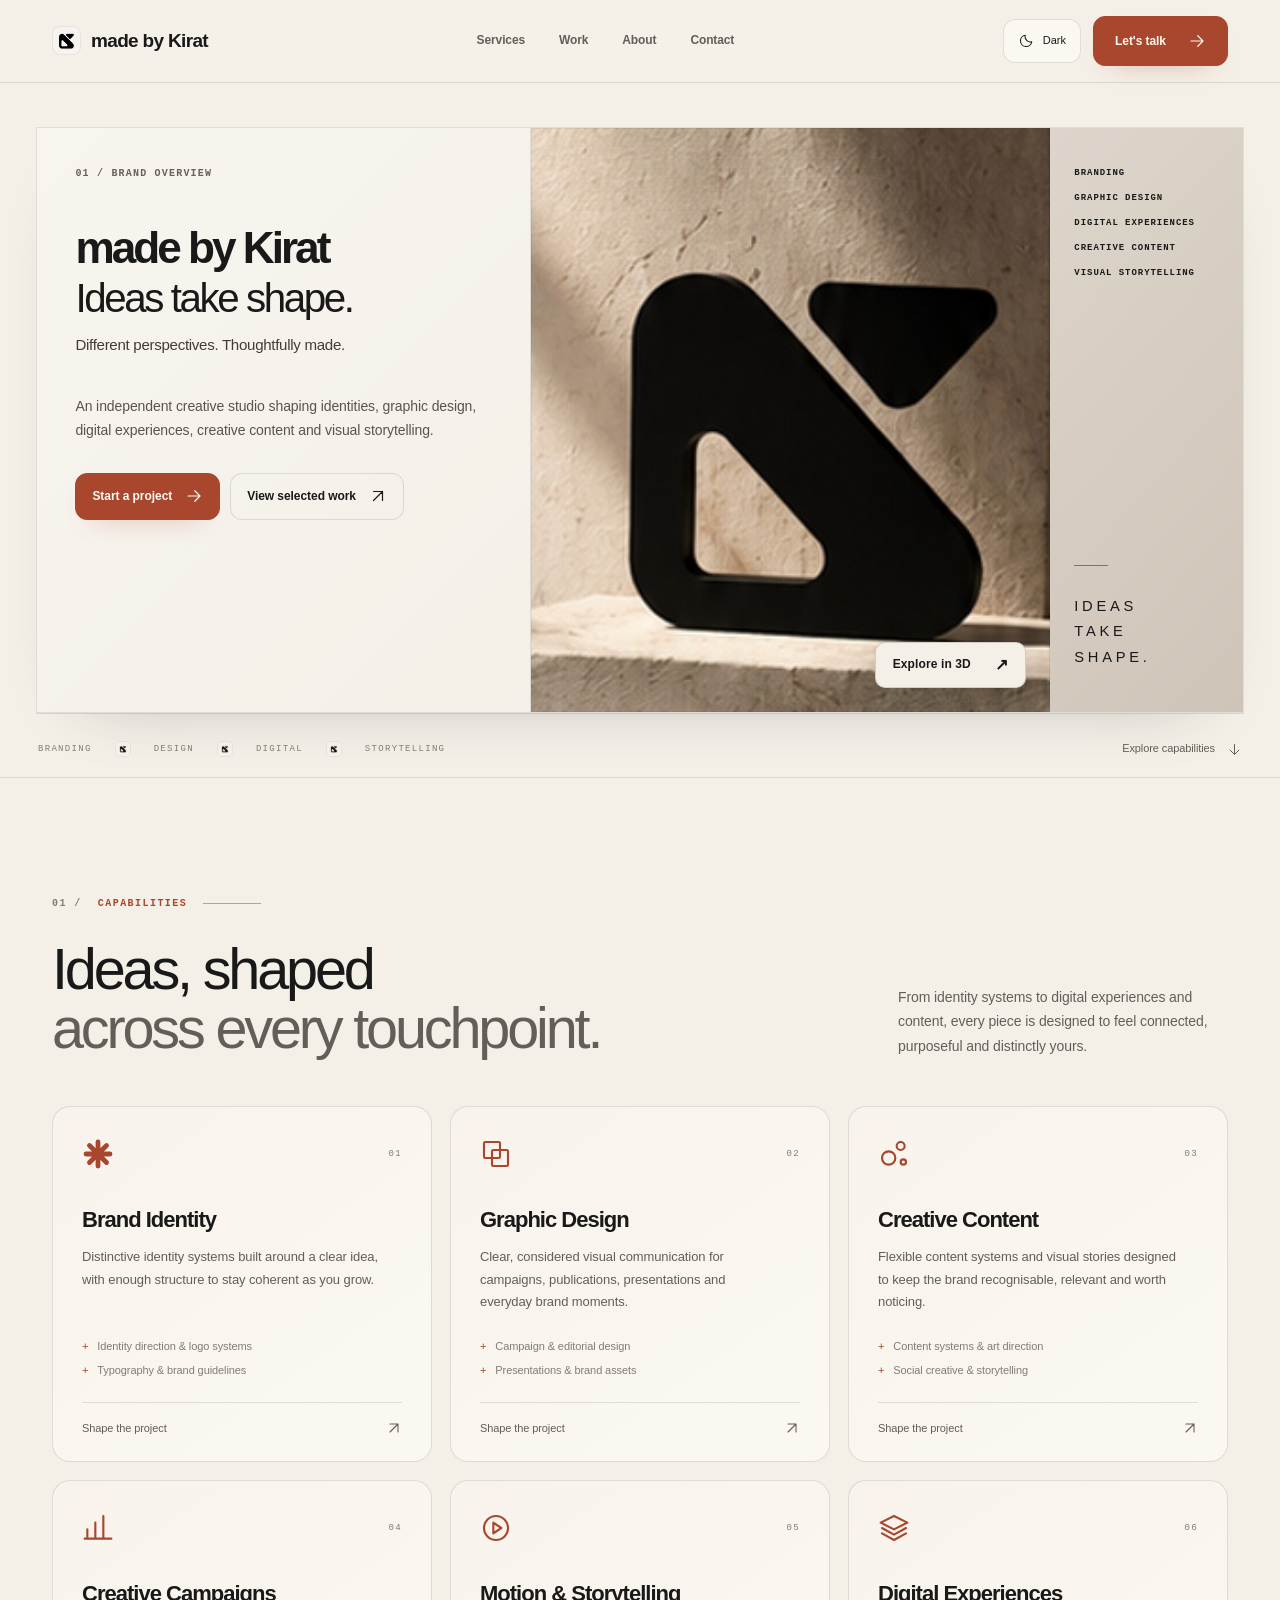
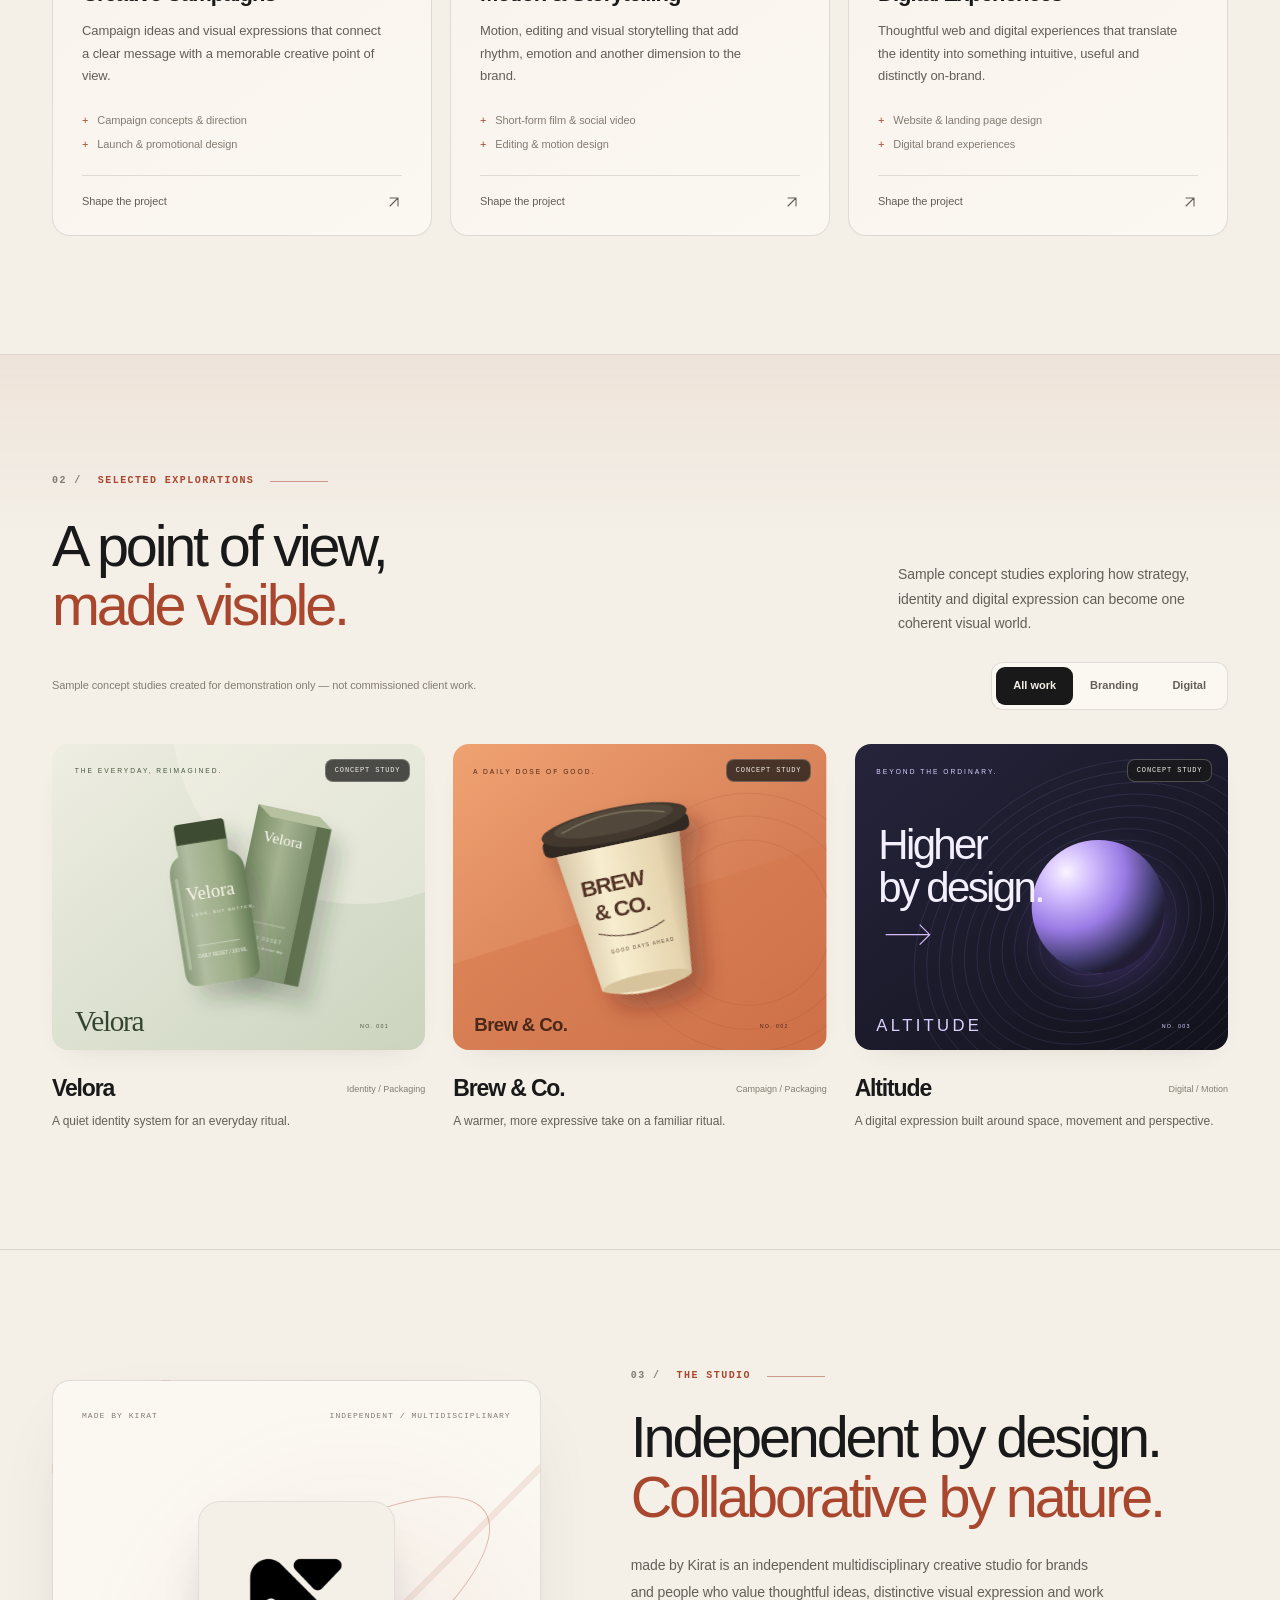
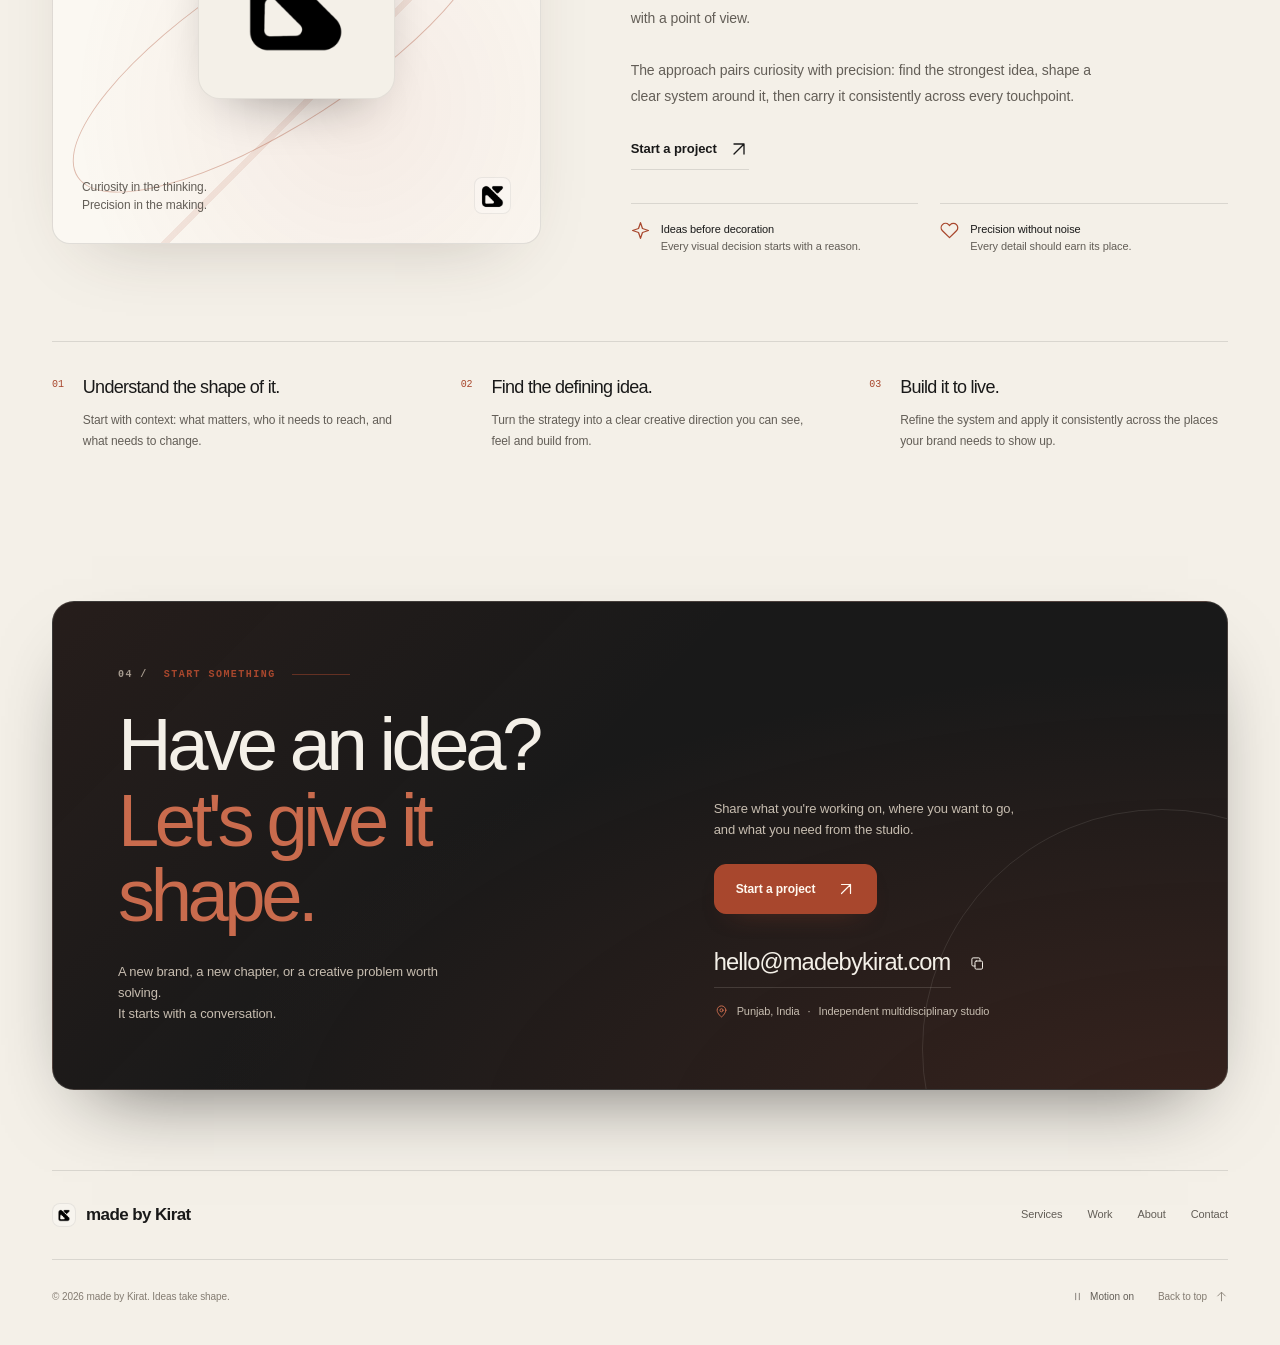
==== commit 41673764: "Add files via upload" ====
--- a/index.html
+++ b/index.html
@@ -837,7 +837,7 @@
       .hero-services { display:flex; flex-direction:row; flex-wrap:wrap; gap:6px 17px; font-size:9px; max-width:72%; }
       .hero-aside-rule { display:none; }
       .hero-aside-statement { flex-shrink:0; font-size:12px; line-height:1.45; letter-spacing:.13em; }
-      .hero-aside-statement br { display:revert; }
+      .hero-aside-statement br { display:none; }
     }
     @media (max-width:680px) {
       .hero { padding-top:20px; }
@@ -866,6 +866,42 @@
       .hero-actions .btn { font-size:11px; padding:11px 14px; }
       .hero-aside { padding:17px 18px; }
     }
+
+
+/* Optional, user-initiated 3D hero: default editorial photo remains the first experience. */
+.hero-stage { isolation:isolate; }
+.hero-poster-image { position:absolute; inset:0; width:100%; height:100%; object-fit:cover; }
+.hero-stage.is-3d { background:radial-gradient(ellipse at 40% 22%, #fffdfa 0%,#f4f0e8 64%,#e3d8c8 100%); }
+.hero-stage.is-3d .hero-poster-image { opacity:0; pointer-events:none; }
+.hero-model { position:absolute; inset:0; display:block; width:100%; height:100%; outline:none; background:transparent; opacity:0; pointer-events:none; transition:opacity .32s ease; }
+.hero-stage.is-3d .hero-model { opacity:1; pointer-events:auto; }
+.hero-3d-button {
+  z-index:5; position:absolute; bottom:24px; right:24px;
+  display:flex; align-items:center; gap:24px;
+  min-height:46px; padding:12px 17px;
+  border:1px solid rgba(25,25,25,.16); border-radius:10px;
+  color:#191919; background:#f4f0e8;
+  box-shadow:0 10px 32px rgba(25,25,25,.18);
+  font:600 12px/1.2 var(--font); letter-spacing:.01em;
+  transition:background .2s ease, transform .2s ease;
+}
+.hero-3d-button:hover { background:#fffdfa; transform:translateY(-2px); }
+.hero-3d-button:focus-visible { outline:3px solid #a8472d; outline-offset:3px; }
+.hero-3d-button:disabled { cursor:progress; opacity:.9; }
+.hero-3d-button span { font-size:16px; line-height:1; }
+.hero-3d-status {
+  position:absolute; left:20px; bottom:28px; z-index:5;
+  max-width:54%; padding:8px 10px; border-radius:7px;
+  background:rgba(244,240,232,.92); color:#191919;
+  font:500 11px/1.35 var(--font);
+}
+.hero-3d-status[hidden] { display:none; }
+@media(max-width:680px) {
+  .hero-3d-button { right:14px; bottom:14px; min-height:42px; padding:10px 12px; gap:12px; font-size:11px; }
+  .hero-3d-status { left:14px; bottom:66px; max-width:calc(100% - 28px); }
+}
+@media(prefers-reduced-motion:reduce) { .hero-model,.hero-3d-button { transition:none; } }
+
 </style>
   <noscript><style>.theme-toggle,.menu-toggle,.filters,.motion-toggle{display:none!important}.nav-links{display:flex!important;position:static!important;flex-direction:row!important;flex-wrap:wrap!important;padding:0!important;box-shadow:none!important}.nav{flex-wrap:wrap;padding-block:14px}.project-button{cursor:default}.sculpture,.float-card{animation:none!important}
 
@@ -1101,8 +1137,10 @@
             <a class="btn" href="#work">View selected work <svg class="icon" viewBox="0 0 24 24" fill="none" stroke="currentColor" stroke-width="1.6" stroke-linecap="round" stroke-linejoin="round" aria-hidden="true"><path d="M6 18 18 6M6 6h12v12"/></svg></a>
           </div>
         </div>
-        <div class="hero-stage" role="img" aria-label="Black sculptural made by Kirat symbol on a warm stone plinth in soft natural light">
-          <img src="assets/hero-sculpture.jpg" alt="" fetchpriority="high" decoding="async">
+        <div class="hero-stage">
+          <img class="hero-poster-image" src="assets/hero-sculpture.jpg" alt="Sculptural black made by Kirat symbol on a warm stone plinth" fetchpriority="high" decoding="async">
+          <div class="hero-3d-status" id="hero-3d-status" aria-live="polite" hidden></div>
+          <button class="hero-3d-button" id="hero-3d-button" type="button" aria-label="Explore the made by Kirat logo as an interactive 3D model">Explore in 3D <span aria-hidden="true">↗</span></button>
         </div>
         <aside class="hero-aside" aria-label="Studio disciplines">
           <ul class="hero-services">
@@ -1410,5 +1448,91 @@
   });
 })();
 </script>
+
+<script>
+/* Optional 3D interaction: no 27 MB model request until visitors opt in. */
+(() => {
+  const button = document.getElementById('hero-3d-button');
+  const stage = document.querySelector('.hero-stage');
+  const status = document.getElementById('hero-3d-status');
+  if (!button || !stage || !status) return;
+  const lib = 'https://ajax.googleapis.com/ajax/libs/model-viewer/4.4.0/model-viewer.min.js';
+  let state = 'photo', viewer = null, libraryTask = null;
+  function notice(message) { status.hidden = !message; status.textContent = message || ''; }
+  function showPhoto() {
+    state = 'photo';
+    stage.classList.remove('is-3d');
+    button.disabled = false;
+    button.innerHTML = 'Explore in 3D <span aria-hidden="true">↗</span>';
+    button.setAttribute('aria-label','Explore the made by Kirat logo as an interactive 3D model');
+    notice('');
+    if (viewer) viewer.pause?.();
+  }
+  function getLibrary() {
+    if (customElements.get('model-viewer')) return Promise.resolve();
+    if (libraryTask) return libraryTask;
+    libraryTask = Promise.race([new Promise((resolve,reject) => {
+      const script = document.createElement('script');
+      script.type = 'module'; script.src = lib;
+      script.onerror = () => reject(new Error('3D viewer library could not load'));
+      script.onload = () => customElements.whenDefined('model-viewer').then(resolve,reject);
+      document.head.appendChild(script);
+    }), new Promise((_,reject) => setTimeout(() => reject(new Error('3D viewer took too long to load')),15000))]);
+    return libraryTask;
+  }
+  async function show3D() {
+    if (state === 'loading') return;
+    if (state === '3d') { showPhoto(); return; }
+    state = 'loading'; button.disabled = true; notice('Preparing interactive view…');
+    try {
+      await getLibrary();
+      if (!viewer) {
+        viewer = document.createElement('model-viewer');
+        viewer.className = 'hero-model';
+        viewer.setAttribute('alt','Interactive 3D version of the finalized made by Kirat symbol');
+        viewer.setAttribute('camera-controls','');
+        viewer.setAttribute('touch-action','pan-y');
+        viewer.setAttribute('camera-orbit','0deg 90deg 3.45m');
+        viewer.setAttribute('camera-target','0m 0m 0m');
+        viewer.setAttribute('field-of-view','30deg');
+        viewer.setAttribute('min-camera-orbit','-35deg 58deg auto');
+        viewer.setAttribute('max-camera-orbit','35deg 122deg auto');
+        viewer.setAttribute('disable-zoom','');
+        viewer.setAttribute('shadow-intensity','0.75');
+        viewer.setAttribute('exposure','1.25');
+        viewer.setAttribute('environment-image','neutral');
+        viewer.addEventListener('progress', event => {
+          if (state === 'loading') notice('Loading 3D model… '+Math.round((event.detail?.totalProgress || 0)*100)+'%');
+        });
+        viewer.addEventListener('error', () => {
+          showPhoto(); notice('3D could not load. The original hero image is still available.');
+        });
+        viewer.addEventListener('load', () => {
+          // The mesh remains exactly as supplied; only the displayed finish uses brand ink.
+          try { viewer.model?.materials?.forEach(m => m.pbrMetallicRoughness?.setBaseColorFactor([0.075,0.075,0.075,1])); }
+          catch (_) { /* use model's included material as fallback */ }
+          stage.classList.add('is-3d'); state = '3d'; button.disabled = false;
+          button.innerHTML = 'Back to photo <span aria-hidden="true">↶</span>';
+          button.setAttribute('aria-label','Return to the original sculptural hero photograph');
+          notice('Drag to inspect the actual 3D logo.');
+          setTimeout(() => { if (state === '3d') notice(''); },4500);
+        });
+        stage.appendChild(viewer);
+      }
+      if (viewer.loaded) {
+        stage.classList.add('is-3d'); state = '3d'; button.disabled = false;
+        button.innerHTML = 'Back to photo <span aria-hidden="true">↶</span>';
+        notice('');
+      } else {
+        viewer.setAttribute('src','assets/made-by-kirat-3d.glb');
+      }
+    } catch (error) {
+      showPhoto(); notice('3D viewer unavailable. The original hero image remains visible.');
+    }
+  }
+  button.addEventListener('click',show3D);
+})();
+</script>
+
 </body>
 </html>
